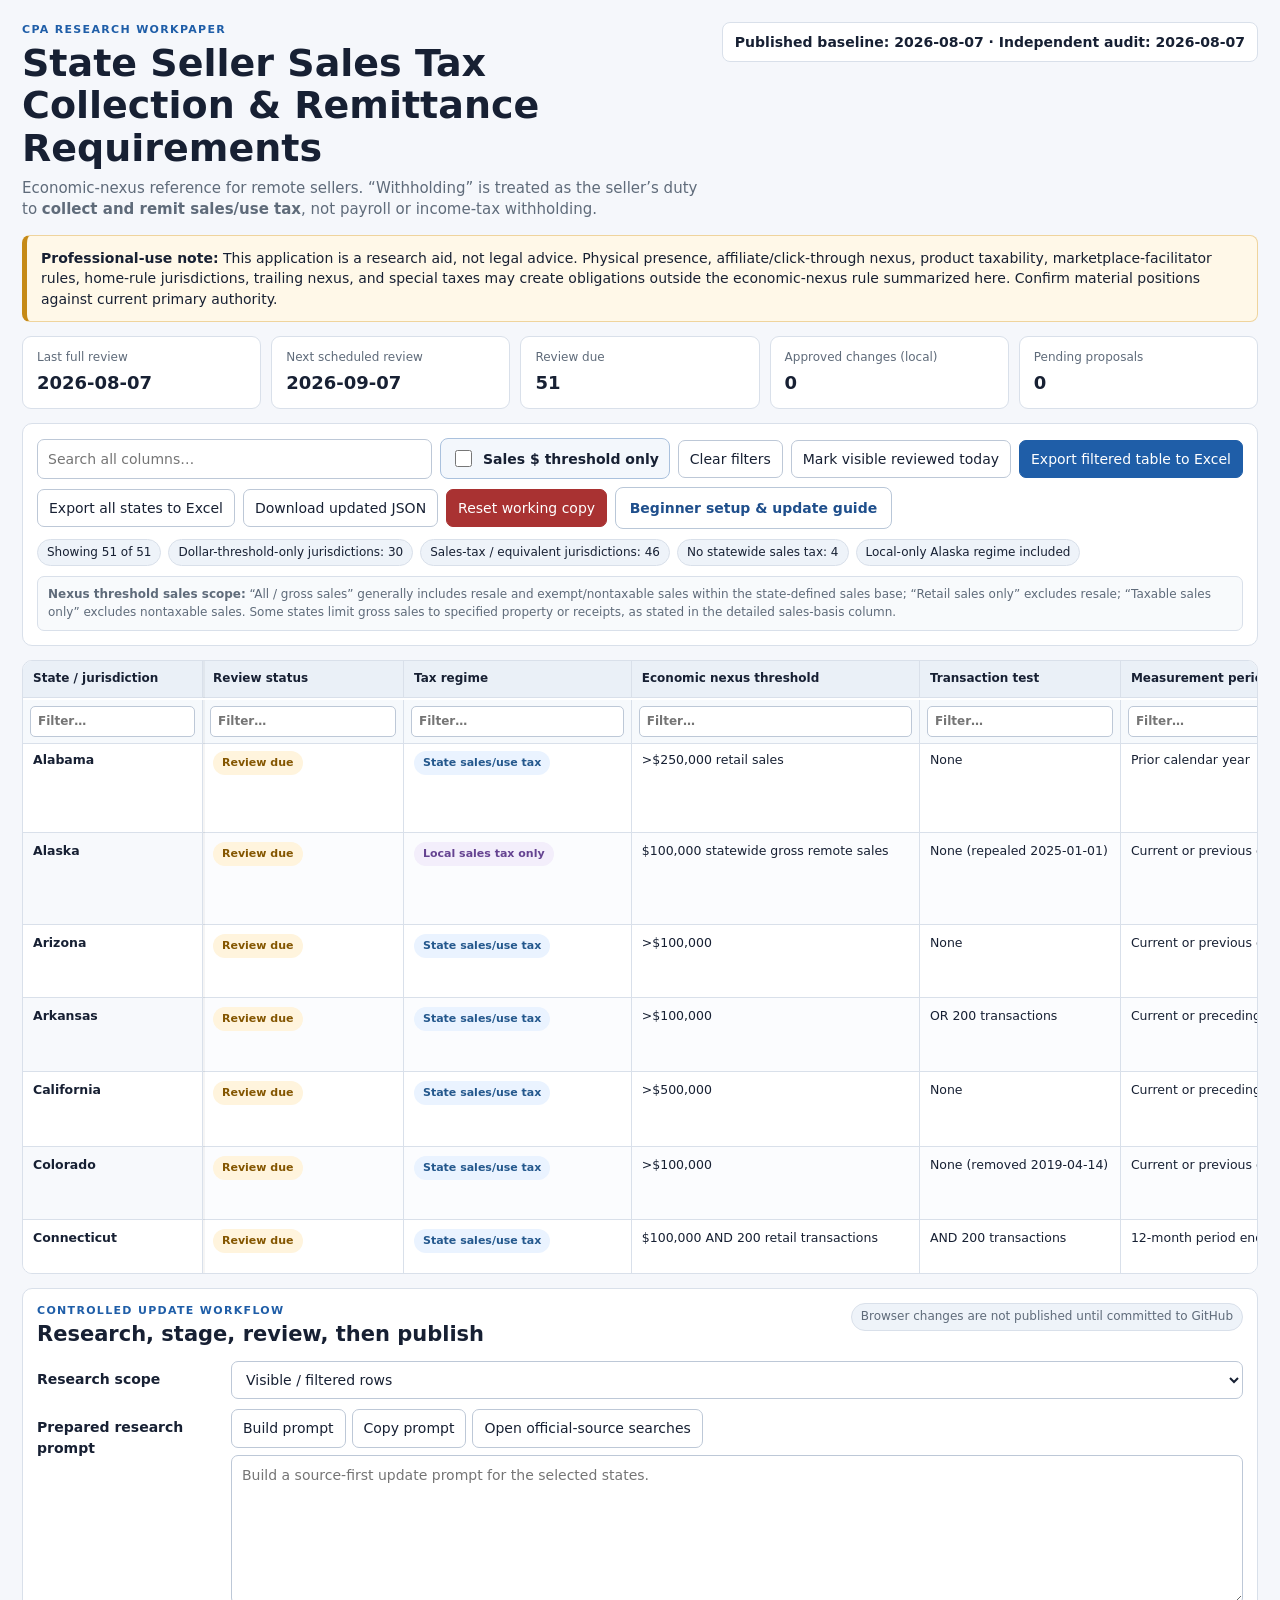
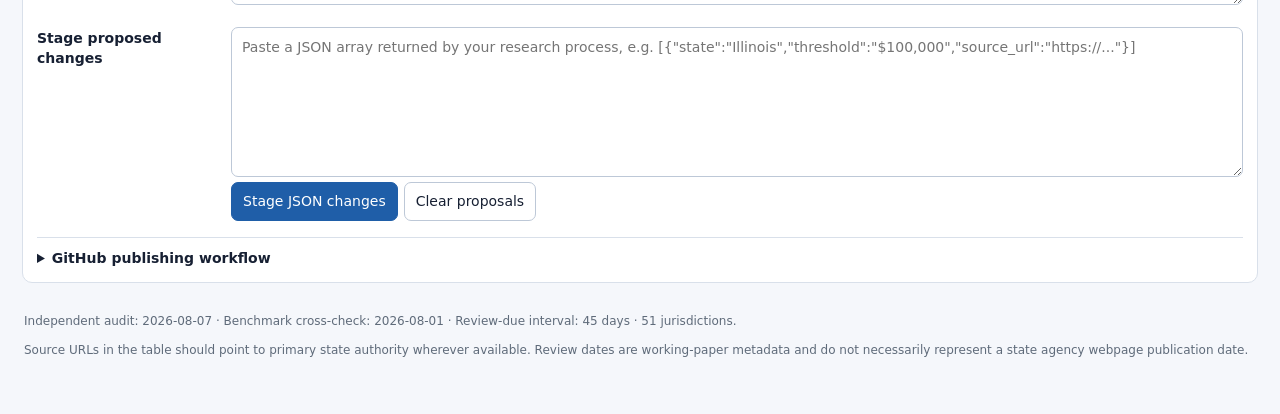
==== index.html @ 63527fa1 "Original" ====
<!DOCTYPE html>
<html lang="en">
<head>
  <meta charset="UTF-8">
  <meta name="viewport" content="width=device-width, initial-scale=1.0">
  <meta name="description" content="CPA research app for state remote-seller sales tax economic nexus collection and remittance requirements.">
  <title>State Sales Tax Nexus Requirements</title>
  <link rel="stylesheet" href="./assets/styles.css">
</head>
<body>
<main class="wrap">
  <header class="page-header">
    <div>
      <div class="eyebrow">CPA RESEARCH WORKPAPER</div>
      <h1>State Seller Sales Tax Collection &amp; Remittance Requirements</h1>
      <p class="subtitle">Economic-nexus reference for remote sellers. “Withholding” is treated as the seller’s duty to <strong>collect and remit sales/use tax</strong>, not payroll or income-tax withholding.</p>
    </div>
    <div id="datasetStamp" class="stamp">Loading dataset…</div>
  </header>

  <section class="notice"><strong>Professional-use note:</strong> This application is a research aid, not legal advice. Physical presence, affiliate/click-through nexus, product taxability, marketplace-facilitator rules, home-rule jurisdictions, trailing nexus, and special taxes may create obligations outside the economic-nexus rule summarized here. Confirm material positions against current primary authority.</section>

  <section class="status-grid" aria-label="Dataset review status">
    <article><span>Last full review</span><strong id="lastFullReview">—</strong></article>
    <article><span>Next scheduled review</span><strong id="nextReview">—</strong></article>
    <article><span>Review due</span><strong id="reviewDueCount">—</strong></article>
    <article><span>Approved changes (local)</span><strong id="approvedChangeCount">0</strong></article>
    <article><span>Pending proposals</span><strong id="proposalCount">0</strong></article>
  </section>

  <section class="toolbar panel">
    <div class="toolbar-row">
      <input id="globalSearch" class="grow" type="search" placeholder="Search all columns…" aria-label="Search all columns">
      <label class="toggle-control" title="Show only jurisdictions whose economic-nexus test has a dollar-sales threshold and no transaction-count prong.">
        <input id="dollarThresholdOnly" type="checkbox">
        <span>Sales $ threshold only</span>
      </label>
      <button id="clearFilters">Clear filters</button>
      <button id="markReviewed">Mark visible reviewed today</button>
      <button id="exportExcel" class="primary">Export filtered table to Excel</button>
      <button id="exportAllExcel">Export all states to Excel</button>
      <button id="downloadDataset">Download updated JSON</button>
      <button id="resetWorkingCopy" class="danger">Reset working copy</button>
      <a class="button-link" href="./guide.html">Beginner setup &amp; update guide</a>
    </div>
    <div id="stats" class="stats"></div>
    <div class="scope-legend" role="note">
      <strong>Nexus threshold sales scope:</strong> “All / gross sales” generally includes resale and exempt/nontaxable sales within the state-defined sales base; “Retail sales only” excludes resale; “Taxable sales only” excludes nontaxable sales. Some states limit gross sales to specified property or receipts, as stated in the detailed sales-basis column.
    </div>
  </section>

  <section class="table-card">
    <div class="table-wrap">
      <table id="nexusTable">
        <thead>
          <tr id="headerRow"></tr>
          <tr id="filterRow" class="filter-row"></tr>
        </thead>
        <tbody id="tbody"></tbody>
      </table>
    </div>
  </section>

  <section class="panel update-panel">
    <div class="section-heading">
      <div>
        <div class="eyebrow">CONTROLLED UPDATE WORKFLOW</div>
        <h2>Research, stage, review, then publish</h2>
      </div>
      <span class="badge neutral">Browser changes are not published until committed to GitHub</span>
    </div>

    <div class="update-grid">
      <label for="updateScope">Research scope</label>
      <select id="updateScope">
        <option value="visible">Visible / filtered rows</option>
        <option value="all">All jurisdictions</option>
      </select>

      <label for="updatePrompt">Prepared research prompt</label>
      <div>
        <div class="toolbar-row compact">
          <button id="buildPrompt">Build prompt</button>
          <button id="copyPrompt">Copy prompt</button>
          <button id="openSearch">Open official-source searches</button>
        </div>
        <textarea id="updatePrompt" placeholder="Build a source-first update prompt for the selected states."></textarea>
      </div>

      <label for="jsonPatch">Stage proposed changes</label>
      <div>
        <textarea id="jsonPatch" placeholder='Paste a JSON array returned by your research process, e.g. [{"state":"Illinois","threshold":"$100,000","source_url":"https://..."}]'></textarea>
        <div class="toolbar-row compact">
          <button id="stagePatch" class="primary">Stage JSON changes</button>
          <button id="clearProposals">Clear proposals</button>
          <span id="patchStatus" class="small"></span>
        </div>
      </div>
    </div>

    <div id="proposalArea" class="proposal-area hidden">
      <div class="section-heading subheading">
        <h3>Proposed changes requiring review</h3>
        <div class="toolbar-row compact">
          <button id="approveAll" class="primary">Approve all proposals</button>
          <button id="downloadHistory">Download update history</button>
        </div>
      </div>
      <div class="proposal-list" id="proposalList"></div>
    </div>

    <details>
      <summary>GitHub publishing workflow</summary>
      <ol class="publish-steps">
        <li>Research and stage changes here.</li>
        <li>Review each diff and its official source.</li>
        <li>Approve accepted changes, then download <code>state-nexus.json</code> and <code>update-history.json</code>.</li>
        <li>Replace the corresponding files in the repository and commit through a pull request or direct reviewed commit.</li>
        <li>GitHub Pages deploys the committed version. Local browser edits alone never modify the repository.</li>
      </ol>
    </details>
  </section>

  <footer>
    <p id="footerMeta"></p>
    <p>Source URLs in the table should point to primary state authority wherever available. Review dates are working-paper metadata and do not necessarily represent a state agency webpage publication date.</p>
  </footer>
</main>

<dialog id="editDialog">
  <form method="dialog" class="modal" id="editForm">
    <h2>Edit working-copy record</h2>
    <div class="form-grid" id="editFields"></div>
    <div class="modal-actions"><button value="cancel">Cancel</button><button id="saveEdit" value="default" class="primary">Save to working copy</button></div>
  </form>
</dialog>

<script src="./assets/app.js" defer></script>
</body>
</html>
---- assets/styles.css ----
:root{
  color-scheme:light;
  --bg:#f5f7fb;
  --panel:#ffffff;
  --ink:#172033;
  --muted:#5f6b7a;
  --line:#d9e0ea;
  --line-strong:#bdc8d7;
  --accent:#1f5ea8;
  --accent-dark:#18497f;
  --danger:#a93232;
  --soft:#eef3f9;
  --success-bg:#eaf6ee;
  --success:#23663a;
  --warn-bg:#fff4dd;
  --warn:#845600;
  --proposal-bg:#eee9ff;
  --proposal:#5236a3;
  font-family:Inter, ui-sans-serif, system-ui, -apple-system, BlinkMacSystemFont, "Segoe UI", sans-serif;
}
*{box-sizing:border-box}
body{margin:0;background:var(--bg);color:var(--ink);font-size:14px;line-height:1.45}
button,input,select,textarea{font:inherit}
button{border:1px solid var(--line-strong);background:#fff;color:var(--ink);border-radius:7px;padding:8px 11px;cursor:pointer;white-space:nowrap}
button:hover{background:var(--soft);border-color:#9dacbf}
button:focus-visible,input:focus-visible,select:focus-visible,textarea:focus-visible,summary:focus-visible{outline:3px solid rgba(31,94,168,.22);outline-offset:2px}
button.primary{background:var(--accent);border-color:var(--accent);color:#fff}
button.primary:hover{background:var(--accent-dark)}
button.danger{color:#fff;background:var(--danger);border-color:var(--danger)}
.wrap{max-width:1900px;margin:0 auto;padding:22px}
.page-header{display:flex;gap:24px;justify-content:space-between;align-items:flex-start;margin-bottom:14px}
h1{font-size:clamp(24px,3vw,38px);line-height:1.12;margin:4px 0 8px}
h2,h3,h4{margin:0}
.subtitle{margin:0;max-width:1050px;color:var(--muted);font-size:15px}
.eyebrow{font-size:11px;font-weight:800;letter-spacing:.12em;color:var(--accent)}
.stamp{padding:9px 12px;border:1px solid var(--line);background:var(--panel);border-radius:8px;font-weight:700;white-space:nowrap}
.notice{background:#fff8e8;border:1px solid #efd49d;border-left:5px solid #c68a16;padding:12px 14px;border-radius:8px;margin:14px 0}
.status-grid{display:grid;grid-template-columns:repeat(5,minmax(150px,1fr));gap:10px;margin:14px 0}
.status-grid article{background:var(--panel);border:1px solid var(--line);border-radius:9px;padding:12px 14px}
.status-grid span{display:block;color:var(--muted);font-size:12px;margin-bottom:4px}
.status-grid strong{font-size:18px}
.panel{background:var(--panel);border:1px solid var(--line);border-radius:10px;padding:14px;margin:14px 0}
.toolbar-row{display:flex;align-items:center;gap:8px;flex-wrap:wrap}
.toolbar-row.compact{gap:6px}
.grow{flex:1 1 330px;min-width:220px}
input[type="search"],input[type="text"],input:not([type]),select,textarea,.form-grid input{border:1px solid var(--line-strong);border-radius:7px;padding:9px 10px;background:#fff;color:var(--ink)}
.toggle-control{display:inline-flex;align-items:center;gap:8px;border:1px solid #aac1dd;background:#f3f7fc;border-radius:8px;padding:8px 10px;font-weight:700;cursor:pointer;user-select:none}
.toggle-control input{width:17px;height:17px;accent-color:var(--accent)}
.stats{display:flex;gap:7px;flex-wrap:wrap;margin-top:10px}
.chip,.badge{display:inline-flex;align-items:center;border-radius:999px;border:1px solid var(--line);background:var(--soft);padding:4px 9px;font-size:12px}
.badge.neutral{color:var(--muted)}
.scope-legend{margin-top:10px;color:var(--muted);font-size:12px;padding:9px 10px;background:#f8fafc;border:1px solid var(--line);border-radius:7px}
.table-card{background:var(--panel);border:1px solid var(--line);border-radius:10px;overflow:hidden}
.table-wrap{overflow:auto;max-height:68vh}
table{border-collapse:separate;border-spacing:0;width:max-content;min-width:100%;font-size:12.5px}
th,td{border-right:1px solid var(--line);border-bottom:1px solid var(--line);padding:9px 10px;vertical-align:top;min-width:150px;max-width:340px;white-space:normal;overflow-wrap:anywhere;background:#fff}
th{font-size:12px;text-align:left;background:#eaf0f7;font-weight:800;position:sticky;top:0;z-index:6}
#filterRow th{top:38px;background:#f6f9fc;z-index:5;padding:6px 7px}
#filterRow input{width:100%;min-width:125px;border:1px solid var(--line-strong);border-radius:5px;padding:6px 7px;font-size:12px}
.state-cell{position:sticky;left:0;z-index:4;min-width:145px;max-width:180px;font-weight:800;box-shadow:2px 0 0 rgba(0,0,0,.04)}
thead .state-cell{z-index:8;background:#eaf0f7}
#filterRow .state-cell{z-index:7;background:#f6f9fc}
tbody tr:nth-child(even) td{background:#fbfcfe}
tbody tr:nth-child(even) .state-cell{background:#f7f9fc}
tbody tr:hover td{background:#fffdf2}
tbody tr:hover .state-cell{background:#fff9dc}
.status{display:inline-flex;border-radius:999px;padding:3px 8px;font-size:11px;font-weight:750;border:1px solid transparent}
.status.sales{background:#eaf3ff;color:#24588d}.status.local{background:#f3eefb;color:#654391}.status.none{background:#f1f1f1;color:#555}
.status.review-current{background:var(--success-bg);color:var(--success)}.status.review-due{background:var(--warn-bg);color:var(--warn)}.status.review-proposed{background:var(--proposal-bg);color:var(--proposal)}
.source a{font-weight:700;color:var(--accent);text-decoration:none}.source a:hover{text-decoration:underline}.small{font-size:11px;color:var(--muted);margin-top:4px}
.section-heading{display:flex;align-items:flex-start;justify-content:space-between;gap:12px;margin-bottom:12px}.subheading{align-items:center}
.update-grid{display:grid;grid-template-columns:180px minmax(0,1fr);gap:10px 14px;align-items:start}.update-grid>label{font-weight:800;padding-top:8px}.update-grid textarea{width:100%;min-height:150px;resize:vertical;margin-top:7px}
.hidden{display:none!important}.proposal-area{margin-top:16px}.proposal-list{display:grid;gap:12px}.proposal{border:1px solid var(--line);border-radius:8px;padding:12px;background:#fff}.proposal-head{display:flex;justify-content:space-between;gap:12px;align-items:center;margin-bottom:8px}.diff-table{width:100%;font-size:12px}.diff-table th,.diff-table td{position:static;min-width:0;max-width:none}.diff-table .old{background:#fff4f4}.diff-table .new{background:#f1fbf4}
details{margin-top:16px;border-top:1px solid var(--line);padding-top:10px}summary{cursor:pointer;font-weight:800}.publish-steps{margin-bottom:0}
footer{color:var(--muted);font-size:12px;padding:4px 2px 20px}
dialog{border:0;border-radius:11px;padding:0;box-shadow:0 18px 60px rgba(0,0,0,.25);max-width:min(900px,92vw)}dialog::backdrop{background:rgba(23,32,51,.45)}.modal{padding:20px;min-width:min(760px,88vw)}.form-grid{display:grid;grid-template-columns:190px minmax(0,1fr);gap:9px 12px;margin:14px 0}.form-grid label{font-weight:800;padding-top:8px}.form-grid textarea{width:100%;border:1px solid var(--line-strong);border-radius:7px;padding:9px 10px}.modal-actions{display:flex;justify-content:flex-end;gap:8px}
@media (max-width:1000px){.status-grid{grid-template-columns:repeat(2,minmax(0,1fr))}.page-header{flex-direction:column}.stamp{white-space:normal}.update-grid{grid-template-columns:1fr}.update-grid>label{padding-top:0}.table-wrap{max-height:62vh}}
@media (max-width:620px){.wrap{padding:12px}.status-grid{grid-template-columns:1fr}.toolbar-row>*{width:100%}.toggle-control{justify-content:center}.form-grid{grid-template-columns:1fr}.modal{min-width:88vw}.section-heading{flex-direction:column}}

.button-link{display:inline-flex;align-items:center;justify-content:center;padding:.6rem .85rem;border:1px solid #b9c7d8;border-radius:8px;background:#fff;color:#1f4f8c;text-decoration:none;font-weight:700;white-space:nowrap}.button-link:hover{background:#f4f8ff}.button-link:focus-visible{outline:3px solid #8bb6ff;outline-offset:2px}
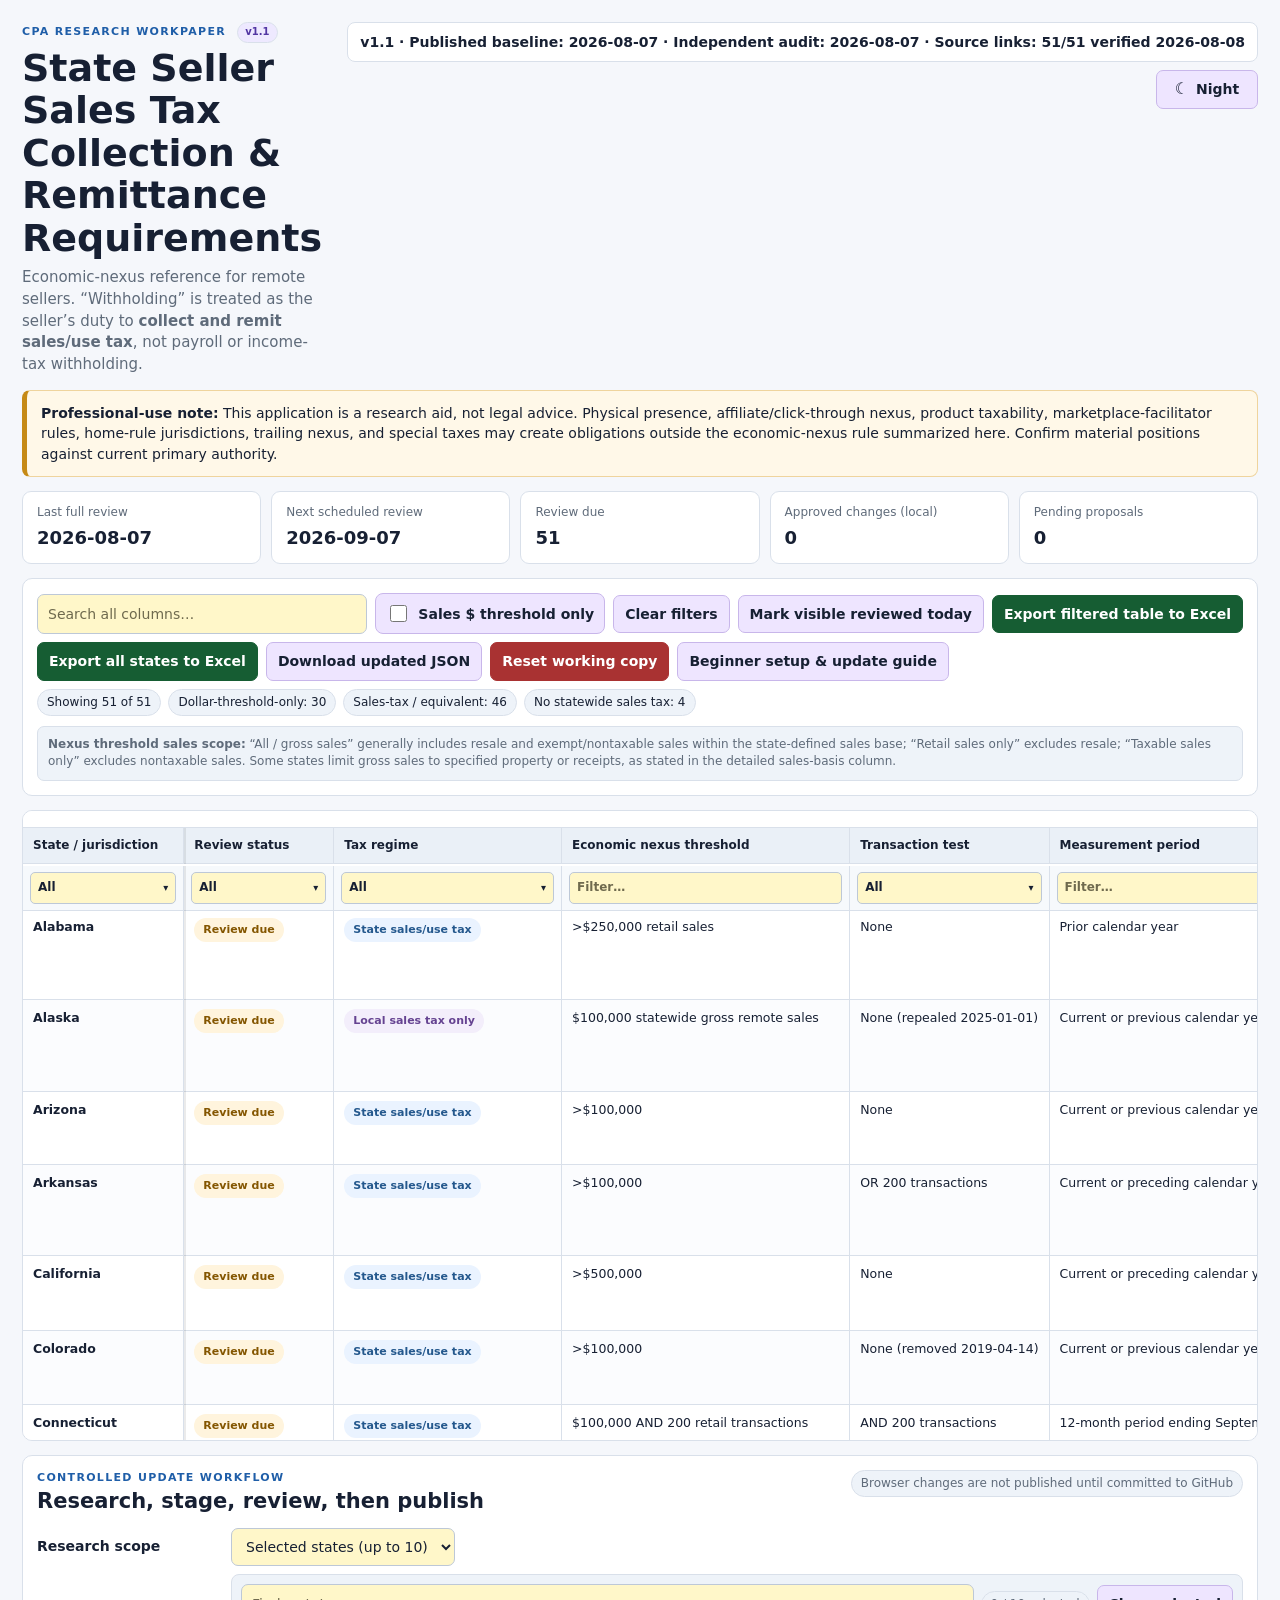
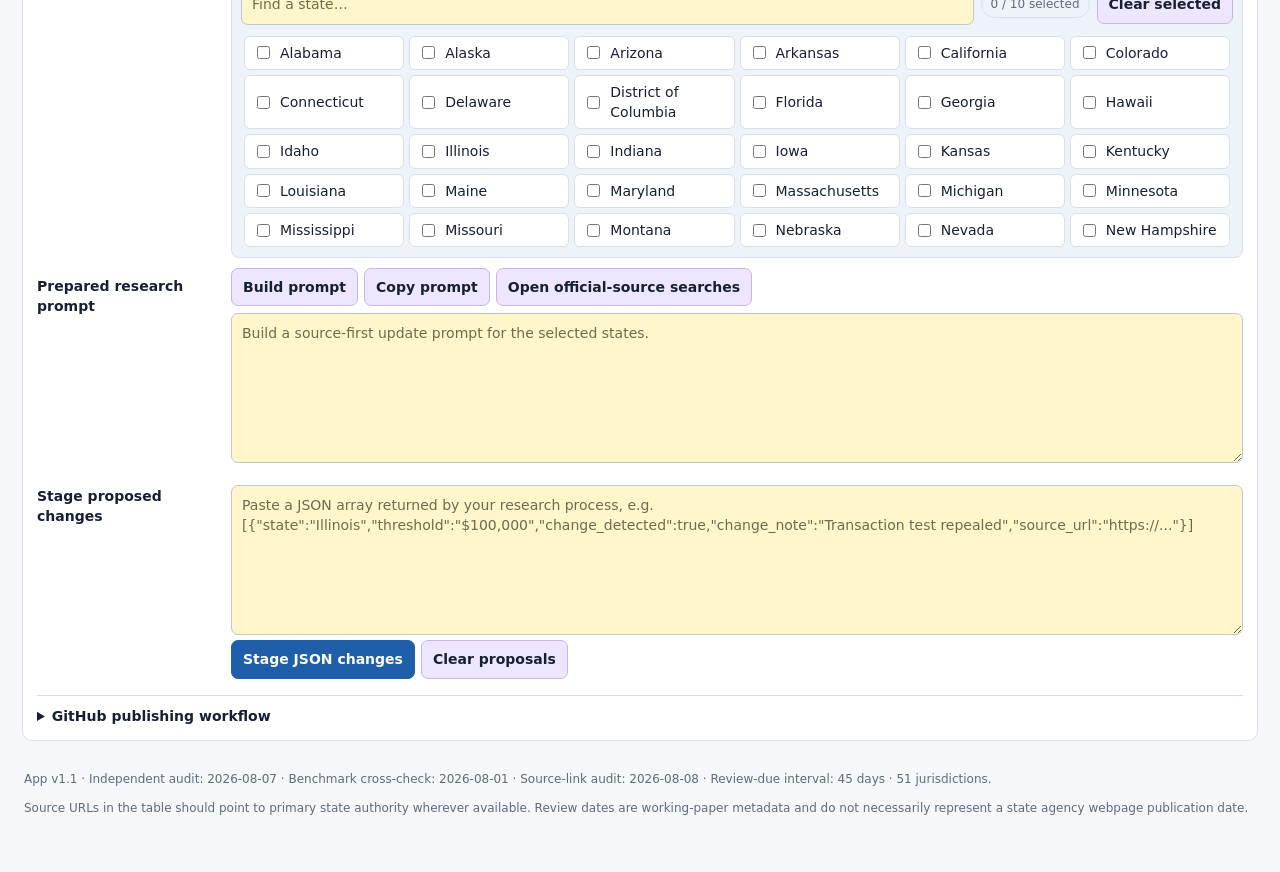
==== commit 30879439: "update to 1.1 from 1.0" ====
--- a/index.html
+++ b/index.html
@@ -1,21 +1,39 @@
 <!DOCTYPE html>
-<html lang="en">
+<html lang="en" data-theme="day">
 <head>
   <meta charset="UTF-8">
   <meta name="viewport" content="width=device-width, initial-scale=1.0">
   <meta name="description" content="CPA research app for state remote-seller sales tax economic nexus collection and remittance requirements.">
+  <meta name="theme-color" id="themeColor" content="#f5f7fb">
   <title>State Sales Tax Nexus Requirements</title>
+  <link rel="icon" href="./assets/favicon.svg" type="image/svg+xml">
+  <script>
+    (() => {
+      try {
+        const saved = localStorage.getItem('salesTaxNexusThemeV1');
+        document.documentElement.dataset.theme = saved === 'night' ? 'night' : 'day';
+      } catch {}
+    })();
+  </script>
   <link rel="stylesheet" href="./assets/styles.css">
 </head>
 <body>
 <main class="wrap">
   <header class="page-header">
     <div>
-      <div class="eyebrow">CPA RESEARCH WORKPAPER</div>
+      <div class="eyebrow">CPA RESEARCH WORKPAPER <span class="version-badge">v1.1</span></div>
       <h1>State Seller Sales Tax Collection &amp; Remittance Requirements</h1>
       <p class="subtitle">Economic-nexus reference for remote sellers. “Withholding” is treated as the seller’s duty to <strong>collect and remit sales/use tax</strong>, not payroll or income-tax withholding.</p>
     </div>
-    <div id="datasetStamp" class="stamp">Loading dataset…</div>
+    <div class="header-tools">
+      <div class="stamp-line">
+        <div id="datasetStamp" class="stamp">Loading dataset…</div>
+        <div id="changeAlert" class="change-alert hidden" role="status" aria-live="polite" title="Material change alert">🚨 <span>Change detected</span></div>
+      </div>
+      <button id="themeToggle" class="theme-toggle" type="button" aria-pressed="false" title="Switch between day and night themes">
+        <span class="theme-icon" aria-hidden="true">☾</span><span class="theme-label">Night</span>
+      </button>
+    </div>
   </header>
 
   <section class="notice"><strong>Professional-use note:</strong> This application is a research aid, not legal advice. Physical presence, affiliate/click-through nexus, product taxability, marketplace-facilitator rules, home-rule jurisdictions, trailing nexus, and special taxes may create obligations outside the economic-nexus rule summarized here. Confirm material positions against current primary authority.</section>
@@ -37,20 +55,21 @@
       </label>
       <button id="clearFilters">Clear filters</button>
       <button id="markReviewed">Mark visible reviewed today</button>
-      <button id="exportExcel" class="primary">Export filtered table to Excel</button>
-      <button id="exportAllExcel">Export all states to Excel</button>
+      <button id="exportExcel" class="excel">Export filtered table to Excel</button>
+      <button id="exportAllExcel" class="excel">Export all states to Excel</button>
       <button id="downloadDataset">Download updated JSON</button>
       <button id="resetWorkingCopy" class="danger">Reset working copy</button>
       <a class="button-link" href="./guide.html">Beginner setup &amp; update guide</a>
+      <div id="stats" class="stats inline-stats" aria-live="polite"></div>
     </div>
-    <div id="stats" class="stats"></div>
     <div class="scope-legend" role="note">
       <strong>Nexus threshold sales scope:</strong> “All / gross sales” generally includes resale and exempt/nontaxable sales within the state-defined sales base; “Retail sales only” excludes resale; “Taxable sales only” excludes nontaxable sales. Some states limit gross sales to specified property or receipts, as stated in the detailed sales-basis column.
     </div>
   </section>
 
-  <section class="table-card">
-    <div class="table-wrap">
+  <section class="table-card" aria-label="State nexus requirements table">
+    <div id="tableScrollTop" class="table-scroll-top" aria-label="Horizontal scroll for the state table" tabindex="0"><div id="tableScrollTopSpacer"></div></div>
+    <div class="table-wrap" id="tableWrap">
       <table id="nexusTable">
         <thead>
           <tr id="headerRow"></tr>
@@ -72,10 +91,21 @@
 
     <div class="update-grid">
       <label for="updateScope">Research scope</label>
-      <select id="updateScope">
-        <option value="visible">Visible / filtered rows</option>
-        <option value="all">All jurisdictions</option>
-      </select>
+      <div>
+        <select id="updateScope">
+          <option value="selected">Selected states (up to 10)</option>
+          <option value="visible">Visible / filtered rows</option>
+          <option value="all">All jurisdictions</option>
+        </select>
+        <div id="statePicker" class="state-picker">
+          <div class="state-picker-head">
+            <input id="statePickerSearch" type="search" placeholder="Find a state…" aria-label="Find a state for research selection">
+            <span id="stateSelectionCount" class="badge neutral">0 / 10 selected</span>
+            <button id="clearStateSelection" type="button">Clear selected</button>
+          </div>
+          <div id="stateSelectionList" class="state-selection-list" aria-label="Select up to 10 states"></div>
+        </div>
+      </div>
 
       <label for="updatePrompt">Prepared research prompt</label>
       <div>
@@ -89,7 +119,7 @@
 
       <label for="jsonPatch">Stage proposed changes</label>
       <div>
-        <textarea id="jsonPatch" placeholder='Paste a JSON array returned by your research process, e.g. [{"state":"Illinois","threshold":"$100,000","source_url":"https://..."}]'></textarea>
+        <textarea id="jsonPatch" placeholder='Paste a JSON array returned by your research process, e.g. [{"state":"Illinois","threshold":"$100,000","change_detected":true,"change_note":"Transaction test repealed","source_url":"https://..."}]'></textarea>
         <div class="toolbar-row compact">
           <button id="stagePatch" class="primary">Stage JSON changes</button>
           <button id="clearProposals">Clear proposals</button>
@@ -113,7 +143,7 @@
       <summary>GitHub publishing workflow</summary>
       <ol class="publish-steps">
         <li>Research and stage changes here.</li>
-        <li>Review each diff and its official source.</li>
+        <li>Review each diff and its official source. A flashing siren/red star means a material requirement change has been detected or staged and still needs attention.</li>
         <li>Approve accepted changes, then download <code>state-nexus.json</code> and <code>update-history.json</code>.</li>
         <li>Replace the corresponding files in the repository and commit through a pull request or direct reviewed commit.</li>
         <li>GitHub Pages deploys the committed version. Local browser edits alone never modify the repository.</li>
--- a/assets/styles.css
+++ b/assets/styles.css
@@ -9,6 +9,7 @@
   --accent:#1f5ea8;
   --accent-dark:#18497f;
   --danger:#a93232;
+  --danger-bright:#d01919;
   --soft:#eef3f9;
   --success-bg:#eaf6ee;
   --success:#23663a;
@@ -16,25 +17,84 @@
   --warn:#845600;
   --proposal-bg:#eee9ff;
   --proposal:#5236a3;
+  --button-bg:#eee5ff;
+  --button-hover:#e2d4ff;
+  --button-border:#c8b6ea;
+  --input-bg:#fff7c9;
+  --input-text:#172033;
+  --table-head:#eaf0f7;
+  --table-filter:#f6f9fc;
+  --row-alt:#fbfcfe;
+  --row-hover:#fffdf2;
+  --state-hover:#fff9dc;
+  --excel:#165d33;
+  --excel-hover:#104924;
+  --scroll-track:#e5e9f0;
+  --scroll-thumb:#8d9aab;
   font-family:Inter, ui-sans-serif, system-ui, -apple-system, BlinkMacSystemFont, "Segoe UI", sans-serif;
 }
+html[data-theme="night"]{
+  color-scheme:dark;
+  --bg:#111827;
+  --panel:#182235;
+  --ink:#eef2f7;
+  --muted:#bac5d3;
+  --line:#33435b;
+  --line-strong:#52657f;
+  --accent:#76b4ff;
+  --accent-dark:#9bc8ff;
+  --danger:#b93434;
+  --danger-bright:#ff4747;
+  --soft:#243147;
+  --success-bg:#173b29;
+  --success:#8ee1aa;
+  --warn-bg:#473818;
+  --warn:#ffd77a;
+  --proposal-bg:#30275a;
+  --proposal:#c5b8ff;
+  --button-bg:#3a3150;
+  --button-hover:#493c66;
+  --button-border:#67558a;
+  --input-bg:#fff7c9;
+  --input-text:#172033;
+  --table-head:#26364d;
+  --table-filter:#1f2c40;
+  --row-alt:#1b273a;
+  --row-hover:#302d24;
+  --state-hover:#3a341f;
+  --excel:#1d6d3e;
+  --excel-hover:#278a51;
+  --scroll-track:#202c3f;
+  --scroll-thumb:#71839b;
+}
 *{box-sizing:border-box}
-body{margin:0;background:var(--bg);color:var(--ink);font-size:14px;line-height:1.45}
+html{background:var(--bg)}
+body{margin:0;background:var(--bg);color:var(--ink);font-size:14px;line-height:1.45;transition:background .2s ease,color .2s ease}
 button,input,select,textarea{font:inherit}
-button{border:1px solid var(--line-strong);background:#fff;color:var(--ink);border-radius:7px;padding:8px 11px;cursor:pointer;white-space:nowrap}
-button:hover{background:var(--soft);border-color:#9dacbf}
-button:focus-visible,input:focus-visible,select:focus-visible,textarea:focus-visible,summary:focus-visible{outline:3px solid rgba(31,94,168,.22);outline-offset:2px}
+button,.button-link{border:1px solid var(--button-border);background:var(--button-bg);color:var(--ink);border-radius:7px;padding:8px 11px;cursor:pointer;white-space:nowrap;font-weight:650;transition:background .16s ease,border-color .16s ease,transform .05s ease}
+button:hover,.button-link:hover{background:var(--button-hover);border-color:var(--button-border)}
+button:active,.button-link:active{transform:translateY(1px)}
+button:focus-visible,input:focus-visible,select:focus-visible,textarea:focus-visible,summary:focus-visible,.button-link:focus-visible,.multi-filter summary:focus-visible{outline:3px solid rgba(66,133,220,.3);outline-offset:2px}
 button.primary{background:var(--accent);border-color:var(--accent);color:#fff}
 button.primary:hover{background:var(--accent-dark)}
+button.excel{background:var(--excel);border-color:var(--excel);color:#fff}
+button.excel:hover{background:var(--excel-hover);border-color:var(--excel-hover)}
 button.danger{color:#fff;background:var(--danger);border-color:var(--danger)}
 .wrap{max-width:1900px;margin:0 auto;padding:22px}
 .page-header{display:flex;gap:24px;justify-content:space-between;align-items:flex-start;margin-bottom:14px}
+.header-tools{display:flex;flex-direction:column;align-items:flex-end;gap:8px;min-width:max-content}
+.stamp-line{display:flex;gap:8px;align-items:center;flex-wrap:wrap;justify-content:flex-end}
 h1{font-size:clamp(24px,3vw,38px);line-height:1.12;margin:4px 0 8px}
 h2,h3,h4{margin:0}
 .subtitle{margin:0;max-width:1050px;color:var(--muted);font-size:15px}
 .eyebrow{font-size:11px;font-weight:800;letter-spacing:.12em;color:var(--accent)}
+.version-badge{display:inline-flex;align-items:center;margin-left:6px;padding:2px 7px;border-radius:999px;background:var(--proposal-bg);color:var(--proposal);letter-spacing:0;font-size:10px;border:1px solid var(--line)}
 .stamp{padding:9px 12px;border:1px solid var(--line);background:var(--panel);border-radius:8px;font-weight:700;white-space:nowrap}
-.notice{background:#fff8e8;border:1px solid #efd49d;border-left:5px solid #c68a16;padding:12px 14px;border-radius:8px;margin:14px 0}
+.theme-toggle{display:inline-flex;align-items:center;gap:7px;min-width:102px;justify-content:center}
+.theme-icon{font-size:16px;line-height:1}
+.change-alert{display:inline-flex;align-items:center;gap:5px;background:#ffeded;border:1px solid #e65d5d;color:#8d1111;font-weight:900;border-radius:999px;padding:7px 10px;box-shadow:0 0 0 0 rgba(215,25,25,.45);animation:sirenPulse 1.15s infinite}
+@keyframes sirenPulse{0%,100%{box-shadow:0 0 0 0 rgba(215,25,25,.42);transform:scale(1)}50%{box-shadow:0 0 0 7px rgba(215,25,25,0);transform:scale(1.025)}}
+.notice{background:#fff8e8;color:#172033;border:1px solid #efd49d;border-left:5px solid #c68a16;padding:12px 14px;border-radius:8px;margin:14px 0}
 .status-grid{display:grid;grid-template-columns:repeat(5,minmax(150px,1fr));gap:10px;margin:14px 0}
 .status-grid article{background:var(--panel);border:1px solid var(--line);border-radius:9px;padding:12px 14px}
 .status-grid span{display:block;color:var(--muted);font-size:12px;margin-bottom:4px}
@@ -43,38 +103,70 @@
 .toolbar-row{display:flex;align-items:center;gap:8px;flex-wrap:wrap}
 .toolbar-row.compact{gap:6px}
 .grow{flex:1 1 330px;min-width:220px}
-input[type="search"],input[type="text"],input:not([type]),select,textarea,.form-grid input{border:1px solid var(--line-strong);border-radius:7px;padding:9px 10px;background:#fff;color:var(--ink)}
-.toggle-control{display:inline-flex;align-items:center;gap:8px;border:1px solid #aac1dd;background:#f3f7fc;border-radius:8px;padding:8px 10px;font-weight:700;cursor:pointer;user-select:none}
+input[type="search"],input[type="text"],input:not([type]),select,textarea,.form-grid input,.form-grid textarea{border:1px solid var(--line-strong);border-radius:7px;padding:9px 10px;background:var(--input-bg);color:var(--input-text)}
+input::placeholder,textarea::placeholder{color:#6f6a4e;opacity:1}
+.toggle-control{display:inline-flex;align-items:center;gap:8px;border:1px solid var(--button-border);background:var(--button-bg);border-radius:8px;padding:8px 10px;font-weight:700;cursor:pointer;user-select:none}
+.toggle-control:hover{background:var(--button-hover)}
 .toggle-control input{width:17px;height:17px;accent-color:var(--accent)}
-.stats{display:flex;gap:7px;flex-wrap:wrap;margin-top:10px}
+.stats{display:flex;gap:7px;flex-wrap:wrap}
+.inline-stats{display:inline-flex;margin:0;align-items:center}
 .chip,.badge{display:inline-flex;align-items:center;border-radius:999px;border:1px solid var(--line);background:var(--soft);padding:4px 9px;font-size:12px}
+.chip.alert-chip{background:#ffeded;color:#8d1111;border-color:#e65d5d;font-weight:800}
 .badge.neutral{color:var(--muted)}
-.scope-legend{margin-top:10px;color:var(--muted);font-size:12px;padding:9px 10px;background:#f8fafc;border:1px solid var(--line);border-radius:7px}
+.scope-legend{margin-top:10px;color:var(--muted);font-size:12px;padding:9px 10px;background:var(--soft);border:1px solid var(--line);border-radius:7px}
 .table-card{background:var(--panel);border:1px solid var(--line);border-radius:10px;overflow:hidden}
-.table-wrap{overflow:auto;max-height:68vh}
+.table-scroll-top{height:17px;overflow-x:auto;overflow-y:hidden;background:var(--panel);border-bottom:1px solid var(--line);scrollbar-color:var(--scroll-thumb) var(--scroll-track)}
+.table-scroll-top>div{height:1px}
+.table-wrap{overflow:auto;max-height:68vh;scrollbar-color:var(--scroll-thumb) var(--scroll-track)}
+.table-scroll-top::-webkit-scrollbar,.table-wrap::-webkit-scrollbar{height:13px;width:13px}
+.table-scroll-top::-webkit-scrollbar-track,.table-wrap::-webkit-scrollbar-track{background:var(--scroll-track)}
+.table-scroll-top::-webkit-scrollbar-thumb,.table-wrap::-webkit-scrollbar-thumb{background:var(--scroll-thumb);border-radius:8px;border:2px solid var(--scroll-track)}
 table{border-collapse:separate;border-spacing:0;width:max-content;min-width:100%;font-size:12.5px}
-th,td{border-right:1px solid var(--line);border-bottom:1px solid var(--line);padding:9px 10px;vertical-align:top;min-width:150px;max-width:340px;white-space:normal;overflow-wrap:anywhere;background:#fff}
-th{font-size:12px;text-align:left;background:#eaf0f7;font-weight:800;position:sticky;top:0;z-index:6}
-#filterRow th{top:38px;background:#f6f9fc;z-index:5;padding:6px 7px}
-#filterRow input{width:100%;min-width:125px;border:1px solid var(--line-strong);border-radius:5px;padding:6px 7px;font-size:12px}
-.state-cell{position:sticky;left:0;z-index:4;min-width:145px;max-width:180px;font-weight:800;box-shadow:2px 0 0 rgba(0,0,0,.04)}
-thead .state-cell{z-index:8;background:#eaf0f7}
-#filterRow .state-cell{z-index:7;background:#f6f9fc}
-tbody tr:nth-child(even) td{background:#fbfcfe}
-tbody tr:nth-child(even) .state-cell{background:#f7f9fc}
-tbody tr:hover td{background:#fffdf2}
-tbody tr:hover .state-cell{background:#fff9dc}
+th,td{border-right:1px solid var(--line);border-bottom:1px solid var(--line);padding:9px 10px;vertical-align:top;min-width:150px;max-width:340px;white-space:normal;overflow-wrap:anywhere;background:var(--panel)}
+th{font-size:12px;text-align:left;background:var(--table-head);font-weight:800;position:sticky;top:0;z-index:6}
+#filterRow th{top:38px;background:var(--table-filter);z-index:5;padding:6px 7px}
+#filterRow input{width:100%;min-width:125px;border:1px solid var(--line-strong);border-radius:5px;padding:6px 7px;font-size:12px;background:var(--input-bg);color:var(--input-text)}
+.state-cell{position:sticky;left:0;z-index:4;min-width:145px;max-width:190px;font-weight:800;box-shadow:2px 0 0 rgba(0,0,0,.08)}
+thead .state-cell{z-index:8;background:var(--table-head)}
+#filterRow .state-cell{z-index:7;background:var(--table-filter)}
+tbody tr:nth-child(even) td{background:var(--row-alt)}
+tbody tr:nth-child(even) .state-cell{background:var(--row-alt)}
+tbody tr:hover td{background:var(--row-hover)}
+tbody tr:hover .state-cell{background:var(--state-hover)}
+.state-change-star{display:inline-block;margin-left:5px;color:#d20d0d;font-size:17px;line-height:.8;text-shadow:0 0 7px rgba(255,0,0,.35);animation:starBlink 1.1s infinite}
+@keyframes starBlink{0%,100%{opacity:1}50%{opacity:.3}}
 .status{display:inline-flex;border-radius:999px;padding:3px 8px;font-size:11px;font-weight:750;border:1px solid transparent}
 .status.sales{background:#eaf3ff;color:#24588d}.status.local{background:#f3eefb;color:#654391}.status.none{background:#f1f1f1;color:#555}
 .status.review-current{background:var(--success-bg);color:var(--success)}.status.review-due{background:var(--warn-bg);color:var(--warn)}.status.review-proposed{background:var(--proposal-bg);color:var(--proposal)}
 .source a{font-weight:700;color:var(--accent);text-decoration:none}.source a:hover{text-decoration:underline}.small{font-size:11px;color:var(--muted);margin-top:4px}
+.multi-filter{position:relative;margin:0;border:0;padding:0}
+.multi-filter summary{list-style:none;display:flex;align-items:center;justify-content:space-between;gap:6px;min-width:125px;max-width:220px;border:1px solid var(--line-strong);border-radius:5px;padding:6px 7px;background:var(--input-bg);color:var(--input-text);font-weight:650;cursor:pointer;white-space:nowrap;overflow:hidden;text-overflow:ellipsis}
+.multi-filter summary::-webkit-details-marker{display:none}
+.multi-filter summary::after{content:'▾';font-size:10px;flex:none}
+.multi-filter[open] summary::after{content:'▴'}
+.multi-filter-menu{position:absolute;top:calc(100% + 4px);left:0;z-index:30;width:min(310px,80vw);max-height:330px;overflow:auto;border:1px solid var(--line-strong);border-radius:8px;padding:8px;background:var(--panel);box-shadow:0 14px 35px rgba(0,0,0,.22)}
+.multi-filter-menu input[type="search"]{width:100%;margin-bottom:7px;padding:6px 7px;font-size:12px}
+.multi-filter-options{display:grid;gap:3px}
+.multi-option{display:flex;align-items:flex-start;gap:7px;padding:5px 6px;border-radius:5px;font-weight:500;cursor:pointer;color:var(--ink)}
+.multi-option:hover{background:var(--soft)}
+.multi-option input{margin-top:2px;accent-color:var(--accent)}
+.multi-filter-actions{display:flex;justify-content:flex-end;margin-top:6px;padding-top:6px;border-top:1px solid var(--line)}
+.multi-filter-actions button{padding:5px 8px;font-size:11px}
 .section-heading{display:flex;align-items:flex-start;justify-content:space-between;gap:12px;margin-bottom:12px}.subheading{align-items:center}
 .update-grid{display:grid;grid-template-columns:180px minmax(0,1fr);gap:10px 14px;align-items:start}.update-grid>label{font-weight:800;padding-top:8px}.update-grid textarea{width:100%;min-height:150px;resize:vertical;margin-top:7px}
-.hidden{display:none!important}.proposal-area{margin-top:16px}.proposal-list{display:grid;gap:12px}.proposal{border:1px solid var(--line);border-radius:8px;padding:12px;background:#fff}.proposal-head{display:flex;justify-content:space-between;gap:12px;align-items:center;margin-bottom:8px}.diff-table{width:100%;font-size:12px}.diff-table th,.diff-table td{position:static;min-width:0;max-width:none}.diff-table .old{background:#fff4f4}.diff-table .new{background:#f1fbf4}
+.state-picker{margin-top:8px;border:1px solid var(--line);border-radius:8px;padding:9px;background:var(--soft)}
+.state-picker-head{display:flex;align-items:center;gap:7px;flex-wrap:wrap;margin-bottom:8px}
+.state-picker-head input{flex:1 1 220px}
+.state-selection-list{display:grid;grid-template-columns:repeat(auto-fit,minmax(145px,1fr));gap:5px;max-height:215px;overflow:auto;padding:3px}
+.state-choice{display:flex;gap:7px;align-items:center;background:var(--panel);border:1px solid var(--line);border-radius:6px;padding:6px 8px;cursor:pointer}
+.state-choice:hover{background:var(--button-bg)}
+.state-choice input{accent-color:var(--accent)}
+.selection-limit{color:var(--danger-bright);font-weight:800}
+.hidden{display:none!important}.proposal-area{margin-top:16px}.proposal-list{display:grid;gap:12px}.proposal{border:1px solid var(--line);border-radius:8px;padding:12px;background:var(--panel)}.proposal.material-change{border:2px solid #d74444;box-shadow:0 0 0 3px rgba(215,68,68,.08)}.proposal-head{display:flex;justify-content:space-between;gap:12px;align-items:center;margin-bottom:8px}.proposal-alert{font-size:12px;font-weight:800;color:#b51e1e;margin:4px 0 8px}.diff-table{width:100%;font-size:12px}.diff-table th,.diff-table td{position:static;min-width:0;max-width:none}.diff-table .old{background:#fff4f4;color:#222}.diff-table .new{background:#f1fbf4;color:#222}
 details{margin-top:16px;border-top:1px solid var(--line);padding-top:10px}summary{cursor:pointer;font-weight:800}.publish-steps{margin-bottom:0}
 footer{color:var(--muted);font-size:12px;padding:4px 2px 20px}
-dialog{border:0;border-radius:11px;padding:0;box-shadow:0 18px 60px rgba(0,0,0,.25);max-width:min(900px,92vw)}dialog::backdrop{background:rgba(23,32,51,.45)}.modal{padding:20px;min-width:min(760px,88vw)}.form-grid{display:grid;grid-template-columns:190px minmax(0,1fr);gap:9px 12px;margin:14px 0}.form-grid label{font-weight:800;padding-top:8px}.form-grid textarea{width:100%;border:1px solid var(--line-strong);border-radius:7px;padding:9px 10px}.modal-actions{display:flex;justify-content:flex-end;gap:8px}
-@media (max-width:1000px){.status-grid{grid-template-columns:repeat(2,minmax(0,1fr))}.page-header{flex-direction:column}.stamp{white-space:normal}.update-grid{grid-template-columns:1fr}.update-grid>label{padding-top:0}.table-wrap{max-height:62vh}}
-@media (max-width:620px){.wrap{padding:12px}.status-grid{grid-template-columns:1fr}.toolbar-row>*{width:100%}.toggle-control{justify-content:center}.form-grid{grid-template-columns:1fr}.modal{min-width:88vw}.section-heading{flex-direction:column}}
-
-.button-link{display:inline-flex;align-items:center;justify-content:center;padding:.6rem .85rem;border:1px solid #b9c7d8;border-radius:8px;background:#fff;color:#1f4f8c;text-decoration:none;font-weight:700;white-space:nowrap}.button-link:hover{background:#f4f8ff}.button-link:focus-visible{outline:3px solid #8bb6ff;outline-offset:2px}
+dialog{border:0;border-radius:11px;padding:0;background:var(--panel);color:var(--ink);box-shadow:0 18px 60px rgba(0,0,0,.35);max-width:min(900px,92vw)}dialog::backdrop{background:rgba(23,32,51,.55)}.modal{padding:20px;min-width:min(760px,88vw)}.form-grid{display:grid;grid-template-columns:190px minmax(0,1fr);gap:9px 12px;margin:14px 0}.form-grid label{font-weight:800;padding-top:8px}.form-grid textarea{width:100%;border:1px solid var(--line-strong);border-radius:7px;padding:9px 10px}.modal-actions{display:flex;justify-content:flex-end;gap:8px}
+.button-link{display:inline-flex;align-items:center;justify-content:center;text-decoration:none}
+@media (prefers-reduced-motion:reduce){*,*::before,*::after{animation-duration:.001ms!important;animation-iteration-count:1!important;scroll-behavior:auto!important}}
+@media (max-width:1000px){.status-grid{grid-template-columns:repeat(2,minmax(0,1fr))}.page-header{flex-direction:column}.header-tools{align-items:flex-start;min-width:0}.stamp-line{justify-content:flex-start}.stamp{white-space:normal}.update-grid{grid-template-columns:1fr}.update-grid>label{padding-top:0}.table-wrap{max-height:62vh}}
+@media (max-width:620px){.wrap{padding:12px}.status-grid{grid-template-columns:1fr}.toolbar-row>*:not(.stats){width:100%}.toggle-control{justify-content:center}.form-grid{grid-template-columns:1fr}.modal{min-width:88vw}.section-heading{flex-direction:column}.state-selection-list{grid-template-columns:1fr}.header-tools{width:100%}.theme-toggle{width:auto!important}.inline-stats{width:100%}}
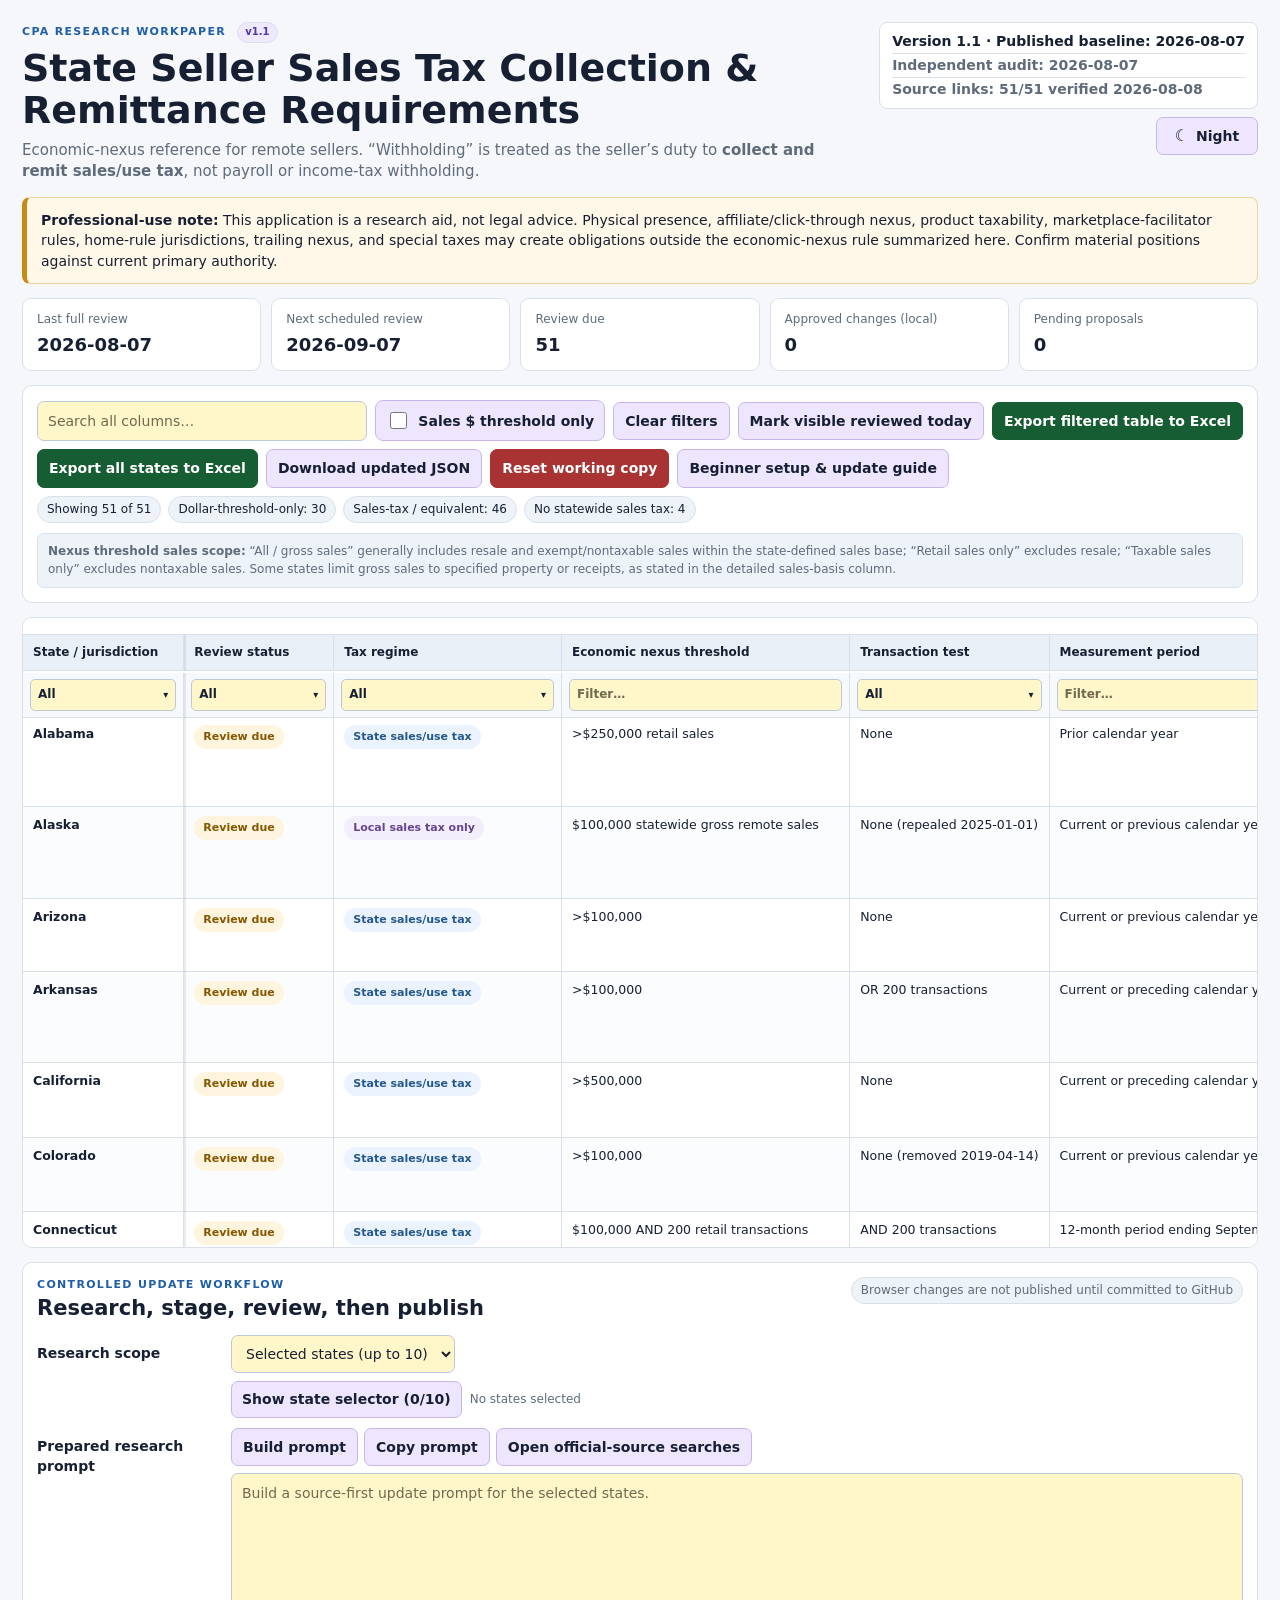
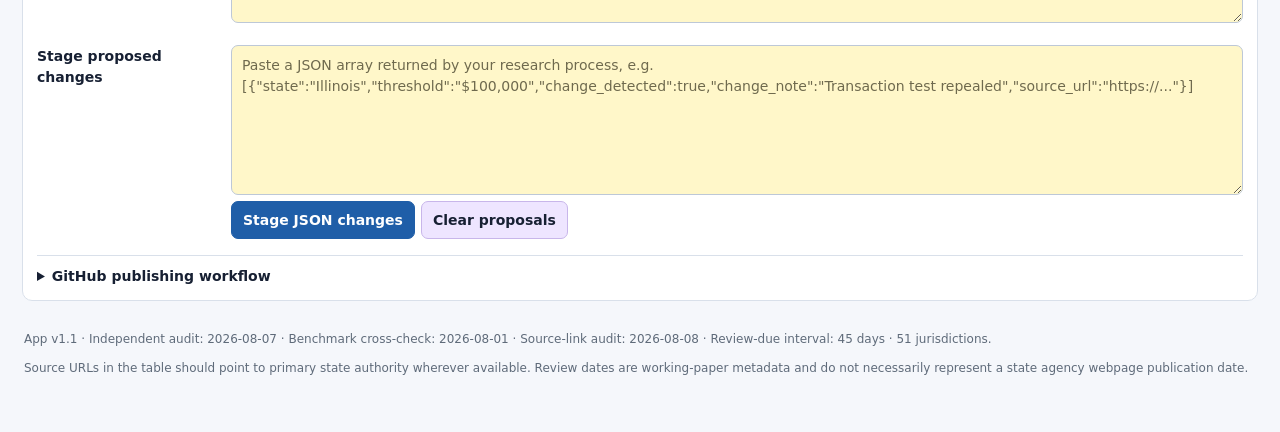
==== commit e453b30f: "v1.1 patch" ====
--- a/index.html
+++ b/index.html
@@ -27,7 +27,11 @@
     </div>
     <div class="header-tools">
       <div class="stamp-line">
-        <div id="datasetStamp" class="stamp">Loading dataset…</div>
+        <div id="datasetStamp" class="stamp meta-stamp" aria-label="Publication and audit information">
+          <div id="versionBaselineLine" class="stamp-item">Loading dataset…</div>
+          <div id="auditLine" class="stamp-item">Independent audit: —</div>
+          <div id="sourceAuditLine" class="stamp-item">Source links: —</div>
+        </div>
         <div id="changeAlert" class="change-alert hidden" role="status" aria-live="polite" title="Material change alert">🚨 <span>Change detected</span></div>
       </div>
       <button id="themeToggle" class="theme-toggle" type="button" aria-pressed="false" title="Switch between day and night themes">
@@ -97,7 +101,11 @@
           <option value="visible">Visible / filtered rows</option>
           <option value="all">All jurisdictions</option>
         </select>
-        <div id="statePicker" class="state-picker">
+        <div id="statePickerControls" class="state-picker-controls">
+          <button id="statePickerToggle" type="button" aria-expanded="false" aria-controls="statePicker">Show state selector (0/10)</button>
+          <span id="selectedStateSummary" class="selected-state-summary">No states selected</span>
+        </div>
+        <div id="statePicker" class="state-picker hidden">
           <div class="state-picker-head">
             <input id="statePickerSearch" type="search" placeholder="Find a state…" aria-label="Find a state for research selection">
             <span id="stateSelectionCount" class="badge neutral">0 / 10 selected</span>
--- a/assets/styles.css
+++ b/assets/styles.css
@@ -89,7 +89,7 @@
 .subtitle{margin:0;max-width:1050px;color:var(--muted);font-size:15px}
 .eyebrow{font-size:11px;font-weight:800;letter-spacing:.12em;color:var(--accent)}
 .version-badge{display:inline-flex;align-items:center;margin-left:6px;padding:2px 7px;border-radius:999px;background:var(--proposal-bg);color:var(--proposal);letter-spacing:0;font-size:10px;border:1px solid var(--line)}
-.stamp{padding:9px 12px;border:1px solid var(--line);background:var(--panel);border-radius:8px;font-weight:700;white-space:nowrap}
+.stamp{padding:9px 12px;border:1px solid var(--line);background:var(--panel);border-radius:8px;font-weight:700}.meta-stamp{display:grid;gap:2px;min-width:360px}.stamp-item{white-space:normal;line-height:1.35}.stamp-item+ .stamp-item{padding-top:2px;border-top:1px solid var(--line);font-weight:650;color:var(--muted)}
 .theme-toggle{display:inline-flex;align-items:center;gap:7px;min-width:102px;justify-content:center}
 .theme-icon{font-size:16px;line-height:1}
 .change-alert{display:inline-flex;align-items:center;gap:5px;background:#ffeded;border:1px solid #e65d5d;color:#8d1111;font-weight:900;border-radius:999px;padding:7px 10px;box-shadow:0 0 0 0 rgba(215,25,25,.45);animation:sirenPulse 1.15s infinite}
@@ -139,22 +139,23 @@
 .status.sales{background:#eaf3ff;color:#24588d}.status.local{background:#f3eefb;color:#654391}.status.none{background:#f1f1f1;color:#555}
 .status.review-current{background:var(--success-bg);color:var(--success)}.status.review-due{background:var(--warn-bg);color:var(--warn)}.status.review-proposed{background:var(--proposal-bg);color:var(--proposal)}
 .source a{font-weight:700;color:var(--accent);text-decoration:none}.source a:hover{text-decoration:underline}.small{font-size:11px;color:var(--muted);margin-top:4px}
-.multi-filter{position:relative;margin:0;border:0;padding:0}
-.multi-filter summary{list-style:none;display:flex;align-items:center;justify-content:space-between;gap:6px;min-width:125px;max-width:220px;border:1px solid var(--line-strong);border-radius:5px;padding:6px 7px;background:var(--input-bg);color:var(--input-text);font-weight:650;cursor:pointer;white-space:nowrap;overflow:hidden;text-overflow:ellipsis}
+.multi-filter{position:relative;margin:0;border:0;padding:0;min-width:0}
+.multi-filter summary{list-style:none;display:flex;align-items:center;justify-content:space-between;gap:6px;width:100%;min-width:125px;max-width:220px;border:1px solid var(--line-strong);border-radius:5px;padding:6px 7px;background:var(--input-bg);color:var(--input-text);font-weight:650;cursor:pointer;white-space:nowrap;overflow:hidden;text-overflow:ellipsis}
 .multi-filter summary::-webkit-details-marker{display:none}
 .multi-filter summary::after{content:'▾';font-size:10px;flex:none}
 .multi-filter[open] summary::after{content:'▴'}
-.multi-filter-menu{position:absolute;top:calc(100% + 4px);left:0;z-index:30;width:min(310px,80vw);max-height:330px;overflow:auto;border:1px solid var(--line-strong);border-radius:8px;padding:8px;background:var(--panel);box-shadow:0 14px 35px rgba(0,0,0,.22)}
-.multi-filter-menu input[type="search"]{width:100%;margin-bottom:7px;padding:6px 7px;font-size:12px}
-.multi-filter-options{display:grid;gap:3px}
-.multi-option{display:flex;align-items:flex-start;gap:7px;padding:5px 6px;border-radius:5px;font-weight:500;cursor:pointer;color:var(--ink)}
+.multi-filter-menu{position:fixed;z-index:1000;width:360px;max-width:calc(100vw - 24px);max-height:min(380px,calc(100vh - 24px));overflow:hidden;border:1px solid var(--line-strong);border-radius:9px;padding:9px;background:var(--panel);box-shadow:0 16px 42px rgba(0,0,0,.28)}
+.multi-filter-menu input[type="search"]{width:100%;margin-bottom:8px;padding:8px 9px;font-size:12px}
+.multi-filter-options{display:grid;gap:4px;max-height:270px;overflow:auto;padding:1px 4px 1px 0;scrollbar-color:var(--scroll-thumb) var(--scroll-track)}
+.multi-option{display:grid;grid-template-columns:18px minmax(0,1fr);align-items:start;gap:9px;width:100%;min-width:0;padding:7px 8px;border-radius:6px;font-weight:500;cursor:pointer;color:var(--ink);line-height:1.3}
 .multi-option:hover{background:var(--soft)}
-.multi-option input{margin-top:2px;accent-color:var(--accent)}
-.multi-filter-actions{display:flex;justify-content:flex-end;margin-top:6px;padding-top:6px;border-top:1px solid var(--line)}
+.multi-option input{width:16px;height:16px;margin:1px 0 0;accent-color:var(--accent)}
+.multi-option span{min-width:0;white-space:normal;overflow-wrap:normal;word-break:normal;hyphens:none}
+.multi-filter-actions{display:flex;justify-content:flex-end;margin-top:7px;padding-top:7px;border-top:1px solid var(--line)}
 .multi-filter-actions button{padding:5px 8px;font-size:11px}
 .section-heading{display:flex;align-items:flex-start;justify-content:space-between;gap:12px;margin-bottom:12px}.subheading{align-items:center}
 .update-grid{display:grid;grid-template-columns:180px minmax(0,1fr);gap:10px 14px;align-items:start}.update-grid>label{font-weight:800;padding-top:8px}.update-grid textarea{width:100%;min-height:150px;resize:vertical;margin-top:7px}
-.state-picker{margin-top:8px;border:1px solid var(--line);border-radius:8px;padding:9px;background:var(--soft)}
+.state-picker-controls{display:flex;align-items:center;gap:8px;flex-wrap:wrap;margin-top:8px}.state-picker-controls button{padding:7px 10px}.selected-state-summary{color:var(--muted);font-size:12px;min-width:0}.state-picker{margin-top:8px;border:1px solid var(--line);border-radius:8px;padding:9px;background:var(--soft)}
 .state-picker-head{display:flex;align-items:center;gap:7px;flex-wrap:wrap;margin-bottom:8px}
 .state-picker-head input{flex:1 1 220px}
 .state-selection-list{display:grid;grid-template-columns:repeat(auto-fit,minmax(145px,1fr));gap:5px;max-height:215px;overflow:auto;padding:3px}
@@ -168,5 +169,5 @@
 dialog{border:0;border-radius:11px;padding:0;background:var(--panel);color:var(--ink);box-shadow:0 18px 60px rgba(0,0,0,.35);max-width:min(900px,92vw)}dialog::backdrop{background:rgba(23,32,51,.55)}.modal{padding:20px;min-width:min(760px,88vw)}.form-grid{display:grid;grid-template-columns:190px minmax(0,1fr);gap:9px 12px;margin:14px 0}.form-grid label{font-weight:800;padding-top:8px}.form-grid textarea{width:100%;border:1px solid var(--line-strong);border-radius:7px;padding:9px 10px}.modal-actions{display:flex;justify-content:flex-end;gap:8px}
 .button-link{display:inline-flex;align-items:center;justify-content:center;text-decoration:none}
 @media (prefers-reduced-motion:reduce){*,*::before,*::after{animation-duration:.001ms!important;animation-iteration-count:1!important;scroll-behavior:auto!important}}
-@media (max-width:1000px){.status-grid{grid-template-columns:repeat(2,minmax(0,1fr))}.page-header{flex-direction:column}.header-tools{align-items:flex-start;min-width:0}.stamp-line{justify-content:flex-start}.stamp{white-space:normal}.update-grid{grid-template-columns:1fr}.update-grid>label{padding-top:0}.table-wrap{max-height:62vh}}
+@media (max-width:1000px){.status-grid{grid-template-columns:repeat(2,minmax(0,1fr))}.page-header{flex-direction:column}.header-tools{align-items:flex-start;min-width:0}.stamp-line{justify-content:flex-start}.meta-stamp{min-width:0;width:100%}.update-grid{grid-template-columns:1fr}.update-grid>label{padding-top:0}.table-wrap{max-height:62vh}}
 @media (max-width:620px){.wrap{padding:12px}.status-grid{grid-template-columns:1fr}.toolbar-row>*:not(.stats){width:100%}.toggle-control{justify-content:center}.form-grid{grid-template-columns:1fr}.modal{min-width:88vw}.section-heading{flex-direction:column}.state-selection-list{grid-template-columns:1fr}.header-tools{width:100%}.theme-toggle{width:auto!important}.inline-stats{width:100%}}
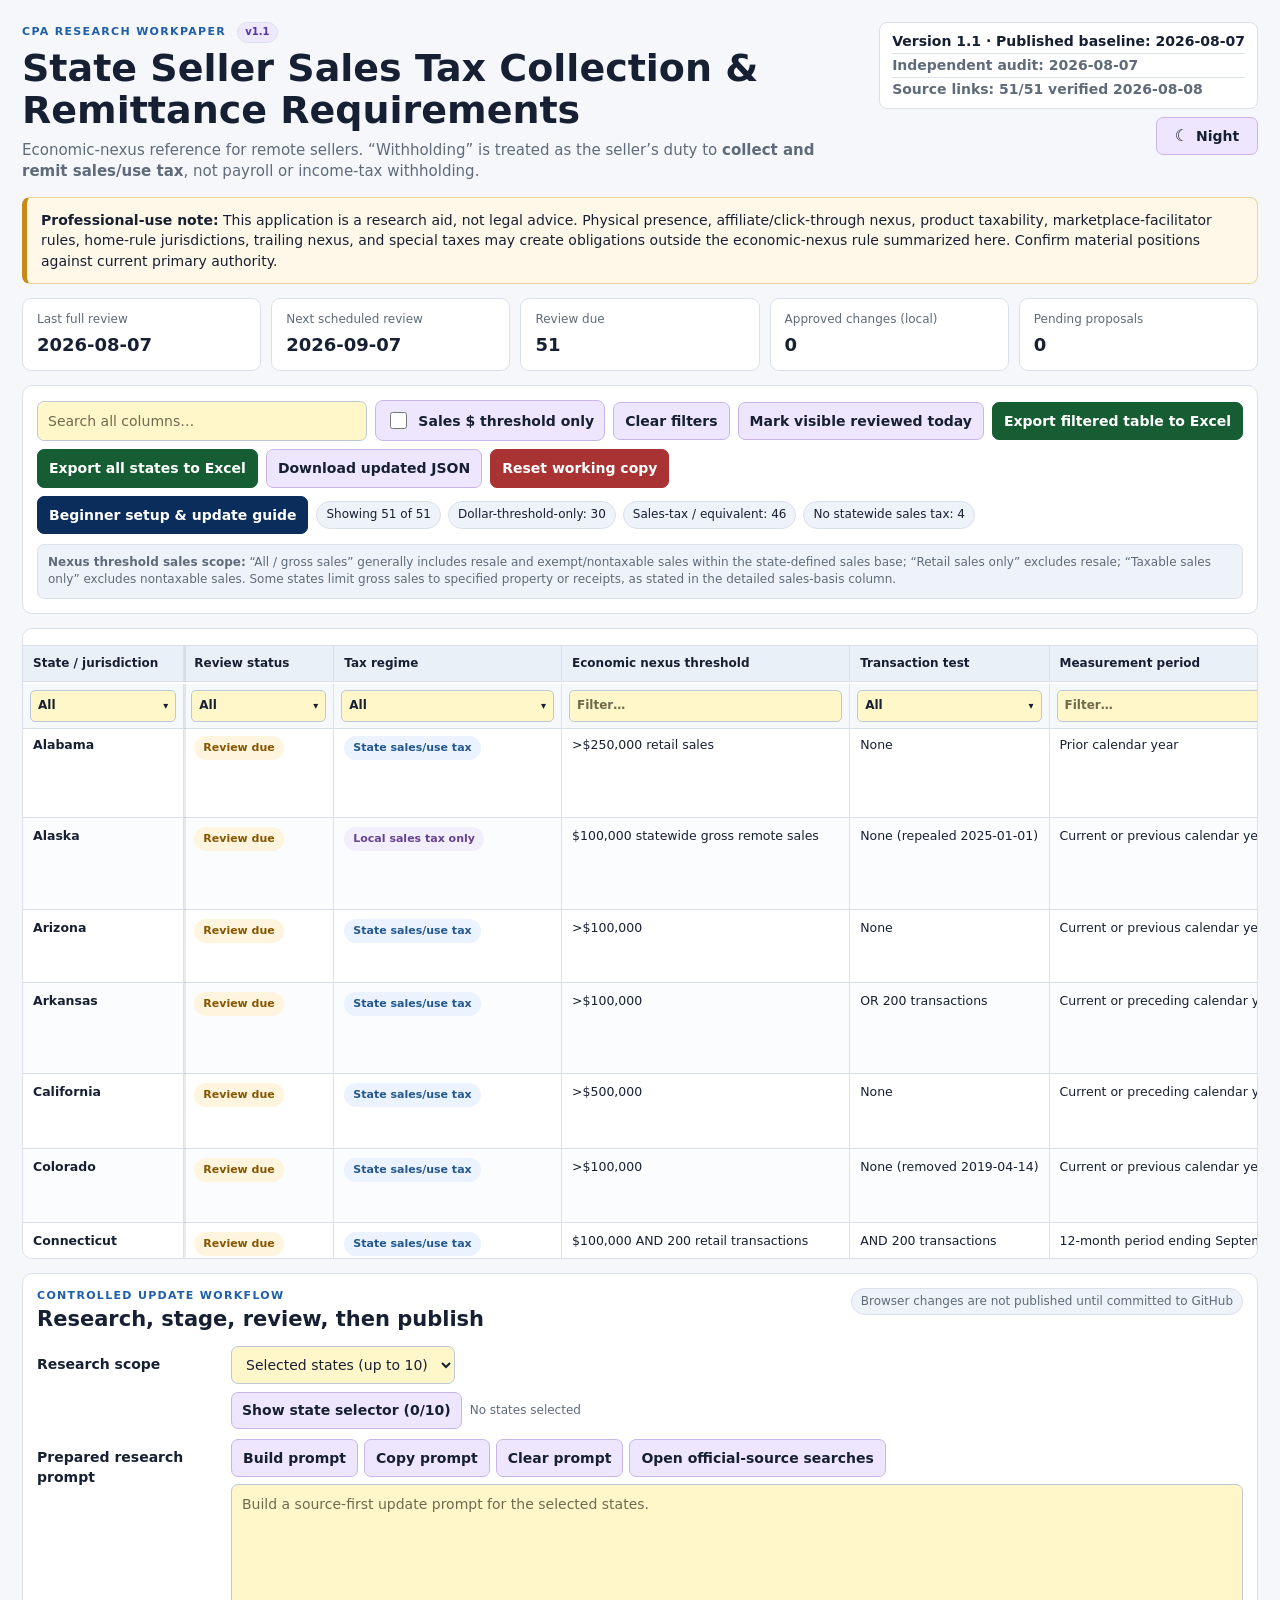
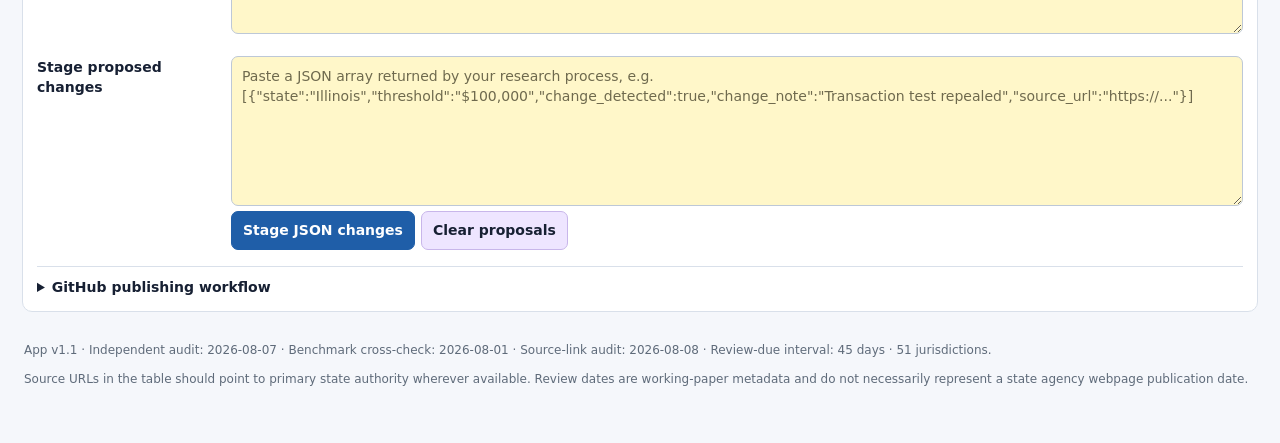
==== commit 53c37ccd: "v1.1. filter fix" ====
--- a/index.html
+++ b/index.html
@@ -51,7 +51,7 @@
   </section>
 
   <section class="toolbar panel">
-    <div class="toolbar-row">
+    <div class="toolbar-row toolbar-actions">
       <input id="globalSearch" class="grow" type="search" placeholder="Search all columns…" aria-label="Search all columns">
       <label class="toggle-control" title="Show only jurisdictions whose economic-nexus test has a dollar-sales threshold and no transaction-count prong.">
         <input id="dollarThresholdOnly" type="checkbox">
@@ -63,7 +63,9 @@
       <button id="exportAllExcel" class="excel">Export all states to Excel</button>
       <button id="downloadDataset">Download updated JSON</button>
       <button id="resetWorkingCopy" class="danger">Reset working copy</button>
-      <a class="button-link" href="./guide.html">Beginner setup &amp; update guide</a>
+    </div>
+    <div class="toolbar-row toolbar-status">
+      <a class="button-link guide-link" href="./guide.html">Beginner setup &amp; update guide</a>
       <div id="stats" class="stats inline-stats" aria-live="polite"></div>
     </div>
     <div class="scope-legend" role="note">
@@ -120,6 +122,7 @@
         <div class="toolbar-row compact">
           <button id="buildPrompt">Build prompt</button>
           <button id="copyPrompt">Copy prompt</button>
+          <button id="clearPrompt">Clear prompt</button>
           <button id="openSearch">Open official-source searches</button>
         </div>
         <textarea id="updatePrompt" placeholder="Build a source-first update prompt for the selected states."></textarea>
--- a/assets/styles.css
+++ b/assets/styles.css
@@ -102,6 +102,9 @@
 .panel{background:var(--panel);border:1px solid var(--line);border-radius:10px;padding:14px;margin:14px 0}
 .toolbar-row{display:flex;align-items:center;gap:8px;flex-wrap:wrap}
 .toolbar-row.compact{gap:6px}
+.toolbar-status{margin-top:8px;align-items:center}
+.guide-link{background:#0b2d5c;border-color:#0b2d5c;color:#fff}
+.guide-link:hover{background:#071f42;border-color:#071f42;color:#fff}
 .grow{flex:1 1 330px;min-width:220px}
 input[type="search"],input[type="text"],input:not([type]),select,textarea,.form-grid input,.form-grid textarea{border:1px solid var(--line-strong);border-radius:7px;padding:9px 10px;background:var(--input-bg);color:var(--input-text)}
 input::placeholder,textarea::placeholder{color:#6f6a4e;opacity:1}
@@ -144,13 +147,13 @@
 .multi-filter summary::-webkit-details-marker{display:none}
 .multi-filter summary::after{content:'▾';font-size:10px;flex:none}
 .multi-filter[open] summary::after{content:'▴'}
-.multi-filter-menu{position:fixed;z-index:1000;width:360px;max-width:calc(100vw - 24px);max-height:min(380px,calc(100vh - 24px));overflow:hidden;border:1px solid var(--line-strong);border-radius:9px;padding:9px;background:var(--panel);box-shadow:0 16px 42px rgba(0,0,0,.28)}
-.multi-filter-menu input[type="search"]{width:100%;margin-bottom:8px;padding:8px 9px;font-size:12px}
-.multi-filter-options{display:grid;gap:4px;max-height:270px;overflow:auto;padding:1px 4px 1px 0;scrollbar-color:var(--scroll-thumb) var(--scroll-track)}
-.multi-option{display:grid;grid-template-columns:18px minmax(0,1fr);align-items:start;gap:9px;width:100%;min-width:0;padding:7px 8px;border-radius:6px;font-weight:500;cursor:pointer;color:var(--ink);line-height:1.3}
+.multi-filter-menu{position:fixed;z-index:1000;width:390px;max-width:calc(100vw - 24px);max-height:min(420px,calc(100vh - 24px));overflow:hidden;border:1px solid var(--line-strong);border-radius:9px;padding:9px;background:var(--panel);box-shadow:0 16px 42px rgba(0,0,0,.28)}
+.multi-filter-menu input[type="search"]{display:block;width:100%;margin:0 0 8px;padding:8px 9px;font-size:12px}
+.multi-filter-options{display:flex;flex-direction:column;gap:2px;max-height:305px;overflow:auto;padding:2px 3px 2px 0;scrollbar-color:var(--scroll-thumb) var(--scroll-track)}
+.multi-option{display:flex!important;flex-direction:row!important;align-items:flex-start!important;justify-content:flex-start!important;gap:10px;width:100%;min-width:0;padding:7px 8px;border-radius:6px;font-weight:500;cursor:pointer;color:var(--ink);line-height:1.35;text-align:left}
 .multi-option:hover{background:var(--soft)}
-.multi-option input{width:16px;height:16px;margin:1px 0 0;accent-color:var(--accent)}
-.multi-option span{min-width:0;white-space:normal;overflow-wrap:normal;word-break:normal;hyphens:none}
+.multi-option input[type="checkbox"]{appearance:auto;position:static!important;display:block!important;order:0;flex:0 0 16px;width:16px!important;height:16px!important;min-width:16px;margin:2px 0 0!important;padding:0!important;accent-color:var(--accent);vertical-align:top}
+.multi-option span{display:block;order:1;flex:1 1 auto;min-width:0;margin:0;padding:0;text-align:left;white-space:normal;overflow-wrap:break-word;word-break:normal;hyphens:none}
 .multi-filter-actions{display:flex;justify-content:flex-end;margin-top:7px;padding-top:7px;border-top:1px solid var(--line)}
 .multi-filter-actions button{padding:5px 8px;font-size:11px}
 .section-heading{display:flex;align-items:flex-start;justify-content:space-between;gap:12px;margin-bottom:12px}.subheading{align-items:center}
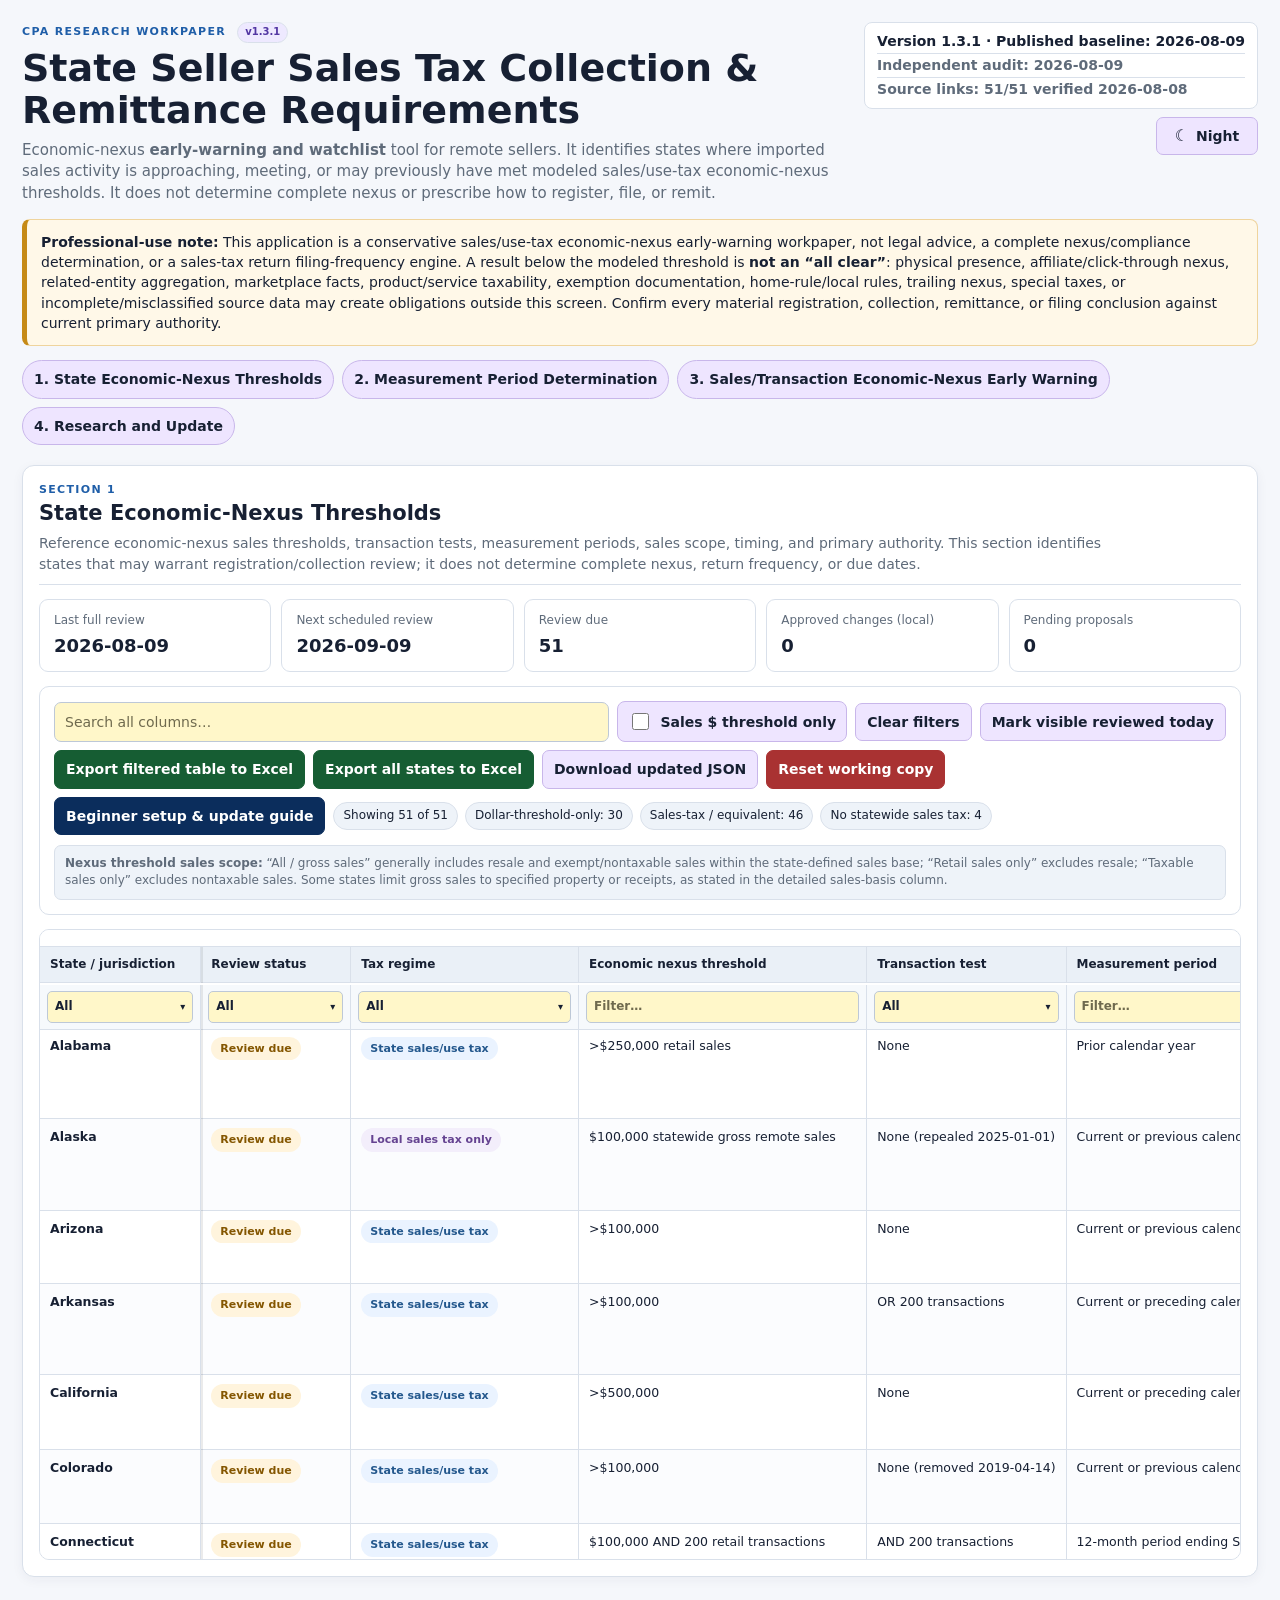
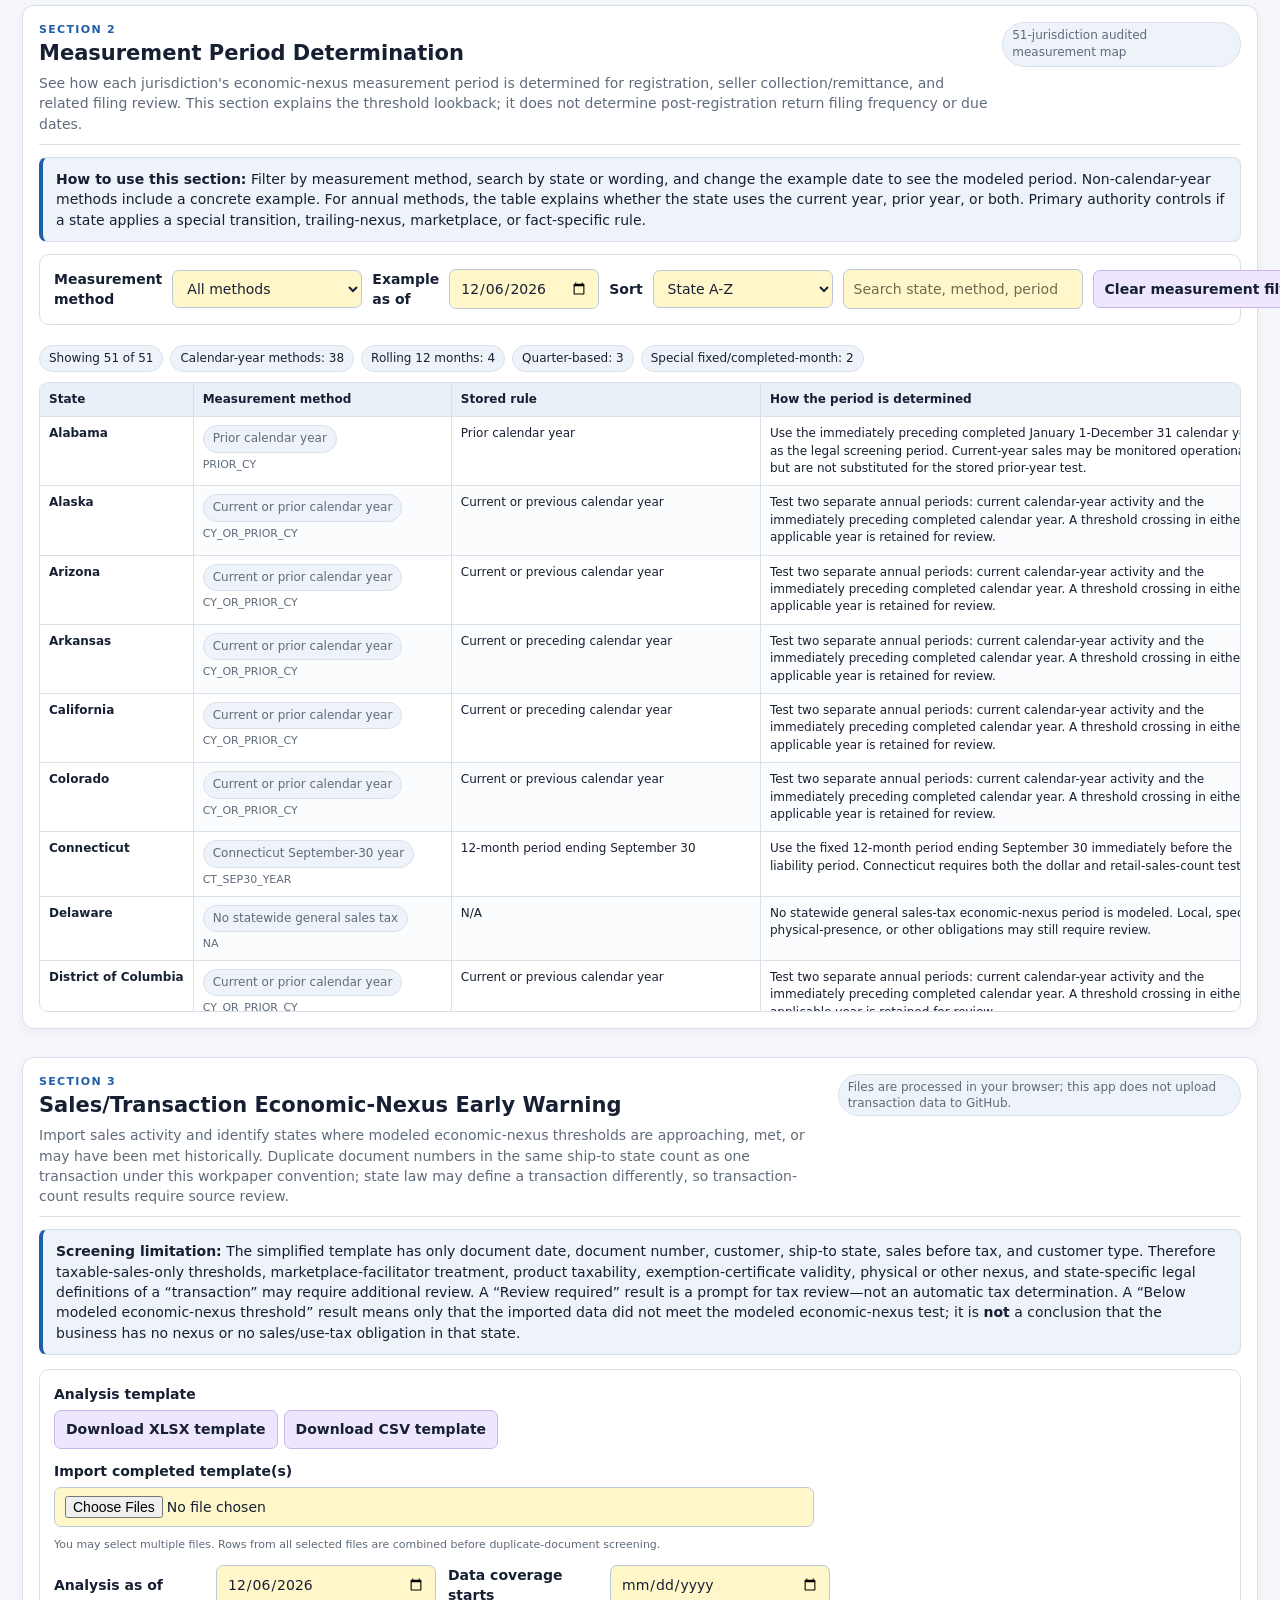
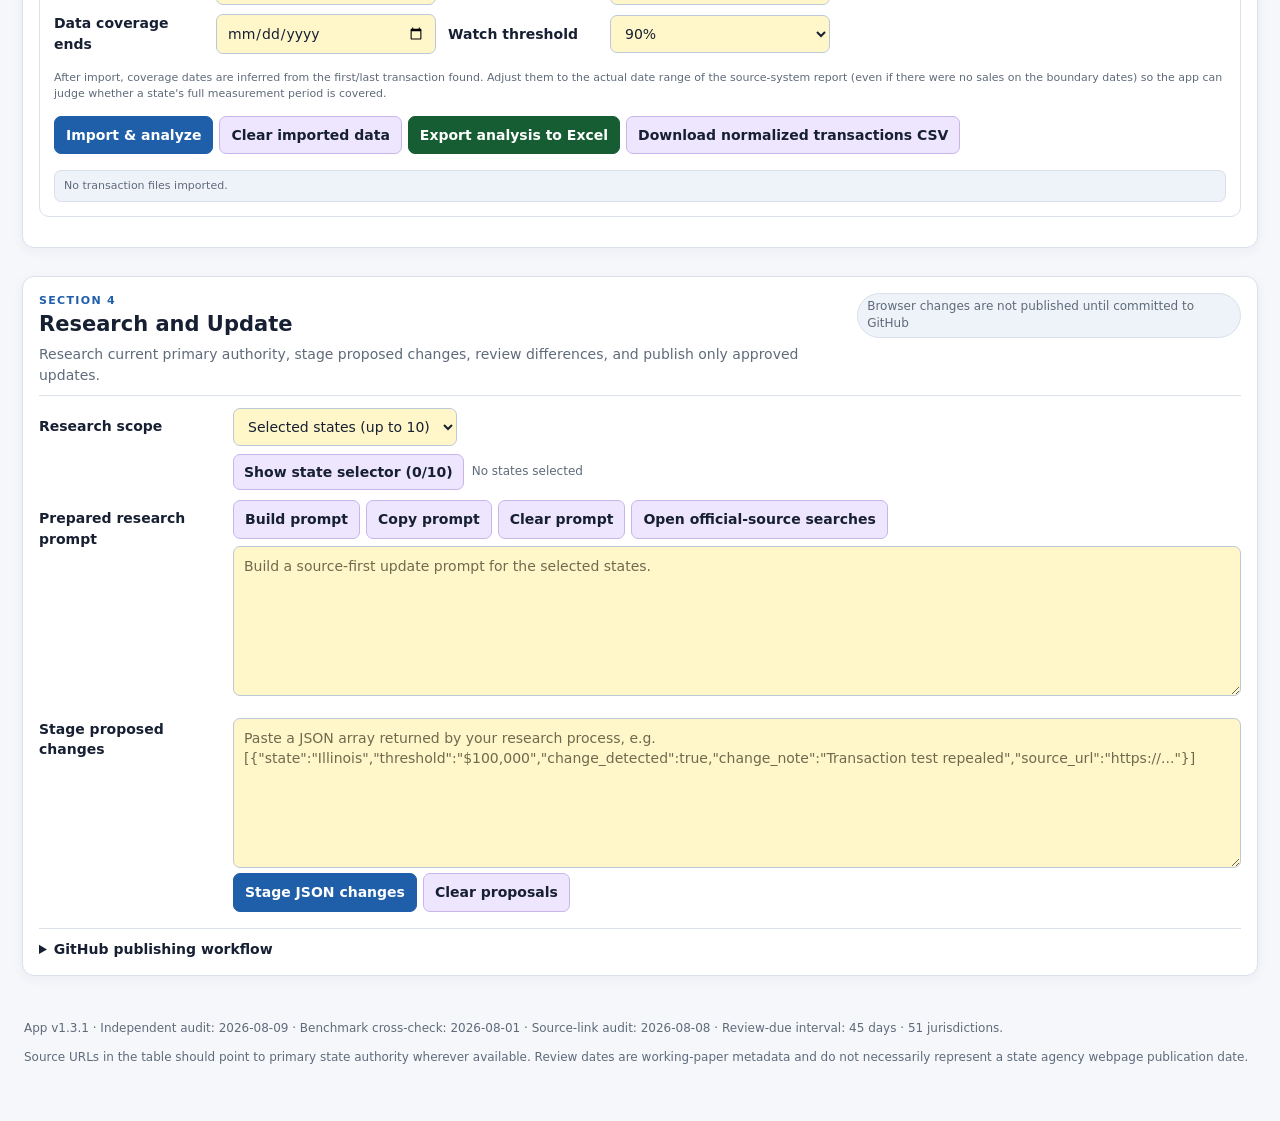
==== commit 71c3bd7f: "Update from 1.1 to v1.3.1" ====
--- a/index.html
+++ b/index.html
@@ -3,7 +3,7 @@
 <head>
   <meta charset="UTF-8">
   <meta name="viewport" content="width=device-width, initial-scale=1.0">
-  <meta name="description" content="CPA research app for state remote-seller sales tax economic nexus collection and remittance requirements.">
+  <meta name="description" content="CPA research app for state remote-seller sales tax economic nexus collection, filing, and transaction threshold review.">
   <meta name="theme-color" id="themeColor" content="#f5f7fb">
   <title>State Sales Tax Nexus Requirements</title>
   <link rel="icon" href="./assets/favicon.svg" type="image/svg+xml">
@@ -16,14 +16,15 @@
     })();
   </script>
   <link rel="stylesheet" href="./assets/styles.css">
+  <script src="https://cdn.sheetjs.com/xlsx-0.20.3/package/dist/xlsx.full.min.js" defer></script>
 </head>
 <body>
 <main class="wrap">
   <header class="page-header">
     <div>
-      <div class="eyebrow">CPA RESEARCH WORKPAPER <span class="version-badge">v1.1</span></div>
+      <div class="eyebrow">CPA RESEARCH WORKPAPER <span class="version-badge">v1.3.1</span></div>
       <h1>State Seller Sales Tax Collection &amp; Remittance Requirements</h1>
-      <p class="subtitle">Economic-nexus reference for remote sellers. “Withholding” is treated as the seller’s duty to <strong>collect and remit sales/use tax</strong>, not payroll or income-tax withholding.</p>
+      <p class="subtitle">Economic-nexus <strong>early-warning and watchlist</strong> tool for remote sellers. It identifies states where imported sales activity is approaching, meeting, or may previously have met modeled sales/use-tax economic-nexus thresholds. It does not determine complete nexus or prescribe how to register, file, or remit.</p>
     </div>
     <div class="header-tools">
       <div class="stamp-line">
@@ -40,57 +41,207 @@
     </div>
   </header>
 
-  <section class="notice"><strong>Professional-use note:</strong> This application is a research aid, not legal advice. Physical presence, affiliate/click-through nexus, product taxability, marketplace-facilitator rules, home-rule jurisdictions, trailing nexus, and special taxes may create obligations outside the economic-nexus rule summarized here. Confirm material positions against current primary authority.</section>
-
-  <section class="status-grid" aria-label="Dataset review status">
-    <article><span>Last full review</span><strong id="lastFullReview">—</strong></article>
-    <article><span>Next scheduled review</span><strong id="nextReview">—</strong></article>
-    <article><span>Review due</span><strong id="reviewDueCount">—</strong></article>
-    <article><span>Approved changes (local)</span><strong id="approvedChangeCount">0</strong></article>
-    <article><span>Pending proposals</span><strong id="proposalCount">0</strong></article>
+  <section class="notice"><strong>Professional-use note:</strong> This application is a conservative sales/use-tax economic-nexus early-warning workpaper, not legal advice, a complete nexus/compliance determination, or a sales-tax return filing-frequency engine. A result below the modeled threshold is <strong>not an “all clear”</strong>: physical presence, affiliate/click-through nexus, related-entity aggregation, marketplace facts, product/service taxability, exemption documentation, home-rule/local rules, trailing nexus, special taxes, or incomplete/misclassified source data may create obligations outside this screen. Confirm every material registration, collection, remittance, or filing conclusion against current primary authority.</section>
+
+  <nav class="workspace-nav" aria-label="Application sections">
+    <a href="#state-thresholds">1. State Economic-Nexus Thresholds</a>
+    <a href="#measurement-reference">2. Measurement Period Determination</a>
+    <a href="#transaction-review">3. Sales/Transaction Economic-Nexus Early Warning</a>
+    <a href="#research-update">4. Research and Update</a>
+  </nav>
+
+  <section id="state-thresholds" class="workspace-section">
+    <div class="section-heading section-title-row">
+      <div>
+        <div class="eyebrow">SECTION 1</div>
+        <h2>State Economic-Nexus Thresholds</h2>
+        <p class="section-subtitle">Reference economic-nexus sales thresholds, transaction tests, measurement periods, sales scope, timing, and primary authority. This section identifies states that may warrant registration/collection review; it does not determine complete nexus, return frequency, or due dates.</p>
+      </div>
+    </div>
+
+    <section class="status-grid" aria-label="Dataset review status">
+      <article><span>Last full review</span><strong id="lastFullReview">—</strong></article>
+      <article><span>Next scheduled review</span><strong id="nextReview">—</strong></article>
+      <article><span>Review due</span><strong id="reviewDueCount">—</strong></article>
+      <article><span>Approved changes (local)</span><strong id="approvedChangeCount">0</strong></article>
+      <article><span>Pending proposals</span><strong id="proposalCount">0</strong></article>
+    </section>
+
+    <section class="toolbar panel">
+      <div class="toolbar-row toolbar-actions">
+        <input id="globalSearch" class="grow" type="search" placeholder="Search all columns…" aria-label="Search all columns">
+        <label class="toggle-control" title="Show only jurisdictions whose economic-nexus test has a dollar-sales threshold and no transaction-count prong.">
+          <input id="dollarThresholdOnly" type="checkbox">
+          <span>Sales $ threshold only</span>
+        </label>
+        <button id="clearFilters">Clear filters</button>
+        <button id="markReviewed">Mark visible reviewed today</button>
+        <button id="exportExcel" class="excel">Export filtered table to Excel</button>
+        <button id="exportAllExcel" class="excel">Export all states to Excel</button>
+        <button id="downloadDataset">Download updated JSON</button>
+        <button id="resetWorkingCopy" class="danger">Reset working copy</button>
+      </div>
+      <div class="toolbar-row toolbar-status">
+        <a class="button-link guide-link" href="./guide.html">Beginner setup &amp; update guide</a>
+        <div id="stats" class="stats inline-stats" aria-live="polite"></div>
+      </div>
+      <div class="scope-legend" role="note">
+        <strong>Nexus threshold sales scope:</strong> “All / gross sales” generally includes resale and exempt/nontaxable sales within the state-defined sales base; “Retail sales only” excludes resale; “Taxable sales only” excludes nontaxable sales. Some states limit gross sales to specified property or receipts, as stated in the detailed sales-basis column.
+      </div>
+    </section>
+
+    <section class="table-card" aria-label="State nexus requirements table">
+      <div id="tableScrollTop" class="table-scroll-top" aria-label="Horizontal scroll for the state table" tabindex="0"><div id="tableScrollTopSpacer"></div></div>
+      <div class="table-wrap" id="tableWrap">
+        <table id="nexusTable">
+          <thead>
+            <tr id="headerRow"></tr>
+            <tr id="filterRow" class="filter-row"></tr>
+          </thead>
+          <tbody id="tbody"></tbody>
+        </table>
+      </div>
+    </section>
   </section>
 
-  <section class="toolbar panel">
-    <div class="toolbar-row toolbar-actions">
-      <input id="globalSearch" class="grow" type="search" placeholder="Search all columns…" aria-label="Search all columns">
-      <label class="toggle-control" title="Show only jurisdictions whose economic-nexus test has a dollar-sales threshold and no transaction-count prong.">
-        <input id="dollarThresholdOnly" type="checkbox">
-        <span>Sales $ threshold only</span>
-      </label>
-      <button id="clearFilters">Clear filters</button>
-      <button id="markReviewed">Mark visible reviewed today</button>
-      <button id="exportExcel" class="excel">Export filtered table to Excel</button>
-      <button id="exportAllExcel" class="excel">Export all states to Excel</button>
-      <button id="downloadDataset">Download updated JSON</button>
-      <button id="resetWorkingCopy" class="danger">Reset working copy</button>
-    </div>
-    <div class="toolbar-row toolbar-status">
-      <a class="button-link guide-link" href="./guide.html">Beginner setup &amp; update guide</a>
-      <div id="stats" class="stats inline-stats" aria-live="polite"></div>
-    </div>
-    <div class="scope-legend" role="note">
-      <strong>Nexus threshold sales scope:</strong> “All / gross sales” generally includes resale and exempt/nontaxable sales within the state-defined sales base; “Retail sales only” excludes resale; “Taxable sales only” excludes nontaxable sales. Some states limit gross sales to specified property or receipts, as stated in the detailed sales-basis column.
+  <section id="measurement-reference" class="workspace-section measurement-reference-section">
+    <div class="section-heading section-title-row">
+      <div>
+        <div class="eyebrow">SECTION 2</div>
+        <h2>Measurement Period Determination</h2>
+        <p class="section-subtitle">See how each jurisdiction's economic-nexus measurement period is determined for registration, seller collection/remittance, and related filing review. This section explains the threshold lookback; it does not determine post-registration return filing frequency or due dates.</p>
+      </div>
+      <span class="badge neutral">51-jurisdiction audited measurement map</span>
+    </div>
+
+    <div class="analysis-note" role="note">
+      <strong>How to use this section:</strong> Filter by measurement method, search by state or wording, and change the example date to see the modeled period. Non-calendar-year methods include a concrete example. For annual methods, the table explains whether the state uses the current year, prior year, or both. Primary authority controls if a state applies a special transition, trailing-nexus, marketplace, or fact-specific rule.
+    </div>
+
+    <div class="measurement-toolbar panel">
+      <label for="measurementMethodFilter">Measurement method</label>
+      <select id="measurementMethodFilter">
+        <option value="all">All methods</option>
+        <option value="CY_OR_PRIOR_CY">Current or prior calendar year</option>
+        <option value="PRIOR_CY">Prior calendar year</option>
+        <option value="ROLLING_12_MONTHS">Rolling 12 months</option>
+        <option value="QUARTER_BASED">Quarter-based methods</option>
+        <option value="QUARTER_END_TRAILING_12">Quarter-end trailing 12 months</option>
+        <option value="NY_FOUR_SALES_TAX_QUARTERS">New York four sales-tax quarters</option>
+        <option value="CT_SEP30_YEAR">Connecticut September-30 year</option>
+        <option value="PRIOR_12_COMPLETE_CAL_MONTHS">Prior 12 completed calendar months</option>
+        <option value="NA">No statewide general sales tax</option>
+      </select>
+      <label for="measurementReferenceDate">Example as of</label>
+      <input id="measurementReferenceDate" type="date">
+      <label for="measurementSort">Sort</label>
+      <select id="measurementSort">
+        <option value="state">State A-Z</option>
+        <option value="method">Measurement method, then state</option>
+      </select>
+      <input id="measurementSearch" class="grow" type="search" placeholder="Search state, method, period, or timing…" aria-label="Search measurement-period reference">
+      <button id="clearMeasurementFilters" type="button">Clear measurement filters</button>
+    </div>
+    <div id="measurementStats" class="stats inline-stats measurement-stats" aria-live="polite"></div>
+
+    <div class="analysis-table-wrap measurement-reference-wrap">
+      <table id="measurementReferenceTable" class="analysis-table measurement-reference-table">
+        <thead><tr>
+          <th>State</th><th>Measurement method</th><th>Stored rule</th><th>How the period is determined</th><th>Example / modeled period</th><th>Threshold test</th><th>Collection / registration / remittance timing</th><th>Primary source</th>
+        </tr></thead>
+        <tbody id="measurementReferenceBody"></tbody>
+      </table>
     </div>
   </section>
 
-  <section class="table-card" aria-label="State nexus requirements table">
-    <div id="tableScrollTop" class="table-scroll-top" aria-label="Horizontal scroll for the state table" tabindex="0"><div id="tableScrollTopSpacer"></div></div>
-    <div class="table-wrap" id="tableWrap">
-      <table id="nexusTable">
-        <thead>
-          <tr id="headerRow"></tr>
-          <tr id="filterRow" class="filter-row"></tr>
-        </thead>
-        <tbody id="tbody"></tbody>
-      </table>
+  <section id="transaction-review" class="workspace-section transaction-section">
+    <div class="section-heading section-title-row">
+      <div>
+        <div class="eyebrow">SECTION 3</div>
+        <h2>Sales/Transaction Economic-Nexus Early Warning</h2>
+        <p class="section-subtitle">Import sales activity and identify states where modeled economic-nexus thresholds are approaching, met, or may have been met historically. Duplicate document numbers in the same ship-to state count as one transaction under this workpaper convention; state law may define a transaction differently, so transaction-count results require source review.</p>
+      </div>
+      <span class="badge neutral privacy-badge">Files are processed in your browser; this app does not upload transaction data to GitHub.</span>
+    </div>
+
+    <div class="analysis-note" role="note">
+      <strong>Screening limitation:</strong> The simplified template has only document date, document number, customer, ship-to state, sales before tax, and customer type. Therefore taxable-sales-only thresholds, marketplace-facilitator treatment, product taxability, exemption-certificate validity, physical or other nexus, and state-specific legal definitions of a “transaction” may require additional review. A “Review required” result is a prompt for tax review—not an automatic tax determination. A “Below modeled economic-nexus threshold” result means only that the imported data did not meet the modeled economic-nexus test; it is <strong>not</strong> a conclusion that the business has no nexus or no sales/use-tax obligation in that state.
+    </div>
+
+    <div class="transaction-controls panel">
+      <div class="control-group">
+        <label>Analysis template</label>
+        <div class="toolbar-row compact">
+          <a class="button-link" href="./templates/Nexus_Transaction_Threshold_Monitor_Simplified.xlsx" download>Download XLSX template</a>
+          <a class="button-link" href="./templates/Nexus_Transaction_Threshold_Monitor_Simplified.csv" download>Download CSV template</a>
+        </div>
+      </div>
+      <div class="control-group file-control-group">
+        <label for="transactionFiles">Import completed template(s)</label>
+        <input id="transactionFiles" type="file" accept=".xlsx,.xls,.csv,text/csv,application/vnd.openxmlformats-officedocument.spreadsheetml.sheet" multiple>
+        <span class="small">You may select multiple files. Rows from all selected files are combined before duplicate-document screening.</span>
+      </div>
+      <div class="analysis-date-grid">
+        <label for="analysisAsOf">Analysis as of</label><input id="analysisAsOf" type="date">
+        <label for="coverageStart">Data coverage starts</label><input id="coverageStart" type="date">
+        <label for="coverageEnd">Data coverage ends</label><input id="coverageEnd" type="date">
+        <label for="watchPercent">Watch threshold</label><select id="watchPercent"><option value="0.80">80%</option><option value="0.85">85%</option><option value="0.90" selected>90%</option><option value="0.95">95%</option></select>
+      </div>
+      <div class="small">After import, coverage dates are inferred from the first/last transaction found. Adjust them to the actual date range of the source-system report (even if there were no sales on the boundary dates) so the app can judge whether a state's full measurement period is covered.</div>
+      <div class="toolbar-row compact analysis-actions">
+        <button id="analyzeTransactions" class="primary">Import &amp; analyze</button>
+        <button id="clearTransactionAnalysis">Clear imported data</button>
+        <button id="exportTransactionAnalysis" class="excel" disabled>Export analysis to Excel</button>
+        <button id="downloadNormalizedCsv" disabled>Download normalized transactions CSV</button>
+      </div>
+      <div id="transactionImportStatus" class="small analysis-status" aria-live="polite">No transaction files imported.</div>
+    </div>
+
+    <div id="transactionSummary" class="analysis-summary hidden" aria-live="polite"></div>
+
+    <div id="analysisResultsArea" class="analysis-results hidden">
+      <div class="section-heading subheading">
+        <div>
+          <h3>State screening results</h3>
+          <p class="section-subtitle">States flagged “Review required” should be researched using the primary-source link. “Watch” is an early-warning status. “Below modeled economic-nexus threshold” is not an all-clear and does not test other nexus bases.</p>
+        </div>
+        <div class="toolbar-row compact">
+          <label for="analysisResultFilter" class="inline-label">Show</label>
+          <select id="analysisResultFilter">
+            <option value="all">All states</option>
+            <option value="review">Review required</option>
+            <option value="watch">Watch</option>
+            <option value="below">Below modeled threshold</option>
+          </select>
+        </div>
+      </div>
+      <div class="analysis-table-wrap">
+        <table id="analysisTable" class="analysis-table">
+          <thead><tr>
+            <th>State</th><th>Screening result</th><th>Measurement period</th><th>Period evaluated</th><th>Threshold sales</th><th>Unique transactions</th><th>Dollar threshold</th><th>Transaction test</th><th>Retail sales</th><th>Wholesale sales</th><th>Data / method note</th><th>Primary source</th>
+          </tr></thead>
+          <tbody id="analysisTbody"></tbody>
+        </table>
+      </div>
+
+      <details class="transaction-preview-details">
+        <summary>Imported transaction preview and duplicate-document review</summary>
+        <div class="analysis-table-wrap preview-wrap">
+          <table class="analysis-table">
+            <thead><tr><th>Document date</th><th>Document #</th><th>Customer</th><th>Ship-to state</th><th>Sales before tax</th><th>Customer type</th><th>Rows in document group</th><th>Data note</th></tr></thead>
+            <tbody id="transactionPreviewBody"></tbody>
+          </table>
+        </div>
+      </details>
     </div>
   </section>
 
-  <section class="panel update-panel">
-    <div class="section-heading">
-      <div>
-        <div class="eyebrow">CONTROLLED UPDATE WORKFLOW</div>
-        <h2>Research, stage, review, then publish</h2>
+  <section id="research-update" class="workspace-section update-panel">
+    <div class="section-heading section-title-row">
+      <div>
+        <div class="eyebrow">SECTION 4</div>
+        <h2>Research and Update</h2>
+        <p class="section-subtitle">Research current primary authority, stage proposed changes, review differences, and publish only approved updates.</p>
       </div>
       <span class="badge neutral">Browser changes are not published until committed to GitHub</span>
     </div>
@@ -168,6 +319,14 @@
   </footer>
 </main>
 
+<dialog id="measurementDialog">
+  <form method="dialog" class="modal measurement-modal">
+    <div class="modal-title-row"><div><div class="eyebrow">MEASUREMENT PERIOD EXPLAINER</div><h2 id="measurementTitle">Measurement period</h2></div><button value="cancel" class="modal-close" aria-label="Close">×</button></div>
+    <div id="measurementBody" class="measurement-body"></div>
+    <div class="modal-actions"><button value="cancel">Close</button></div>
+  </form>
+</dialog>
+
 <dialog id="editDialog">
   <form method="dialog" class="modal" id="editForm">
     <h2>Edit working-copy record</h2>
--- a/assets/styles.css
+++ b/assets/styles.css
@@ -174,3 +174,53 @@
 @media (prefers-reduced-motion:reduce){*,*::before,*::after{animation-duration:.001ms!important;animation-iteration-count:1!important;scroll-behavior:auto!important}}
 @media (max-width:1000px){.status-grid{grid-template-columns:repeat(2,minmax(0,1fr))}.page-header{flex-direction:column}.header-tools{align-items:flex-start;min-width:0}.stamp-line{justify-content:flex-start}.meta-stamp{min-width:0;width:100%}.update-grid{grid-template-columns:1fr}.update-grid>label{padding-top:0}.table-wrap{max-height:62vh}}
 @media (max-width:620px){.wrap{padding:12px}.status-grid{grid-template-columns:1fr}.toolbar-row>*:not(.stats){width:100%}.toggle-control{justify-content:center}.form-grid{grid-template-columns:1fr}.modal{min-width:88vw}.section-heading{flex-direction:column}.state-selection-list{grid-template-columns:1fr}.header-tools{width:100%}.theme-toggle{width:auto!important}.inline-stats{width:100%}}
+
+/* v1.2 workspace sections and transaction review */
+.workspace-nav{display:flex;gap:8px;flex-wrap:wrap;margin:12px 0 16px}
+.workspace-nav a{display:inline-flex;align-items:center;text-decoration:none;border:1px solid var(--button-border);background:var(--button-bg);color:var(--ink);padding:8px 11px;border-radius:999px;font-weight:750}
+.workspace-nav a:hover{background:var(--button-hover)}
+.workspace-section{scroll-margin-top:12px;margin:20px 0 28px;padding:16px;background:var(--panel);border:1px solid var(--line);border-radius:12px;box-shadow:0 3px 12px rgba(30,45,70,.05)}
+.section-title-row{padding-bottom:10px;border-bottom:1px solid var(--line)}
+.section-subtitle{margin:5px 0 0;color:var(--muted);max-width:1100px}
+.transaction-section .panel,.workspace-section .panel{box-shadow:none}
+.privacy-badge{max-width:500px;white-space:normal;line-height:1.35}
+.analysis-note{background:var(--soft);border:1px solid var(--line);border-left:4px solid var(--accent);padding:11px 13px;border-radius:8px;margin:12px 0}
+.transaction-controls{display:grid;grid-template-columns:1fr;gap:12px}
+.control-group{display:grid;gap:6px}.control-group>label,.analysis-date-grid>label{font-weight:800}
+.file-control-group input[type="file"]{width:min(760px,100%)}
+input[type="date"],input[type="file"]{border:1px solid var(--line-strong);border-radius:7px;padding:8px 10px;background:var(--input-bg);color:var(--input-text)}
+.analysis-date-grid{display:grid;grid-template-columns:150px minmax(155px,220px) 150px minmax(155px,220px);gap:8px 12px;align-items:center}
+.analysis-actions{margin-top:2px}
+.analysis-status{padding:7px 9px;background:var(--soft);border:1px solid var(--line);border-radius:7px}
+.analysis-summary{display:grid;grid-template-columns:repeat(6,minmax(130px,1fr));gap:8px;margin:12px 0}
+.analysis-summary article{background:var(--panel);border:1px solid var(--line);border-radius:9px;padding:10px 12px}.analysis-summary span{display:block;color:var(--muted);font-size:11px}.analysis-summary strong{font-size:18px}
+.analysis-results{margin-top:14px}
+.inline-label{font-weight:800}
+.analysis-table-wrap{overflow:auto;border:1px solid var(--line);border-radius:9px;max-height:64vh}
+.analysis-table{width:max-content;min-width:100%;border-collapse:separate;border-spacing:0;font-size:12px}
+.analysis-table th,.analysis-table td{min-width:140px;max-width:360px;padding:8px 9px;border-right:1px solid var(--line);border-bottom:1px solid var(--line);background:var(--panel);vertical-align:top}
+.analysis-table th{position:sticky;top:0;z-index:3;background:var(--table-head);font-weight:800}
+.analysis-table tbody tr.analysis-review td{background:#fff5f5}.analysis-table tbody tr.analysis-watch td{background:#fffbed}.analysis-table tbody tr.analysis-below td{background:var(--panel)}
+html[data-theme="night"] .analysis-table tbody tr.analysis-review td{background:#3b2529}html[data-theme="night"] .analysis-table tbody tr.analysis-watch td{background:#38321f}
+.analysis-result{display:inline-flex;border-radius:999px;padding:4px 8px;font-size:11px;font-weight:800;border:1px solid transparent;white-space:normal}
+.analysis-result.review{background:#ffe8e8;color:#9a1616;border-color:#f1b6b6}.analysis-result.watch{background:#fff2c7;color:#7b5700;border-color:#e6cc78}.analysis-result.below{background:var(--success-bg);color:var(--success);border-color:var(--line)}
+.transaction-preview-details{margin-top:14px}.preview-wrap{max-height:52vh}
+.measurement-cell{display:flex;align-items:flex-start;gap:7px}.measurement-cell>span{flex:1}
+.info-button{flex:0 0 22px;width:22px;height:22px;padding:0;border-radius:50%;background:var(--accent);border-color:var(--accent);color:#fff;font-family:Georgia,serif;font-weight:900;font-size:13px;line-height:20px;text-align:center}
+.info-button:hover{background:var(--accent-dark)}
+.measurement-modal{max-width:780px}.measurement-body{margin:12px 0;color:var(--ink)}.measurement-body ul{padding-left:22px}.measurement-body li{margin:5px 0}.modal-title-row{display:flex;justify-content:space-between;align-items:flex-start;gap:12px}.modal-close{font-size:22px;line-height:1;padding:3px 8px}
+@media (max-width:1200px){.analysis-summary{grid-template-columns:repeat(3,minmax(130px,1fr))}.analysis-date-grid{grid-template-columns:150px minmax(155px,1fr)}}
+@media (max-width:700px){.workspace-section{padding:10px}.workspace-nav a{width:100%}.analysis-summary{grid-template-columns:repeat(2,minmax(120px,1fr))}.analysis-date-grid{grid-template-columns:1fr}.analysis-table-wrap{max-height:58vh}}
+
+
+/* v1.3 measurement-period reference */
+.measurement-toolbar{display:grid;grid-template-columns:auto minmax(190px,240px) auto minmax(150px,190px) auto minmax(180px,220px) minmax(240px,1fr) auto;gap:8px 10px;align-items:center;margin:12px 0}
+.measurement-toolbar>label{font-weight:800}
+.measurement-toolbar input[type="search"],.measurement-toolbar select{width:100%}
+.measurement-stats{margin:8px 0 10px}
+.measurement-reference-wrap{max-height:70vh}
+.measurement-reference-table th:nth-child(1),.measurement-reference-table td:nth-child(1){position:sticky;left:0;z-index:2;background:var(--panel);min-width:150px}
+.measurement-reference-table th:nth-child(1){z-index:5;background:var(--table-head)}
+.measurement-reference-table td:nth-child(4),.measurement-reference-table td:nth-child(5),.measurement-reference-table td:nth-child(7){min-width:320px;max-width:520px}
+@media (max-width:1200px){.measurement-toolbar{grid-template-columns:150px minmax(180px,1fr) 150px minmax(180px,1fr)}}
+@media (max-width:700px){.measurement-toolbar{grid-template-columns:1fr}.measurement-toolbar>*{width:100%}}
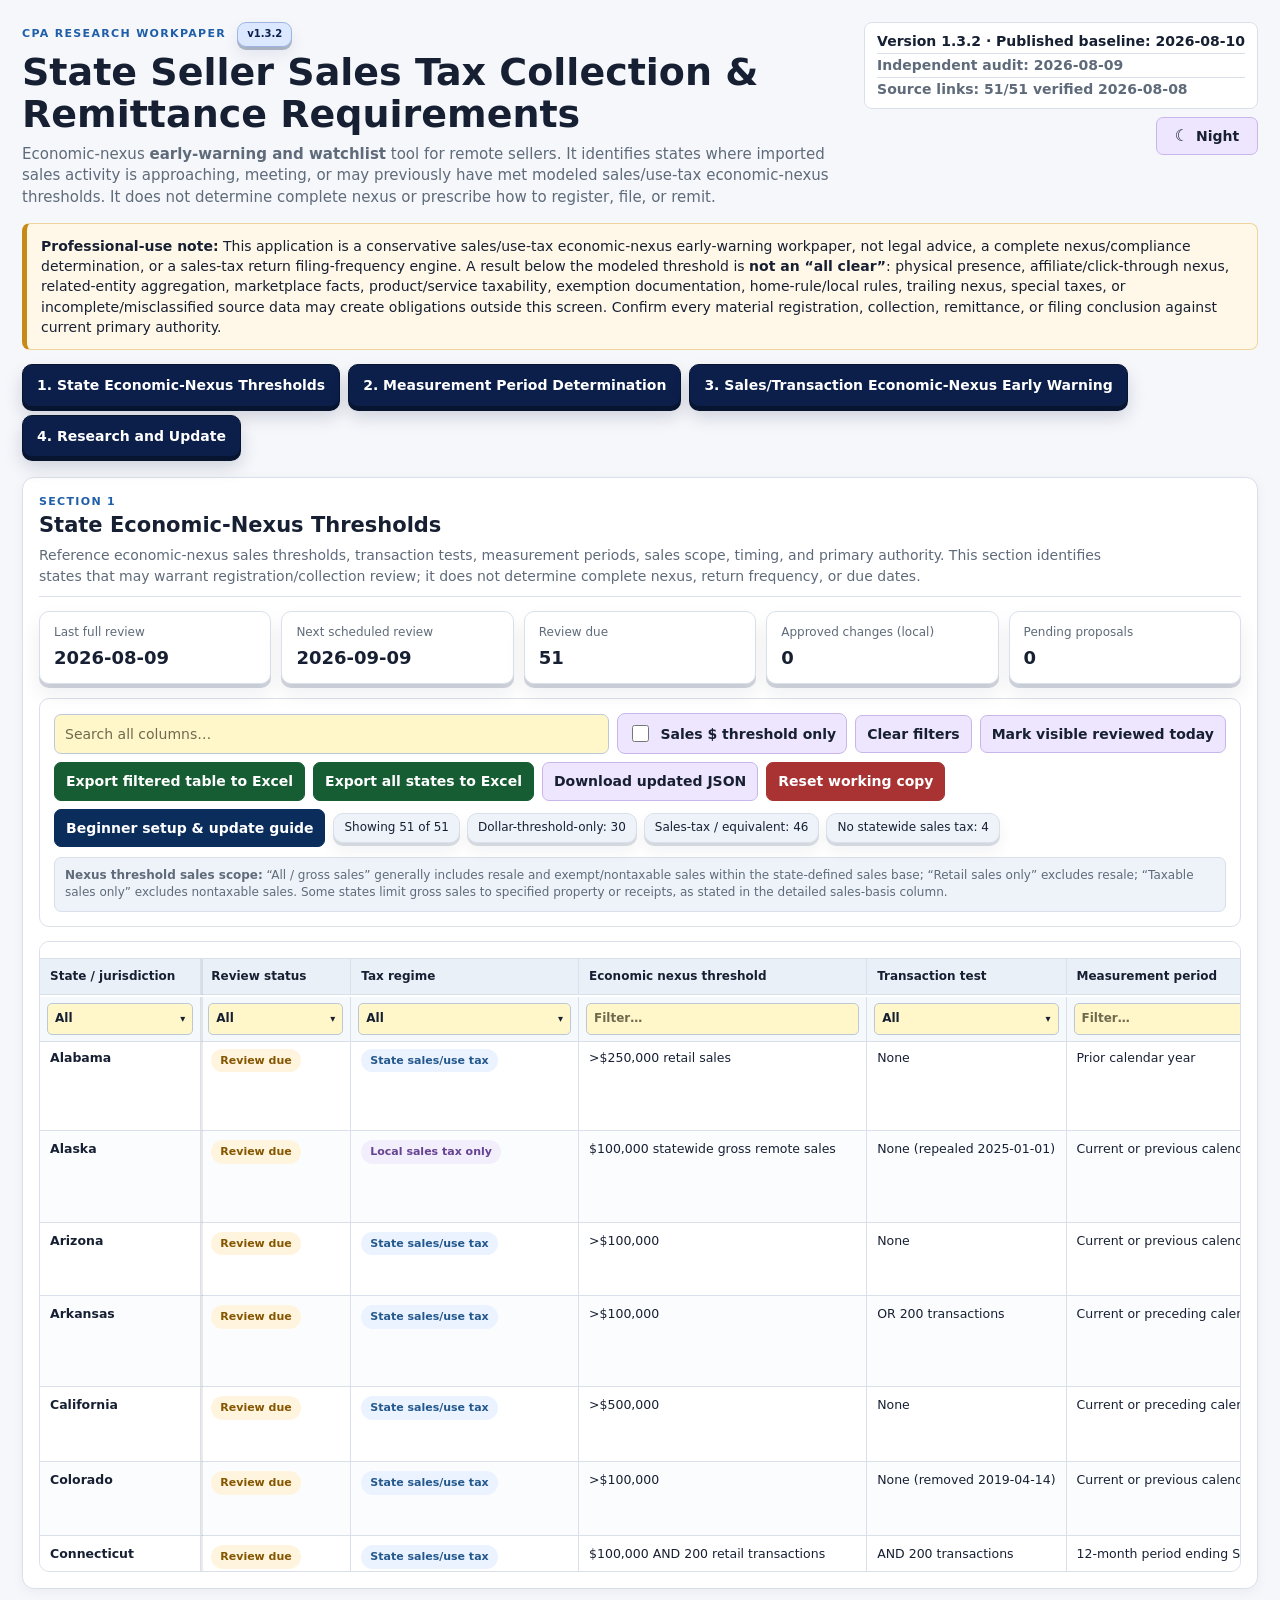
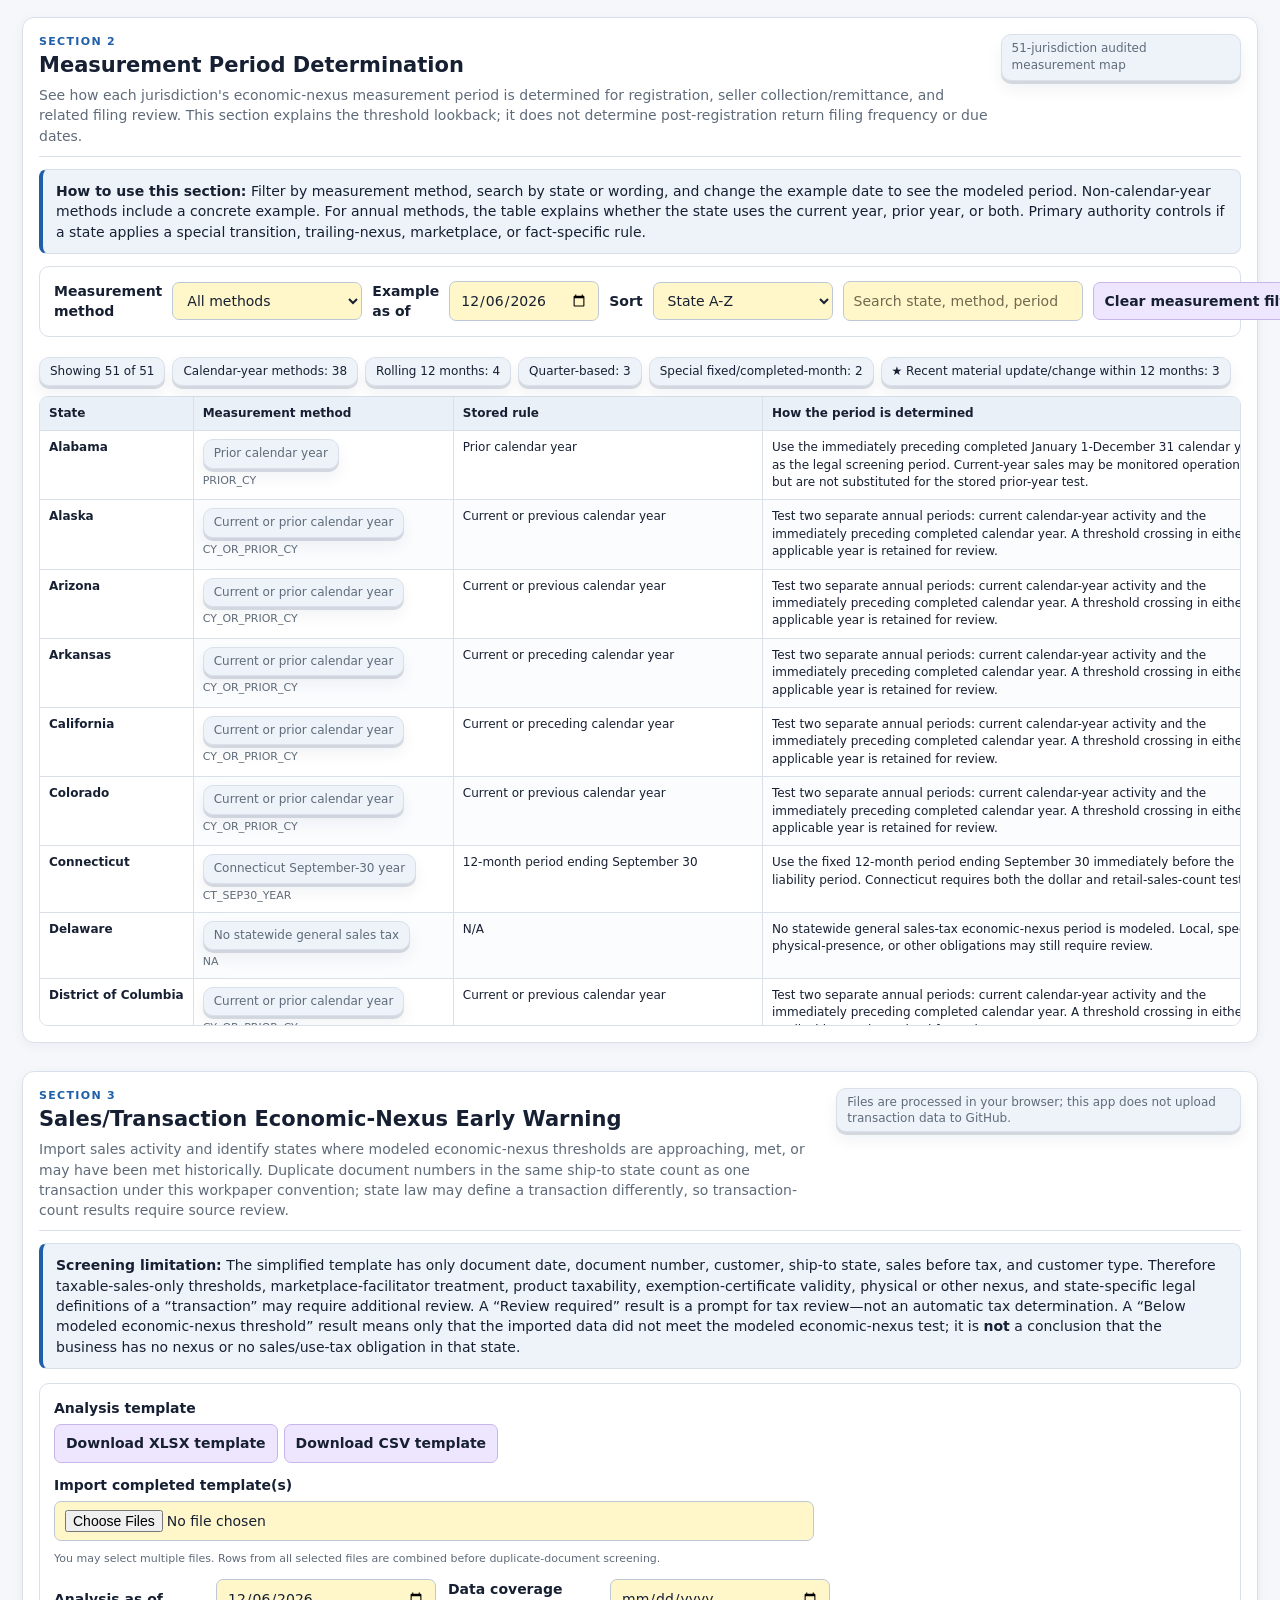
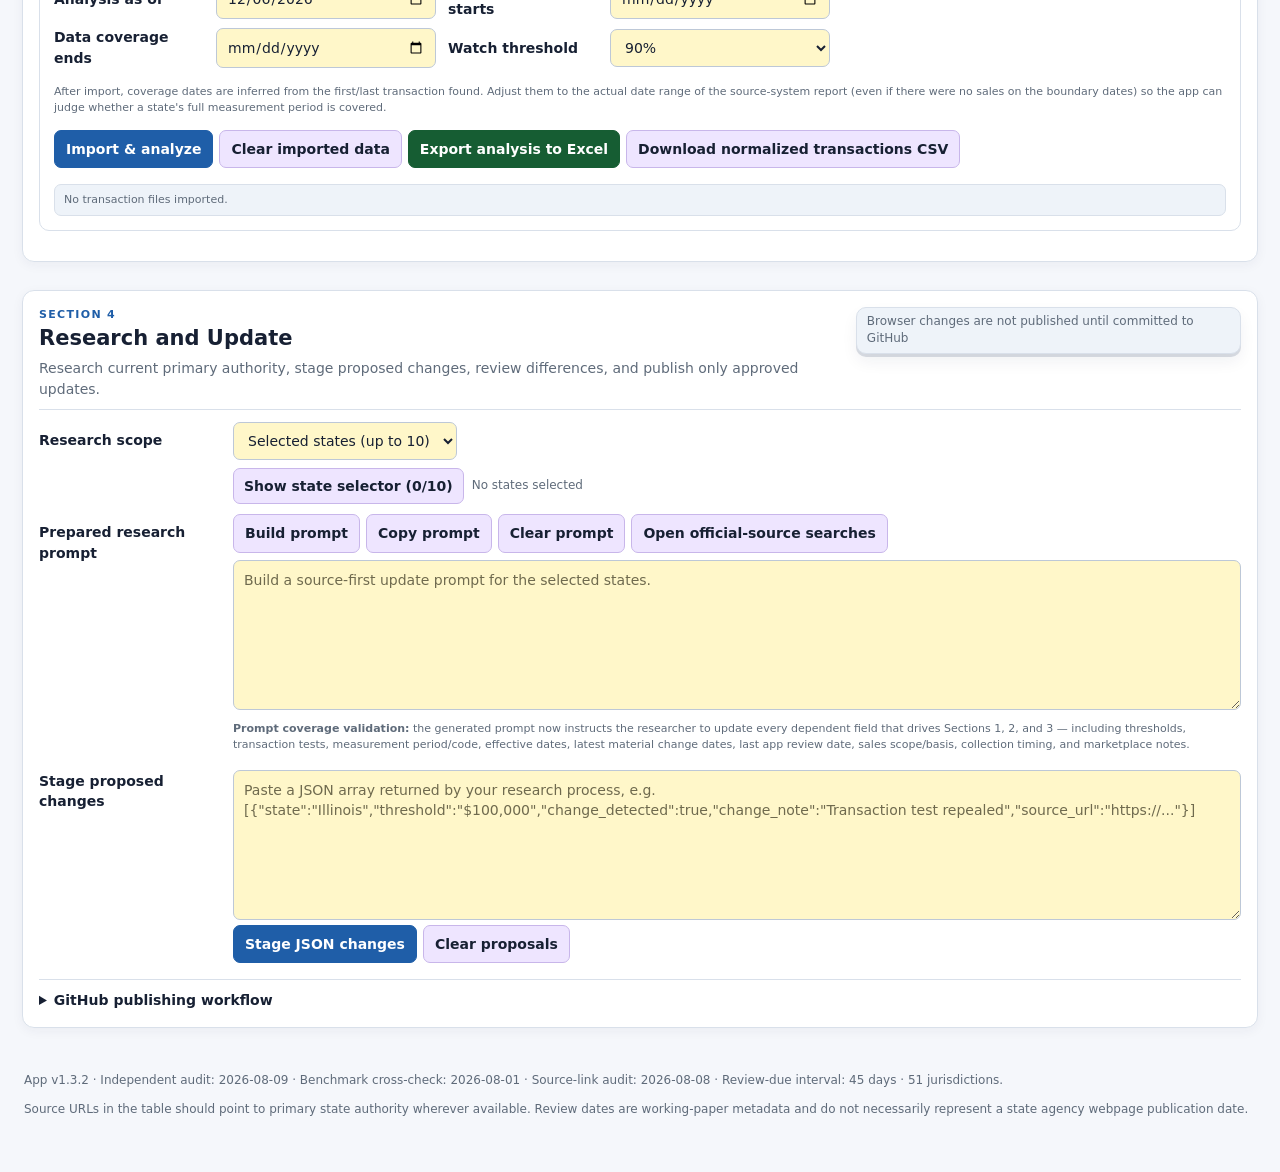
==== commit 59420124: "update to 1.3.2" ====
--- a/index.html
+++ b/index.html
@@ -5,7 +5,7 @@
   <meta name="viewport" content="width=device-width, initial-scale=1.0">
   <meta name="description" content="CPA research app for state remote-seller sales tax economic nexus collection, filing, and transaction threshold review.">
   <meta name="theme-color" id="themeColor" content="#f5f7fb">
-  <title>State Sales Tax Nexus Requirements</title>
+  <title>State Sales Tax Nexus Requirements v1.3.2</title>
   <link rel="icon" href="./assets/favicon.svg" type="image/svg+xml">
   <script>
     (() => {
@@ -22,7 +22,7 @@
 <main class="wrap">
   <header class="page-header">
     <div>
-      <div class="eyebrow">CPA RESEARCH WORKPAPER <span class="version-badge">v1.3.1</span></div>
+      <div class="eyebrow">CPA RESEARCH WORKPAPER <span class="version-badge">v1.3.2</span></div>
       <h1>State Seller Sales Tax Collection &amp; Remittance Requirements</h1>
       <p class="subtitle">Economic-nexus <strong>early-warning and watchlist</strong> tool for remote sellers. It identifies states where imported sales activity is approaching, meeting, or may previously have met modeled sales/use-tax economic-nexus thresholds. It does not determine complete nexus or prescribe how to register, file, or remit.</p>
     </div>
@@ -147,7 +147,7 @@
     <div class="analysis-table-wrap measurement-reference-wrap">
       <table id="measurementReferenceTable" class="analysis-table measurement-reference-table">
         <thead><tr>
-          <th>State</th><th>Measurement method</th><th>Stored rule</th><th>How the period is determined</th><th>Example / modeled period</th><th>Threshold test</th><th>Collection / registration / remittance timing</th><th>Primary source</th>
+          <th>State</th><th>Measurement method</th><th>Stored rule</th><th>How the period is determined</th><th>Example / modeled period</th><th>Threshold test</th><th>Rule effective date</th><th>App last updated</th><th>Collection / registration / remittance timing</th><th>Primary source</th>
         </tr></thead>
         <tbody id="measurementReferenceBody"></tbody>
       </table>
@@ -277,6 +277,7 @@
           <button id="openSearch">Open official-source searches</button>
         </div>
         <textarea id="updatePrompt" placeholder="Build a source-first update prompt for the selected states."></textarea>
+        <div class="small prompt-note"><strong>Prompt coverage validation:</strong> the generated prompt now instructs the researcher to update every dependent field that drives Sections 1, 2, and 3 — including thresholds, transaction tests, measurement period/code, effective dates, latest material change dates, last app review date, sales scope/basis, collection timing, and marketplace notes.</div>
       </div>
 
       <label for="jsonPatch">Stage proposed changes</label>
--- a/assets/styles.css
+++ b/assets/styles.css
@@ -88,7 +88,7 @@
 h2,h3,h4{margin:0}
 .subtitle{margin:0;max-width:1050px;color:var(--muted);font-size:15px}
 .eyebrow{font-size:11px;font-weight:800;letter-spacing:.12em;color:var(--accent)}
-.version-badge{display:inline-flex;align-items:center;margin-left:6px;padding:2px 7px;border-radius:999px;background:var(--proposal-bg);color:var(--proposal);letter-spacing:0;font-size:10px;border:1px solid var(--line)}
+.version-badge{display:inline-flex;align-items:center;margin-left:6px;padding:4px 9px;border-radius:9px;background:#dbe8ff;color:#0b1f4a;letter-spacing:0;font-size:10px;border:1px solid #9db5e5;box-shadow:0 3px 0 rgba(11,31,74,.28),0 8px 16px rgba(11,31,74,.08)}
 .stamp{padding:9px 12px;border:1px solid var(--line);background:var(--panel);border-radius:8px;font-weight:700}.meta-stamp{display:grid;gap:2px;min-width:360px}.stamp-item{white-space:normal;line-height:1.35}.stamp-item+ .stamp-item{padding-top:2px;border-top:1px solid var(--line);font-weight:650;color:var(--muted)}
 .theme-toggle{display:inline-flex;align-items:center;gap:7px;min-width:102px;justify-content:center}
 .theme-icon{font-size:16px;line-height:1}
@@ -96,7 +96,7 @@
 @keyframes sirenPulse{0%,100%{box-shadow:0 0 0 0 rgba(215,25,25,.42);transform:scale(1)}50%{box-shadow:0 0 0 7px rgba(215,25,25,0);transform:scale(1.025)}}
 .notice{background:#fff8e8;color:#172033;border:1px solid #efd49d;border-left:5px solid #c68a16;padding:12px 14px;border-radius:8px;margin:14px 0}
 .status-grid{display:grid;grid-template-columns:repeat(5,minmax(150px,1fr));gap:10px;margin:14px 0}
-.status-grid article{background:var(--panel);border:1px solid var(--line);border-radius:9px;padding:12px 14px}
+.status-grid article{background:var(--panel);border:1px solid var(--line);border-radius:10px;padding:12px 14px;box-shadow:0 4px 0 rgba(11,31,74,.18),0 10px 20px rgba(11,31,74,.07)}
 .status-grid span{display:block;color:var(--muted);font-size:12px;margin-bottom:4px}
 .status-grid strong{font-size:18px}
 .panel{background:var(--panel);border:1px solid var(--line);border-radius:10px;padding:14px;margin:14px 0}
@@ -113,7 +113,7 @@
 .toggle-control input{width:17px;height:17px;accent-color:var(--accent)}
 .stats{display:flex;gap:7px;flex-wrap:wrap}
 .inline-stats{display:inline-flex;margin:0;align-items:center}
-.chip,.badge{display:inline-flex;align-items:center;border-radius:999px;border:1px solid var(--line);background:var(--soft);padding:4px 9px;font-size:12px}
+.chip,.badge{display:inline-flex;align-items:center;border-radius:10px;border:1px solid var(--line);background:var(--soft);padding:5px 10px;font-size:12px;box-shadow:0 3px 0 rgba(11,31,74,.14),0 8px 16px rgba(11,31,74,.06)}
 .chip.alert-chip{background:#ffeded;color:#8d1111;border-color:#e65d5d;font-weight:800}
 .badge.neutral{color:var(--muted)}
 .scope-legend{margin-top:10px;color:var(--muted);font-size:12px;padding:9px 10px;background:var(--soft);border:1px solid var(--line);border-radius:7px}
@@ -147,15 +147,14 @@
 .multi-filter summary::-webkit-details-marker{display:none}
 .multi-filter summary::after{content:'▾';font-size:10px;flex:none}
 .multi-filter[open] summary::after{content:'▴'}
-.multi-filter-menu{position:fixed;z-index:1000;width:390px;max-width:calc(100vw - 24px);max-height:min(420px,calc(100vh - 24px));overflow:hidden;border:1px solid var(--line-strong);border-radius:9px;padding:9px;background:var(--panel);box-shadow:0 16px 42px rgba(0,0,0,.28)}
-.multi-filter-menu input[type="search"]{display:block;width:100%;margin:0 0 8px;padding:8px 9px;font-size:12px}
-.multi-filter-options{display:flex;flex-direction:column;gap:2px;max-height:305px;overflow:auto;padding:2px 3px 2px 0;scrollbar-color:var(--scroll-thumb) var(--scroll-track)}
-.multi-option{display:flex!important;flex-direction:row!important;align-items:flex-start!important;justify-content:flex-start!important;gap:10px;width:100%;min-width:0;padding:7px 8px;border-radius:6px;font-weight:500;cursor:pointer;color:var(--ink);line-height:1.35;text-align:left}
+.multi-filter-menu{position:fixed;z-index:1000;width:360px;max-width:calc(100vw - 24px);max-height:min(420px,calc(100vh - 24px));overflow:hidden;border:1px solid var(--line-strong);border-radius:9px;padding:8px;background:var(--panel);box-shadow:0 16px 42px rgba(0,0,0,.28)}
+.multi-filter-menu input[type="search"]{display:block;width:100%;margin:0 0 6px;padding:7px 9px;font-size:12px}
+.multi-filter-options{display:flex;flex-direction:column;gap:1px;max-height:270px;overflow:auto;padding:1px 2px 1px 0;scrollbar-color:var(--scroll-thumb) var(--scroll-track)}
+.multi-option{display:flex!important;flex-direction:row!important;align-items:flex-start!important;justify-content:flex-start!important;gap:7px;width:100%;min-width:0;padding:5px 7px;border-radius:6px;font-weight:500;cursor:pointer;color:var(--ink);line-height:1.28;text-align:left}
 .multi-option:hover{background:var(--soft)}
-.multi-option input[type="checkbox"]{appearance:auto;position:static!important;display:block!important;order:0;flex:0 0 16px;width:16px!important;height:16px!important;min-width:16px;margin:2px 0 0!important;padding:0!important;accent-color:var(--accent);vertical-align:top}
+.multi-option input[type="checkbox"]{appearance:auto;position:static!important;display:block!important;order:0;flex:0 0 15px;width:15px!important;height:15px!important;min-width:15px;margin:1px 0 0!important;padding:0!important;accent-color:var(--accent);vertical-align:top}
 .multi-option span{display:block;order:1;flex:1 1 auto;min-width:0;margin:0;padding:0;text-align:left;white-space:normal;overflow-wrap:break-word;word-break:normal;hyphens:none}
-.multi-filter-actions{display:flex;justify-content:flex-end;margin-top:7px;padding-top:7px;border-top:1px solid var(--line)}
-.multi-filter-actions button{padding:5px 8px;font-size:11px}
+.multi-filter-toolbar,.multi-filter-actions{display:flex;align-items:center;gap:6px;flex-wrap:wrap}.multi-filter-toolbar{justify-content:space-between;margin:0 0 6px;padding-bottom:6px;border-bottom:1px solid var(--line)}.multi-filter-toolbar .count{font-size:11px;color:var(--muted);margin-left:auto}.multi-filter-toolbar button,.multi-filter-actions button{padding:4px 7px;font-size:11px}.multi-filter-actions{justify-content:flex-end;margin-top:7px;padding-top:7px;border-top:1px solid var(--line)}
 .section-heading{display:flex;align-items:flex-start;justify-content:space-between;gap:12px;margin-bottom:12px}.subheading{align-items:center}
 .update-grid{display:grid;grid-template-columns:180px minmax(0,1fr);gap:10px 14px;align-items:start}.update-grid>label{font-weight:800;padding-top:8px}.update-grid textarea{width:100%;min-height:150px;resize:vertical;margin-top:7px}
 .state-picker-controls{display:flex;align-items:center;gap:8px;flex-wrap:wrap;margin-top:8px}.state-picker-controls button{padding:7px 10px}.selected-state-summary{color:var(--muted);font-size:12px;min-width:0}.state-picker{margin-top:8px;border:1px solid var(--line);border-radius:8px;padding:9px;background:var(--soft)}
@@ -177,8 +176,9 @@
 
 /* v1.2 workspace sections and transaction review */
 .workspace-nav{display:flex;gap:8px;flex-wrap:wrap;margin:12px 0 16px}
-.workspace-nav a{display:inline-flex;align-items:center;text-decoration:none;border:1px solid var(--button-border);background:var(--button-bg);color:var(--ink);padding:8px 11px;border-radius:999px;font-weight:750}
-.workspace-nav a:hover{background:var(--button-hover)}
+.workspace-nav a{display:inline-flex;align-items:center;text-decoration:none;border:1px solid #081531;background:#0b1f4a;color:#fff;padding:10px 14px;border-radius:10px;font-weight:800;box-shadow:0 4px 0 #081531,0 10px 18px rgba(8,21,49,.16)}
+.workspace-nav a:hover{background:#0f2a66;color:#fff;transform:translateY(-1px)}
+.workspace-nav a:focus-visible,.workspace-nav a:target,.workspace-nav a.active{background:#133273;color:#fff}
 .workspace-section{scroll-margin-top:12px;margin:20px 0 28px;padding:16px;background:var(--panel);border:1px solid var(--line);border-radius:12px;box-shadow:0 3px 12px rgba(30,45,70,.05)}
 .section-title-row{padding-bottom:10px;border-bottom:1px solid var(--line)}
 .section-subtitle{margin:5px 0 0;color:var(--muted);max-width:1100px}
@@ -222,5 +222,8 @@
 .measurement-reference-table th:nth-child(1),.measurement-reference-table td:nth-child(1){position:sticky;left:0;z-index:2;background:var(--panel);min-width:150px}
 .measurement-reference-table th:nth-child(1){z-index:5;background:var(--table-head)}
 .measurement-reference-table td:nth-child(4),.measurement-reference-table td:nth-child(5),.measurement-reference-table td:nth-child(7){min-width:320px;max-width:520px}
+.measurement-reference-table td:nth-child(9){min-width:320px;max-width:520px}
+.measurement-state-name{font-weight:800}.recent-gold-star{display:inline-block;margin-left:4px;color:#d4a100;font-size:11px;vertical-align:super;line-height:1;text-shadow:0 0 5px rgba(212,161,0,.32)}
+.prompt-note{margin-top:6px}
 @media (max-width:1200px){.measurement-toolbar{grid-template-columns:150px minmax(180px,1fr) 150px minmax(180px,1fr)}}
 @media (max-width:700px){.measurement-toolbar{grid-template-columns:1fr}.measurement-toolbar>*{width:100%}}
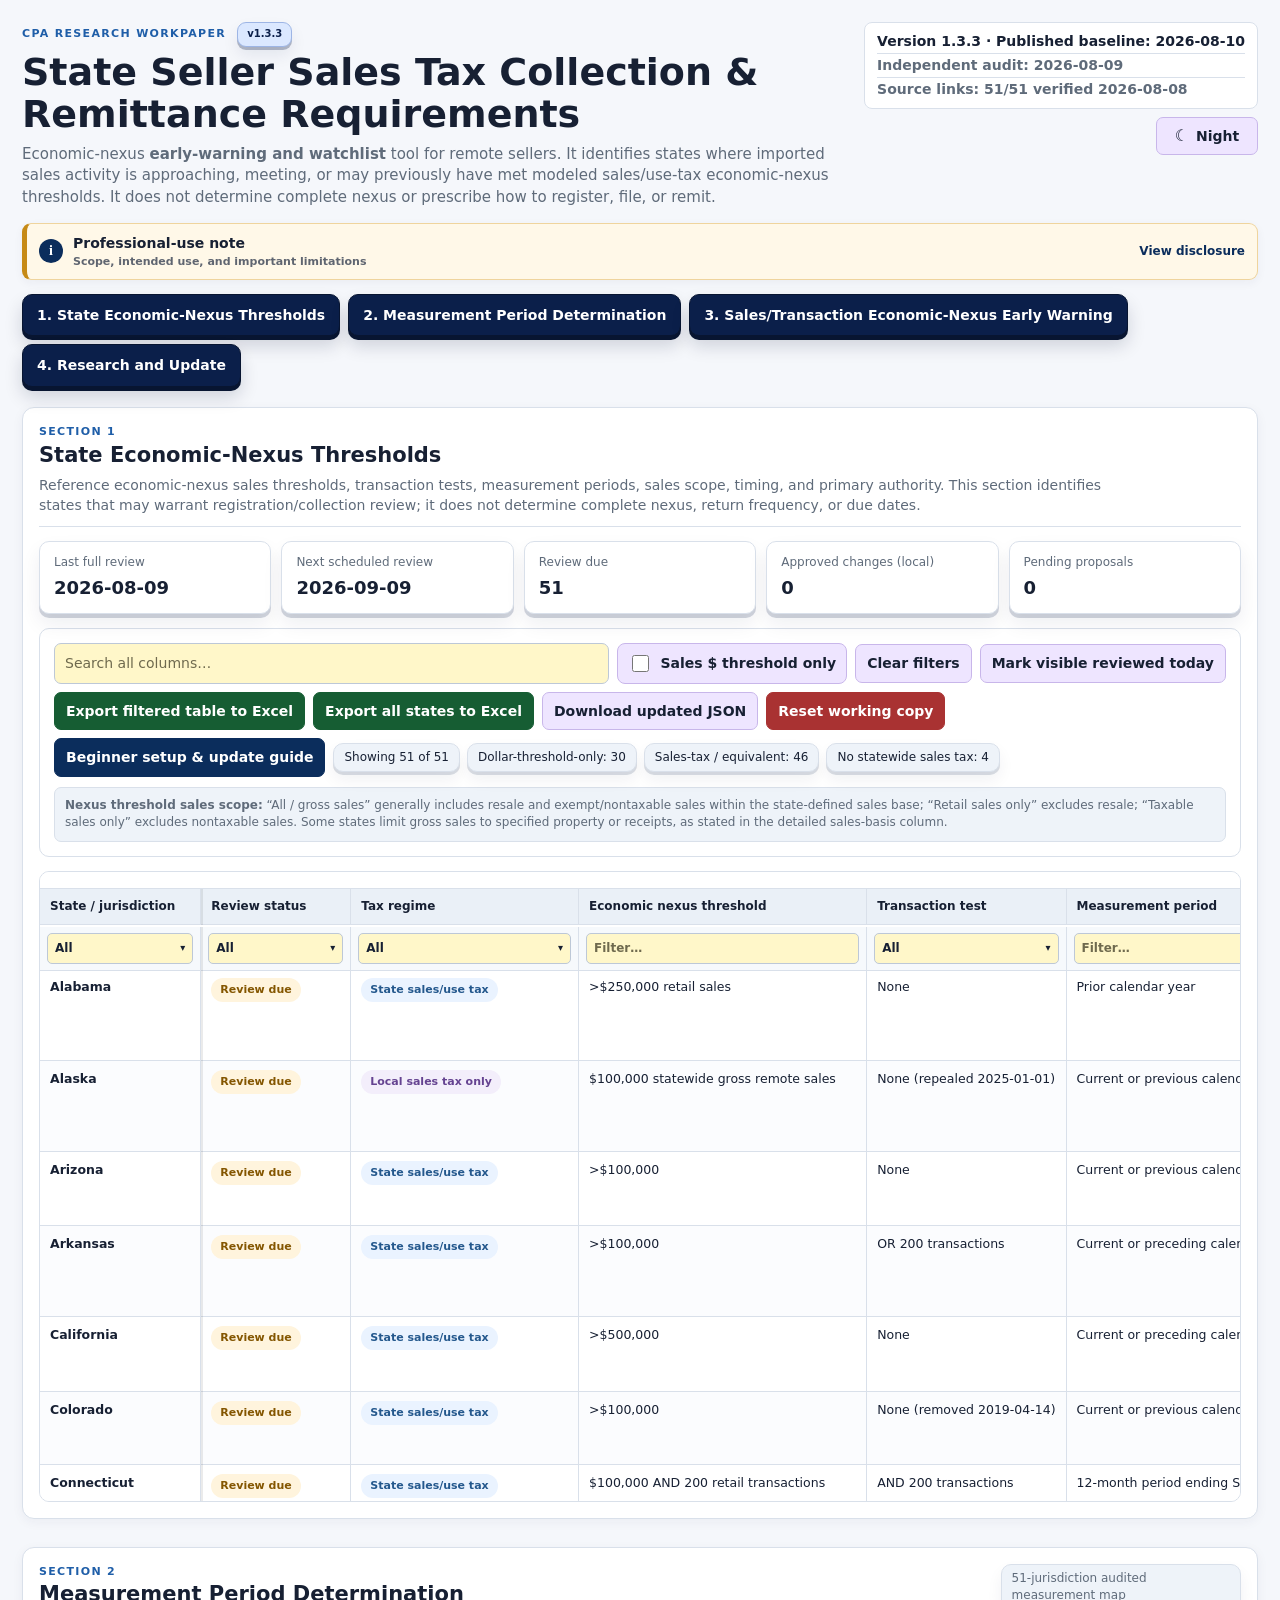
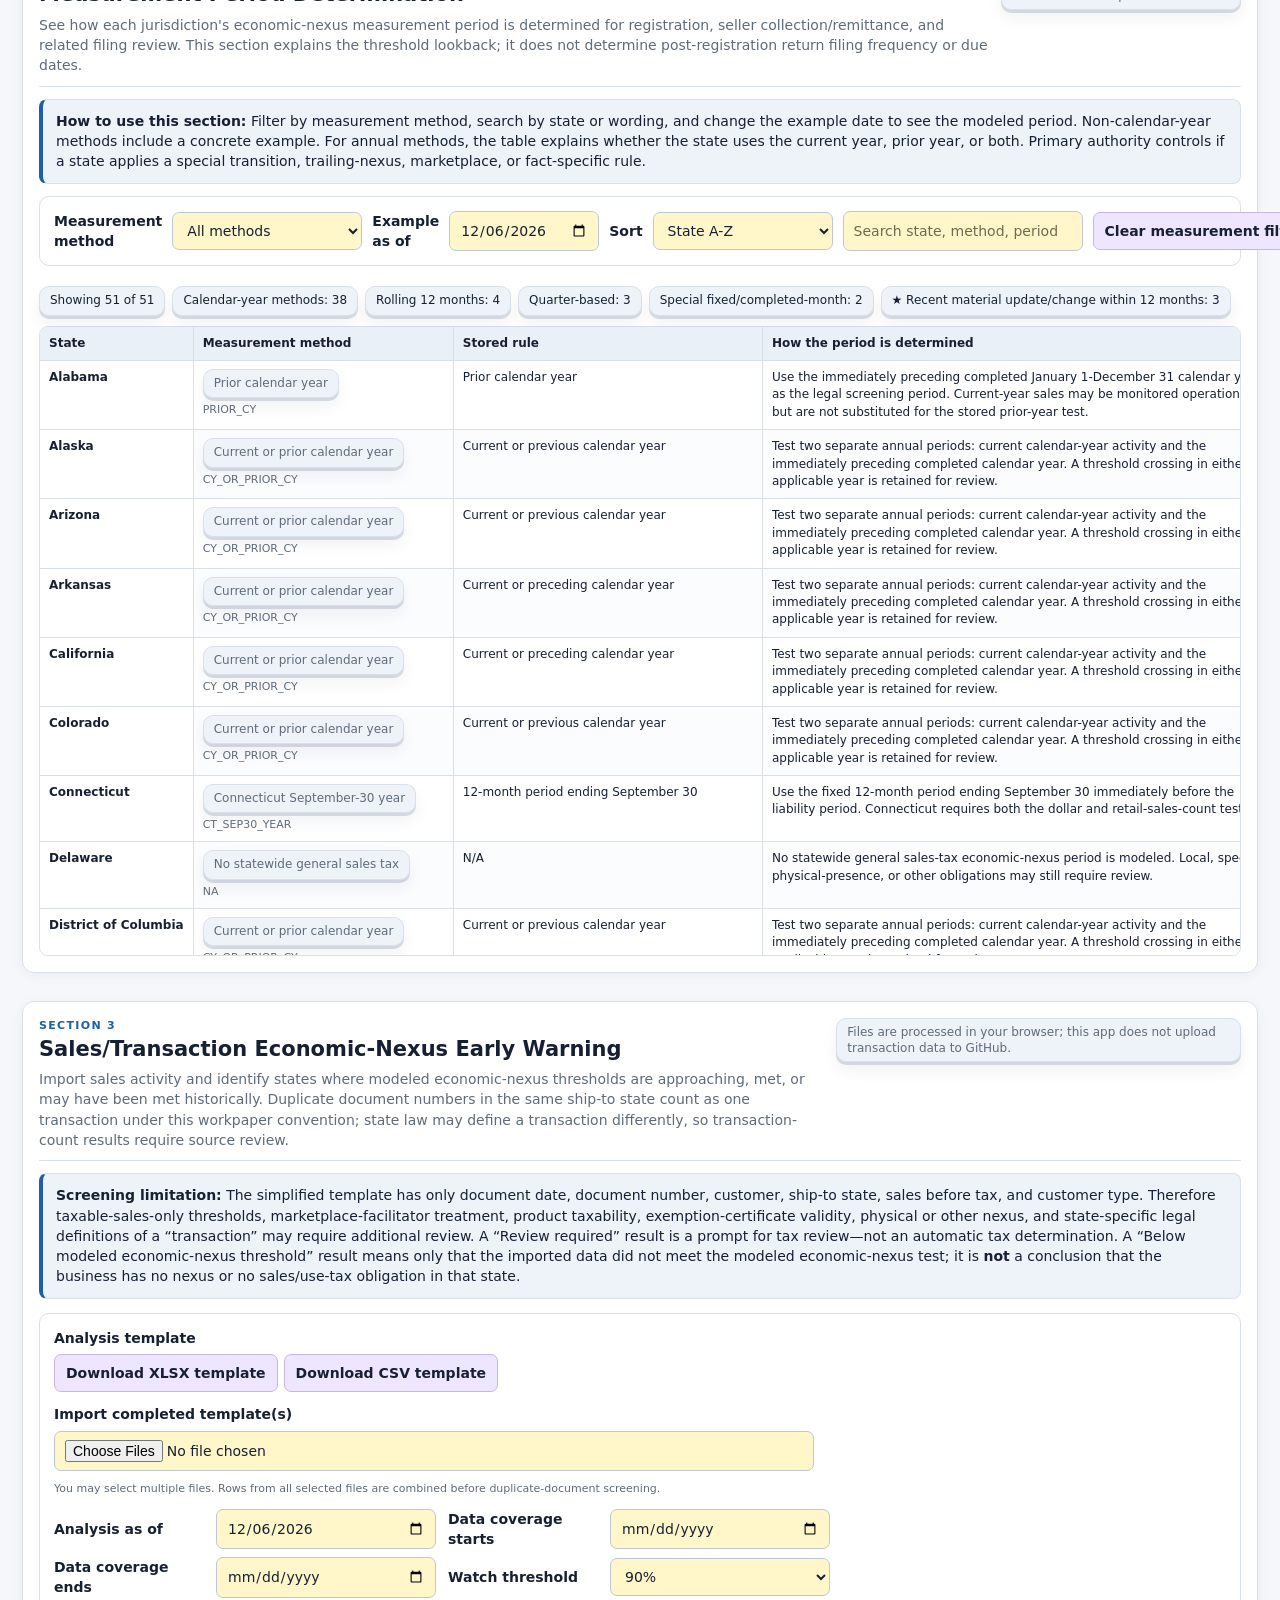
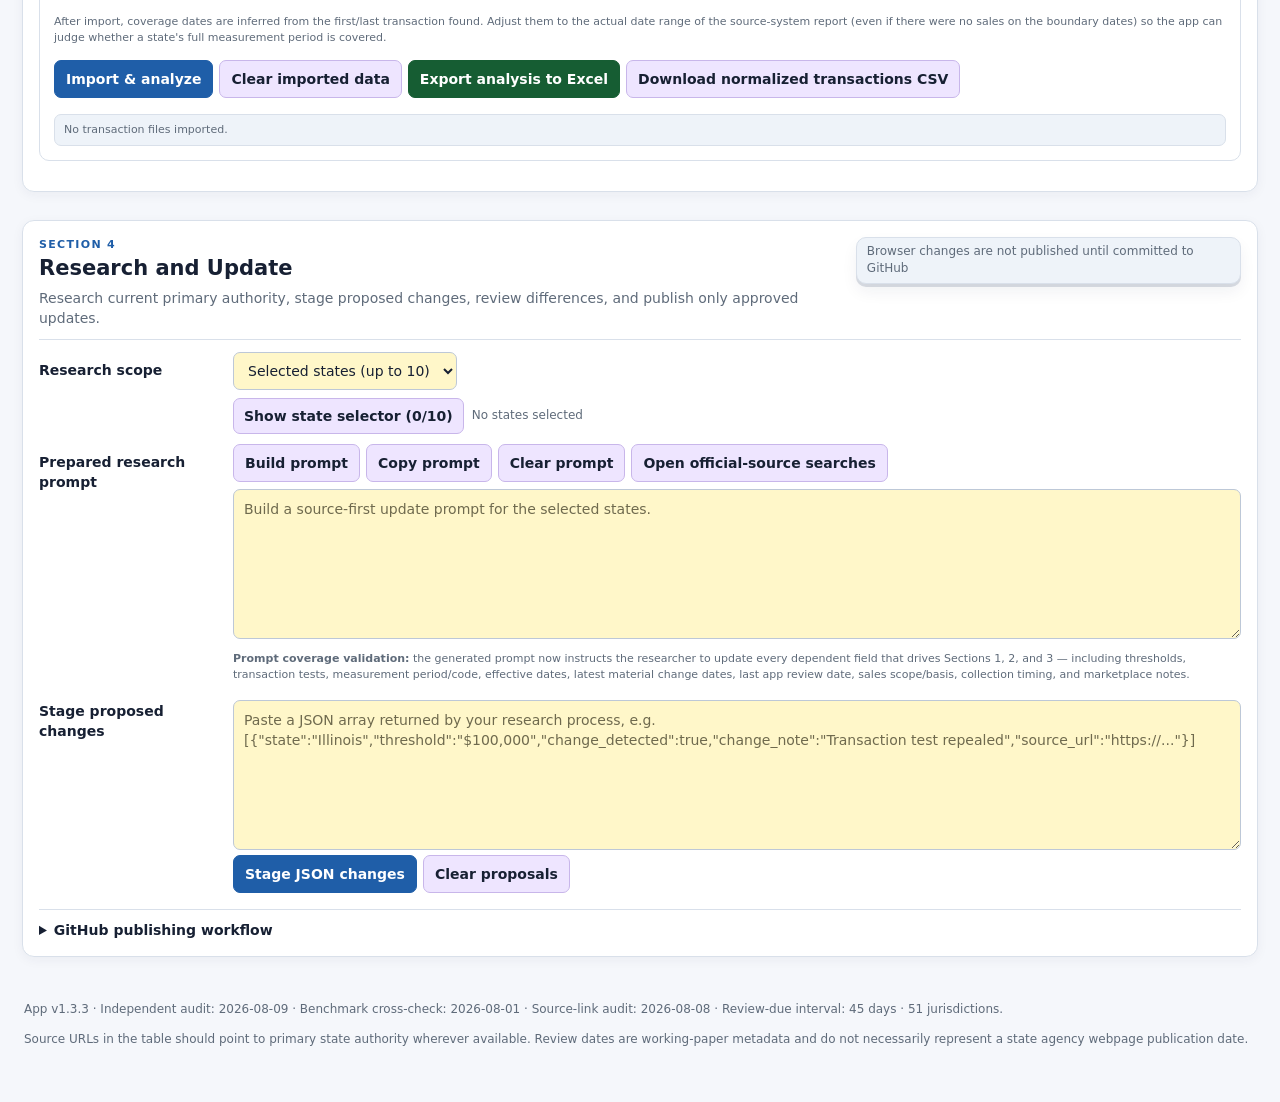
==== commit d0135571: "update from v1.3.2 to v1.3.3" ====
--- a/index.html
+++ b/index.html
@@ -5,7 +5,7 @@
   <meta name="viewport" content="width=device-width, initial-scale=1.0">
   <meta name="description" content="CPA research app for state remote-seller sales tax economic nexus collection, filing, and transaction threshold review.">
   <meta name="theme-color" id="themeColor" content="#f5f7fb">
-  <title>State Sales Tax Nexus Requirements v1.3.2</title>
+  <title>State Sales Tax Nexus Requirements v1.3.3</title>
   <link rel="icon" href="./assets/favicon.svg" type="image/svg+xml">
   <script>
     (() => {
@@ -22,7 +22,7 @@
 <main class="wrap">
   <header class="page-header">
     <div>
-      <div class="eyebrow">CPA RESEARCH WORKPAPER <span class="version-badge">v1.3.2</span></div>
+      <div class="eyebrow">CPA RESEARCH WORKPAPER <span class="version-badge">v1.3.3</span></div>
       <h1>State Seller Sales Tax Collection &amp; Remittance Requirements</h1>
       <p class="subtitle">Economic-nexus <strong>early-warning and watchlist</strong> tool for remote sellers. It identifies states where imported sales activity is approaching, meeting, or may previously have met modeled sales/use-tax economic-nexus thresholds. It does not determine complete nexus or prescribe how to register, file, or remit.</p>
     </div>
@@ -41,7 +41,13 @@
     </div>
   </header>
 
-  <section class="notice"><strong>Professional-use note:</strong> This application is a conservative sales/use-tax economic-nexus early-warning workpaper, not legal advice, a complete nexus/compliance determination, or a sales-tax return filing-frequency engine. A result below the modeled threshold is <strong>not an “all clear”</strong>: physical presence, affiliate/click-through nexus, related-entity aggregation, marketplace facts, product/service taxability, exemption documentation, home-rule/local rules, trailing nexus, special taxes, or incomplete/misclassified source data may create obligations outside this screen. Confirm every material registration, collection, remittance, or filing conclusion against current primary authority.</section>
+  <section class="professional-note-bar" aria-label="Professional-use disclosure">
+    <button id="professionalUseToggle" class="professional-note-toggle" type="button" aria-haspopup="dialog" aria-controls="professionalUseDialog">
+      <span class="professional-note-icon" aria-hidden="true">i</span>
+      <span><strong>Professional-use note</strong><small>Scope, intended use, and important limitations</small></span>
+      <span class="professional-note-action">View disclosure</span>
+    </button>
+  </section>
 
   <nav class="workspace-nav" aria-label="Application sections">
     <a href="#state-thresholds">1. State Economic-Nexus Thresholds</a>
@@ -320,6 +326,43 @@
   </footer>
 </main>
 
+
+<dialog id="professionalUseDialog" class="professional-use-dialog">
+  <form method="dialog" class="modal professional-use-modal">
+    <div class="modal-title-row">
+      <div><div class="eyebrow">PROFESSIONAL-USE DISCLOSURE</div><h2>Scope and limitations</h2></div>
+      <button value="cancel" class="modal-close" aria-label="Close professional-use disclosure">×</button>
+    </div>
+    <div class="professional-use-body">
+      <p class="professional-use-lede">This application is a conservative sales/use-tax economic-nexus early-warning and watchlist workpaper. It helps identify states that may require further review; it is not a complete tax-compliance determination.</p>
+      <div class="professional-use-grid">
+        <section>
+          <h3>What this app is designed to do</h3>
+          <ul>
+            <li>Monitor state economic-nexus dollar and transaction thresholds for remote sellers.</li>
+            <li>Identify states where imported sales activity is approaching, meeting, or may previously have met a modeled threshold.</li>
+            <li>Apply state-specific measurement periods and preserve historical threshold crossings when supported by the imported data.</li>
+            <li>Prioritize states for registration, collection, remittance, and related filing review.</li>
+            <li>Provide state rule references, effective/review dates, and primary-source links for professional follow-up.</li>
+          </ul>
+        </section>
+        <section>
+          <h3>What this app does not determine</h3>
+          <ul>
+            <li>It is not legal advice, a complete nexus/compliance determination, or a sales-tax return filing-frequency engine.</li>
+            <li>A result below the modeled threshold is <strong>not an “all clear.”</strong></li>
+            <li>It does not fully test physical presence, affiliate/click-through nexus, related entities, marketplace facts, product/service taxability, exemptions, home-rule/local taxes, trailing nexus, or special taxes.</li>
+            <li>It does not determine sales-tax rates, return filing frequency, due dates, registration procedures, or prepare/file returns.</li>
+            <li>Incomplete, misclassified, or otherwise inaccurate source data can affect the screening result.</li>
+          </ul>
+        </section>
+      </div>
+      <div class="professional-use-confirmation"><strong>Professional review required:</strong> Confirm every material registration, collection, remittance, or filing conclusion against current primary authority and the taxpayer's actual facts.</div>
+    </div>
+    <div class="modal-actions"><button value="cancel" class="primary">Close disclosure</button></div>
+  </form>
+</dialog>
+
 <dialog id="measurementDialog">
   <form method="dialog" class="modal measurement-modal">
     <div class="modal-title-row"><div><div class="eyebrow">MEASUREMENT PERIOD EXPLAINER</div><h2 id="measurementTitle">Measurement period</h2></div><button value="cancel" class="modal-close" aria-label="Close">×</button></div>
--- a/assets/styles.css
+++ b/assets/styles.css
@@ -227,3 +227,28 @@
 .prompt-note{margin-top:6px}
 @media (max-width:1200px){.measurement-toolbar{grid-template-columns:150px minmax(180px,1fr) 150px minmax(180px,1fr)}}
 @media (max-width:700px){.measurement-toolbar{grid-template-columns:1fr}.measurement-toolbar>*{width:100%}}
+
+/* v1.3.3 professional-use disclosure */
+.professional-note-bar{margin:12px 0 14px}
+.professional-note-toggle{width:100%;display:flex;align-items:center;gap:10px;text-align:left;background:#fff8e8;color:#172033;border:1px solid #efd49d;border-left:5px solid #c68a16;border-radius:9px;padding:9px 12px;white-space:normal;box-shadow:0 3px 10px rgba(30,45,70,.05)}
+.professional-note-toggle:hover{background:#fff3d8;border-color:#e4c478}
+.professional-note-icon{display:inline-flex;align-items:center;justify-content:center;flex:0 0 24px;width:24px;height:24px;border-radius:50%;background:#0b2d5c;color:#fff;font-family:Georgia,serif;font-weight:900;font-size:14px}
+.professional-note-toggle>span:nth-child(2){display:grid;gap:1px;min-width:0;flex:1}
+.professional-note-toggle small{font-size:11px;color:#5f6570;font-weight:600}
+.professional-note-action{margin-left:auto;color:#0b2d5c;font-size:12px;font-weight:800;white-space:nowrap}
+.professional-use-dialog{max-width:min(980px,94vw)}
+.professional-use-modal{width:min(920px,90vw);padding:20px}
+.professional-use-body{margin-top:10px}
+.professional-use-lede{margin:0 0 13px;padding:10px 12px;background:var(--soft);border:1px solid var(--line);border-radius:8px;font-weight:650}
+.professional-use-grid{display:grid;grid-template-columns:1fr 1fr;gap:12px}
+.professional-use-grid section{border:1px solid var(--line);border-radius:9px;padding:12px 14px;background:var(--panel)}
+.professional-use-grid h3{font-size:14px;margin:0 0 7px}
+.professional-use-grid ul{margin:0;padding-left:20px}
+.professional-use-grid li{margin:5px 0}
+.professional-use-confirmation{margin-top:12px;padding:10px 12px;border-left:4px solid #c68a16;background:#fff8e8;color:#172033;border-radius:7px}
+html[data-theme="night"] .professional-note-toggle{background:#473818;color:#eef2f7;border-color:#745c2c;border-left-color:#d7a62f}
+html[data-theme="night"] .professional-note-toggle:hover{background:#55431c}
+html[data-theme="night"] .professional-note-toggle small{color:#d9cfae}
+html[data-theme="night"] .professional-note-action{color:#ffd77a}
+html[data-theme="night"] .professional-use-confirmation{background:#473818;color:#eef2f7}
+@media (max-width:760px){.professional-use-grid{grid-template-columns:1fr}.professional-note-action{display:none}.professional-use-modal{width:92vw;padding:15px}}
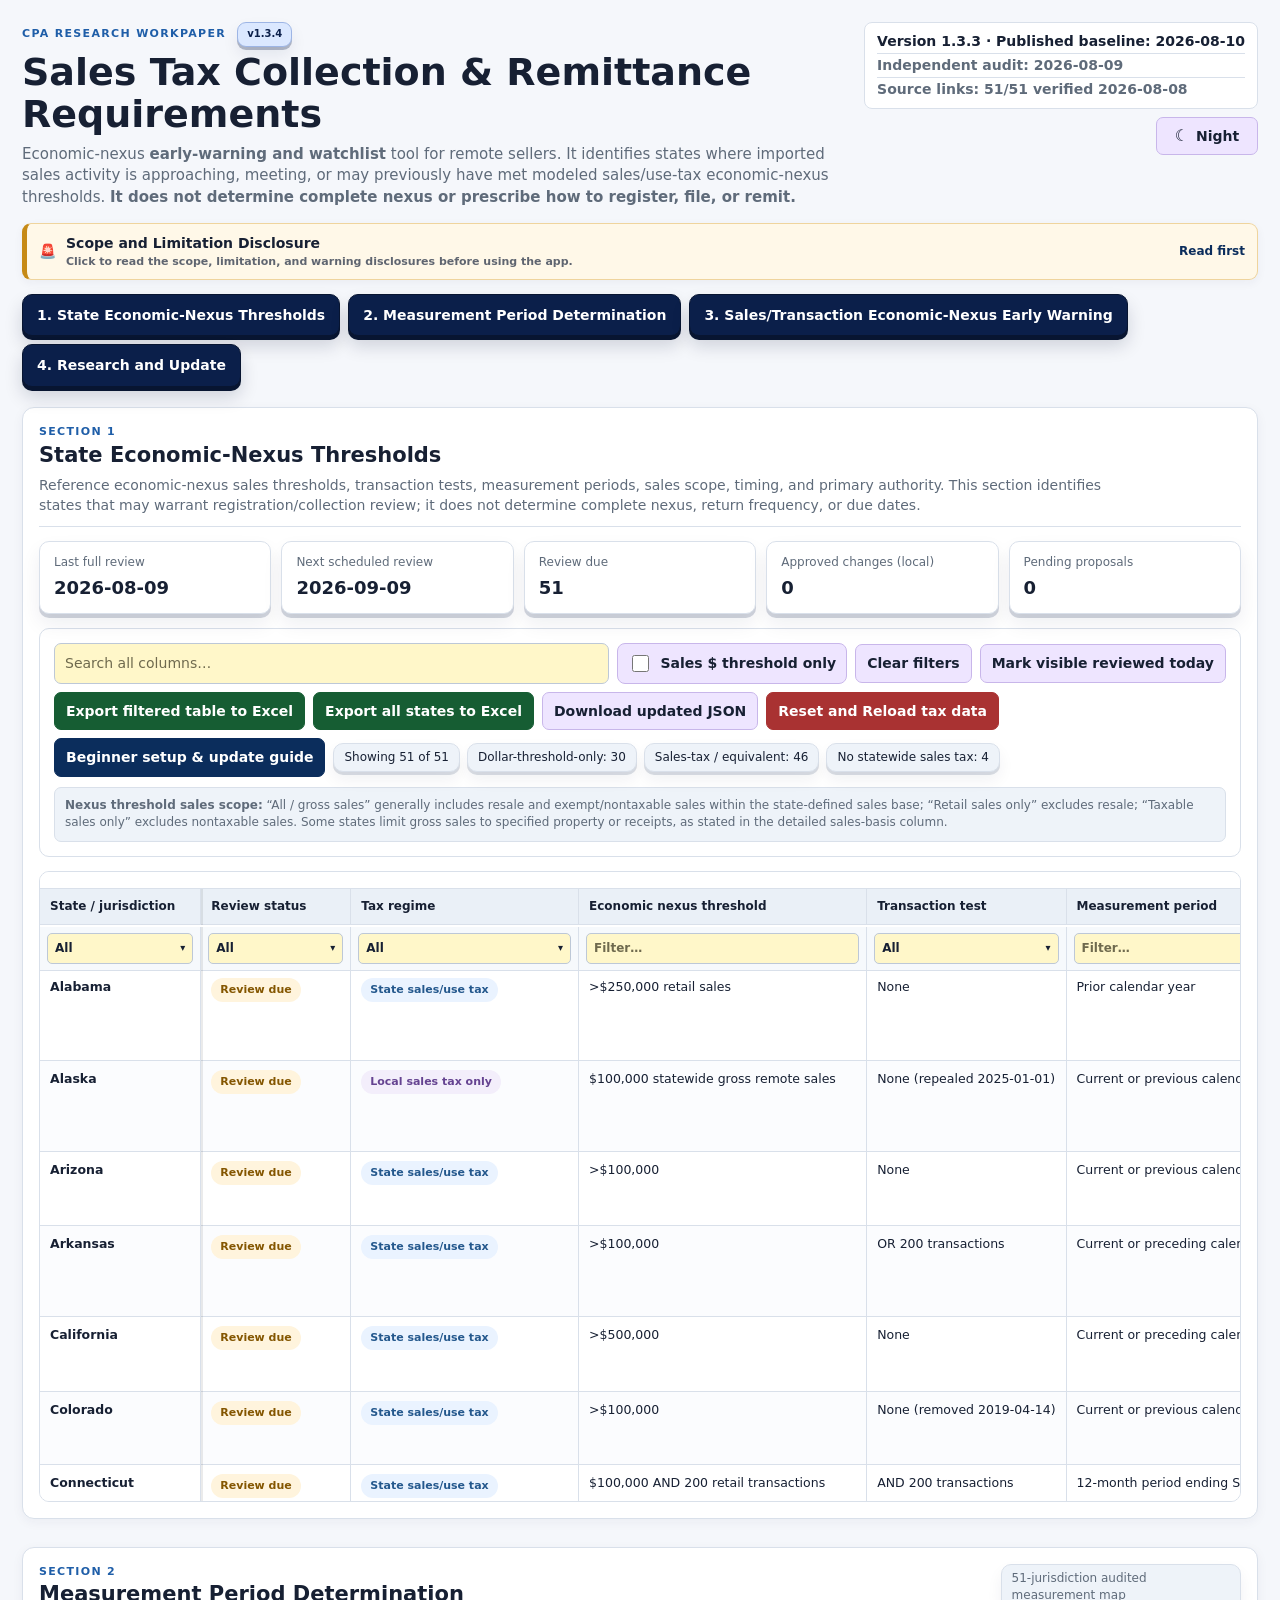
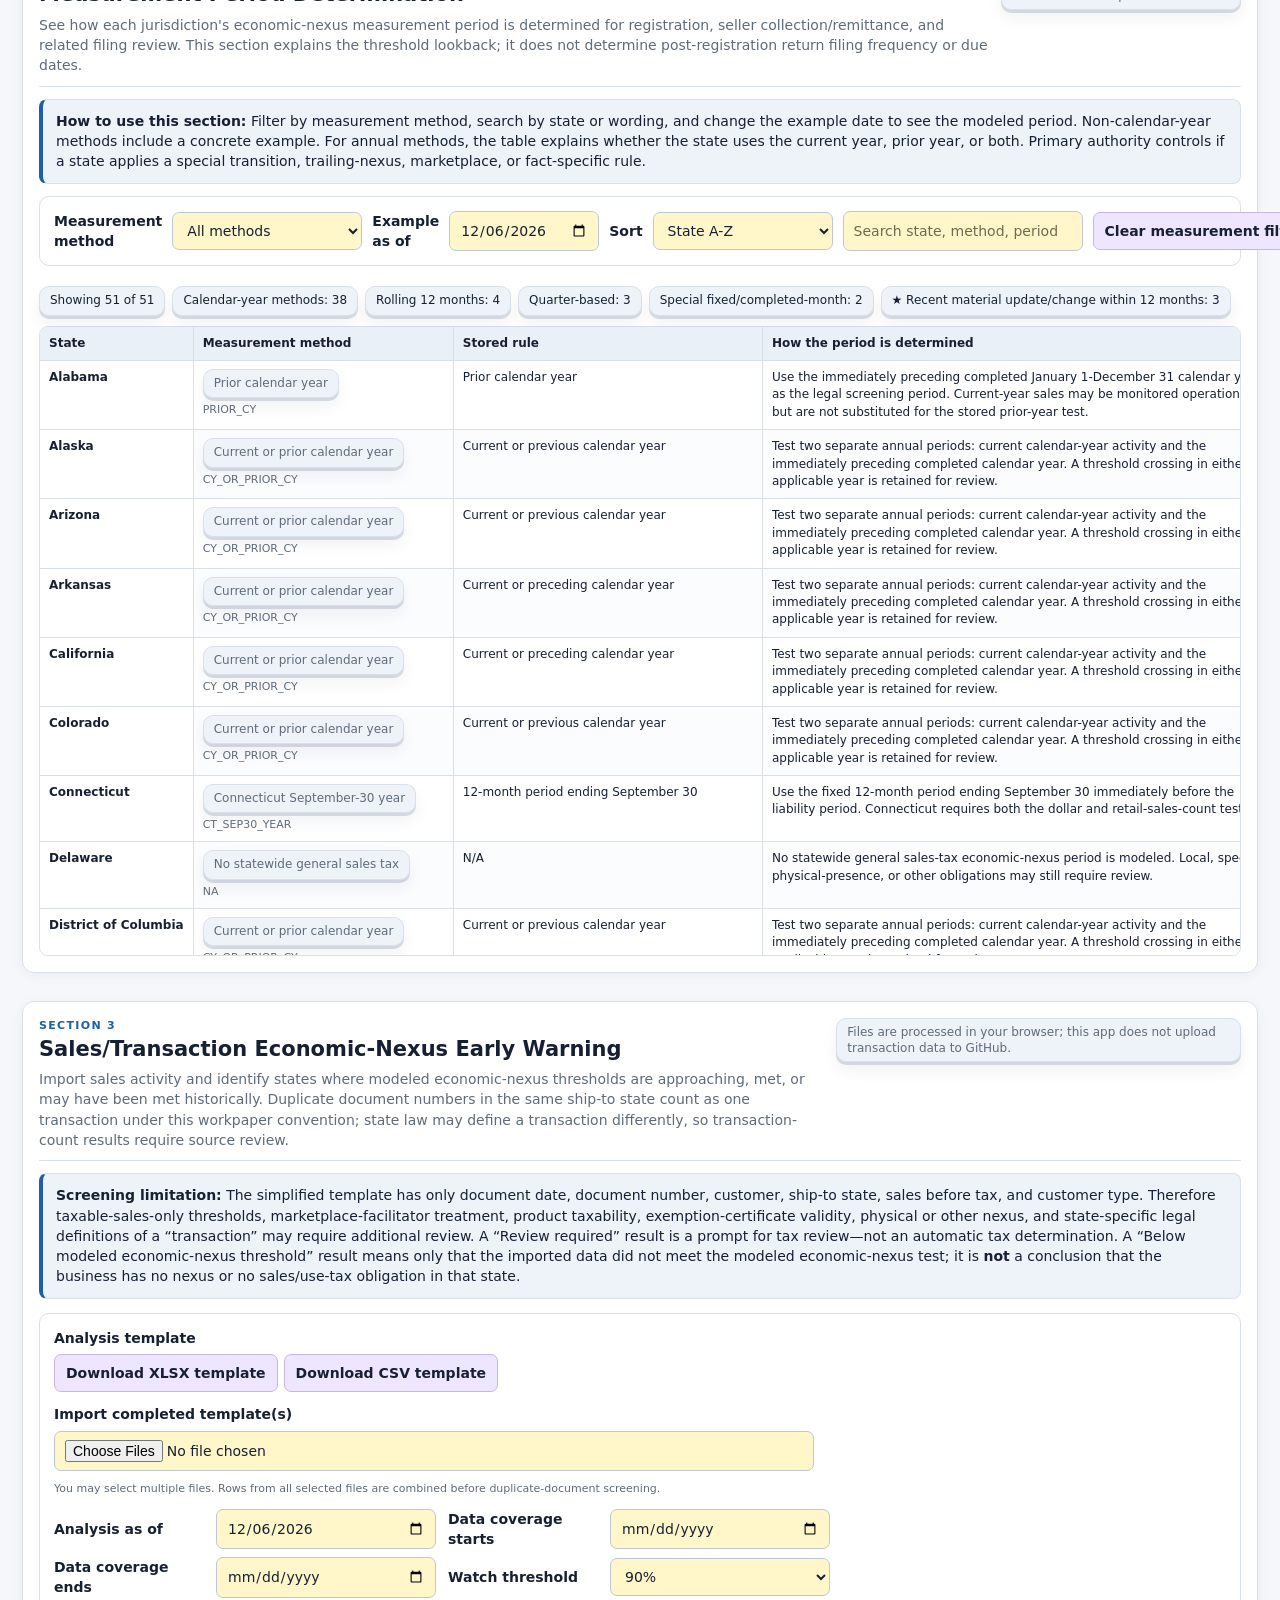
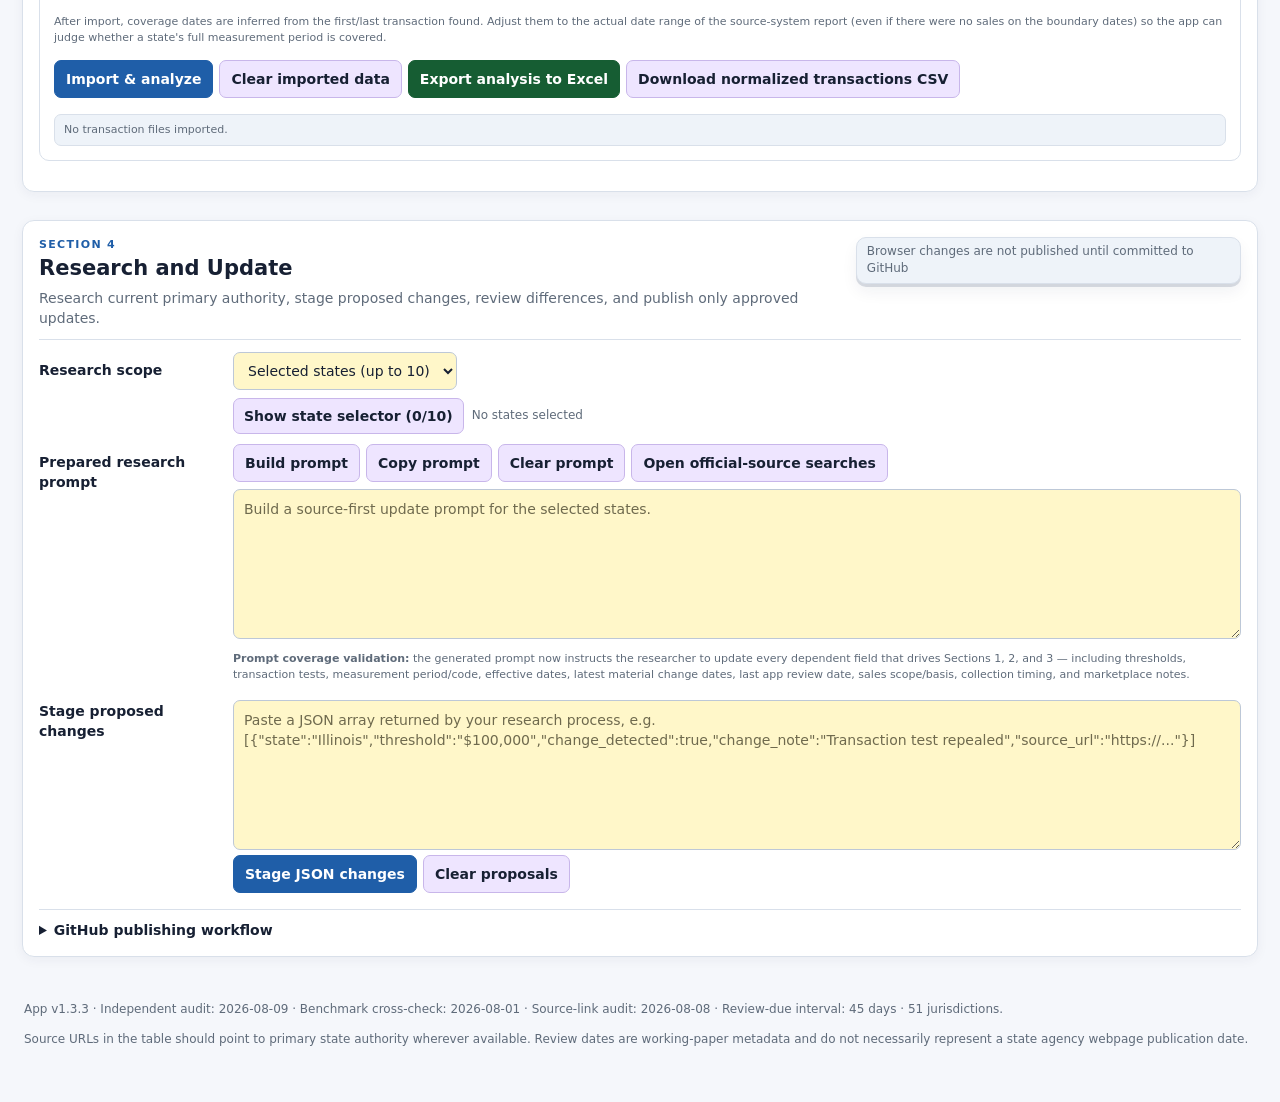
==== commit 0d30dff8: "update to 1.3.4" ====
--- a/index.html
+++ b/index.html
@@ -5,7 +5,7 @@
   <meta name="viewport" content="width=device-width, initial-scale=1.0">
   <meta name="description" content="CPA research app for state remote-seller sales tax economic nexus collection, filing, and transaction threshold review.">
   <meta name="theme-color" id="themeColor" content="#f5f7fb">
-  <title>State Sales Tax Nexus Requirements v1.3.3</title>
+  <title>Sales Tax Collection &amp; Remittance Requirements v1.3.4</title>
   <link rel="icon" href="./assets/favicon.svg" type="image/svg+xml">
   <script>
     (() => {
@@ -22,9 +22,9 @@
 <main class="wrap">
   <header class="page-header">
     <div>
-      <div class="eyebrow">CPA RESEARCH WORKPAPER <span class="version-badge">v1.3.3</span></div>
-      <h1>State Seller Sales Tax Collection &amp; Remittance Requirements</h1>
-      <p class="subtitle">Economic-nexus <strong>early-warning and watchlist</strong> tool for remote sellers. It identifies states where imported sales activity is approaching, meeting, or may previously have met modeled sales/use-tax economic-nexus thresholds. It does not determine complete nexus or prescribe how to register, file, or remit.</p>
+      <div class="eyebrow">CPA RESEARCH WORKPAPER <span class="version-badge">v1.3.4</span></div>
+      <h1>Sales Tax Collection &amp; Remittance Requirements</h1>
+      <p class="subtitle">Economic-nexus <strong>early-warning and watchlist</strong> tool for remote sellers. It identifies states where imported sales activity is approaching, meeting, or may previously have met modeled sales/use-tax economic-nexus thresholds. <strong class="subtitle-warning">It does not determine complete nexus or prescribe how to register, file, or remit.</strong></p>
     </div>
     <div class="header-tools">
       <div class="stamp-line">
@@ -41,11 +41,11 @@
     </div>
   </header>
 
-  <section class="professional-note-bar" aria-label="Professional-use disclosure">
-    <button id="professionalUseToggle" class="professional-note-toggle" type="button" aria-haspopup="dialog" aria-controls="professionalUseDialog">
-      <span class="professional-note-icon" aria-hidden="true">i</span>
-      <span><strong>Professional-use note</strong><small>Scope, intended use, and important limitations</small></span>
-      <span class="professional-note-action">View disclosure</span>
+  <section class="professional-note-bar" aria-label="Scope and limitation disclosure">
+    <button id="professionalUseToggle" class="professional-note-toggle" type="button" aria-haspopup="dialog" aria-controls="professionalUseDialog" aria-expanded="false">
+      <span id="professionalDisclosureSiren" class="professional-note-siren professional-note-siren--unread" aria-hidden="true">🚨</span>
+      <span class="professional-note-copy"><strong>Scope and Limitation Disclosure</strong><small>Click to read the scope, limitation, and warning disclosures before using the app.</small></span>
+      <span id="professionalDisclosureStatus" class="professional-note-action">Read first</span>
     </button>
   </section>
 
@@ -85,7 +85,7 @@
         <button id="exportExcel" class="excel">Export filtered table to Excel</button>
         <button id="exportAllExcel" class="excel">Export all states to Excel</button>
         <button id="downloadDataset">Download updated JSON</button>
-        <button id="resetWorkingCopy" class="danger">Reset working copy</button>
+        <button id="resetWorkingCopy" class="danger">Reset and Reload tax data</button>
       </div>
       <div class="toolbar-row toolbar-status">
         <a class="button-link guide-link" href="./guide.html">Beginner setup &amp; update guide</a>
@@ -330,34 +330,31 @@
 <dialog id="professionalUseDialog" class="professional-use-dialog">
   <form method="dialog" class="modal professional-use-modal">
     <div class="modal-title-row">
-      <div><div class="eyebrow">PROFESSIONAL-USE DISCLOSURE</div><h2>Scope and limitations</h2></div>
-      <button value="cancel" class="modal-close" aria-label="Close professional-use disclosure">×</button>
+      <div><div class="eyebrow">DISCLOSURE</div><h2>Scope and Limitation Disclosure</h2></div>
+      <button value="cancel" class="modal-close" aria-label="Close scope and limitation disclosure">×</button>
     </div>
     <div class="professional-use-body">
-      <p class="professional-use-lede">This application is a conservative sales/use-tax economic-nexus early-warning and watchlist workpaper. It helps identify states that may require further review; it is not a complete tax-compliance determination.</p>
-      <div class="professional-use-grid">
-        <section>
-          <h3>What this app is designed to do</h3>
-          <ul>
-            <li>Monitor state economic-nexus dollar and transaction thresholds for remote sellers.</li>
-            <li>Identify states where imported sales activity is approaching, meeting, or may previously have met a modeled threshold.</li>
-            <li>Apply state-specific measurement periods and preserve historical threshold crossings when supported by the imported data.</li>
-            <li>Prioritize states for registration, collection, remittance, and related filing review.</li>
-            <li>Provide state rule references, effective/review dates, and primary-source links for professional follow-up.</li>
-          </ul>
-        </section>
-        <section>
-          <h3>What this app does not determine</h3>
-          <ul>
-            <li>It is not legal advice, a complete nexus/compliance determination, or a sales-tax return filing-frequency engine.</li>
-            <li>A result below the modeled threshold is <strong>not an “all clear.”</strong></li>
-            <li>It does not fully test physical presence, affiliate/click-through nexus, related entities, marketplace facts, product/service taxability, exemptions, home-rule/local taxes, trailing nexus, or special taxes.</li>
-            <li>It does not determine sales-tax rates, return filing frequency, due dates, registration procedures, or prepare/file returns.</li>
-            <li>Incomplete, misclassified, or otherwise inaccurate source data can affect the screening result.</li>
-          </ul>
-        </section>
-      </div>
-      <div class="professional-use-confirmation"><strong>Professional review required:</strong> Confirm every material registration, collection, remittance, or filing conclusion against current primary authority and the taxpayer's actual facts.</div>
+      <section class="professional-use-list-block">
+        <h3>Scope — what this app is designed to do</h3>
+        <ul>
+          <li>Provide a conservative sales/use-tax economic-nexus early-warning and watchlist workpaper for remote sellers.</li>
+          <li>Identify states where imported sales activity is approaching, meeting, or may previously have met modeled economic-nexus thresholds.</li>
+          <li>Apply state-specific measurement periods and help prioritize states for registration, collection, remittance, and related filing review.</li>
+          <li>Provide state rule references, effective dates, and primary-source links for professional follow-up.</li>
+        </ul>
+      </section>
+      <section class="professional-use-list-block">
+        <h3>Limitations and warning</h3>
+        <ul>
+          <li>This app is <strong>not</strong> legal advice, a complete nexus/compliance determination, or a sales-tax return filing-frequency engine.</li>
+          <li>A result below the modeled threshold is <strong>not an “all clear.”</strong></li>
+          <li>It does not fully determine physical presence, affiliate/click-through nexus, related-entity aggregation, marketplace facts, product/service taxability, exemption documentation, home-rule/local rules, trailing nexus, or special taxes.</li>
+          <li>It does not determine complete nexus or prescribe how to register, file, or remit.</li>
+          <li>It does not determine sales-tax rates, return filing frequency, due dates, or prepare/file returns.</li>
+          <li>Incomplete, missing, or misclassified source data can affect the screening result.</li>
+          <li>Confirm every material registration, collection, remittance, or filing conclusion against current primary authority and the taxpayer's actual facts.</li>
+        </ul>
+      </section>
     </div>
     <div class="modal-actions"><button value="cancel" class="primary">Close disclosure</button></div>
   </form>
